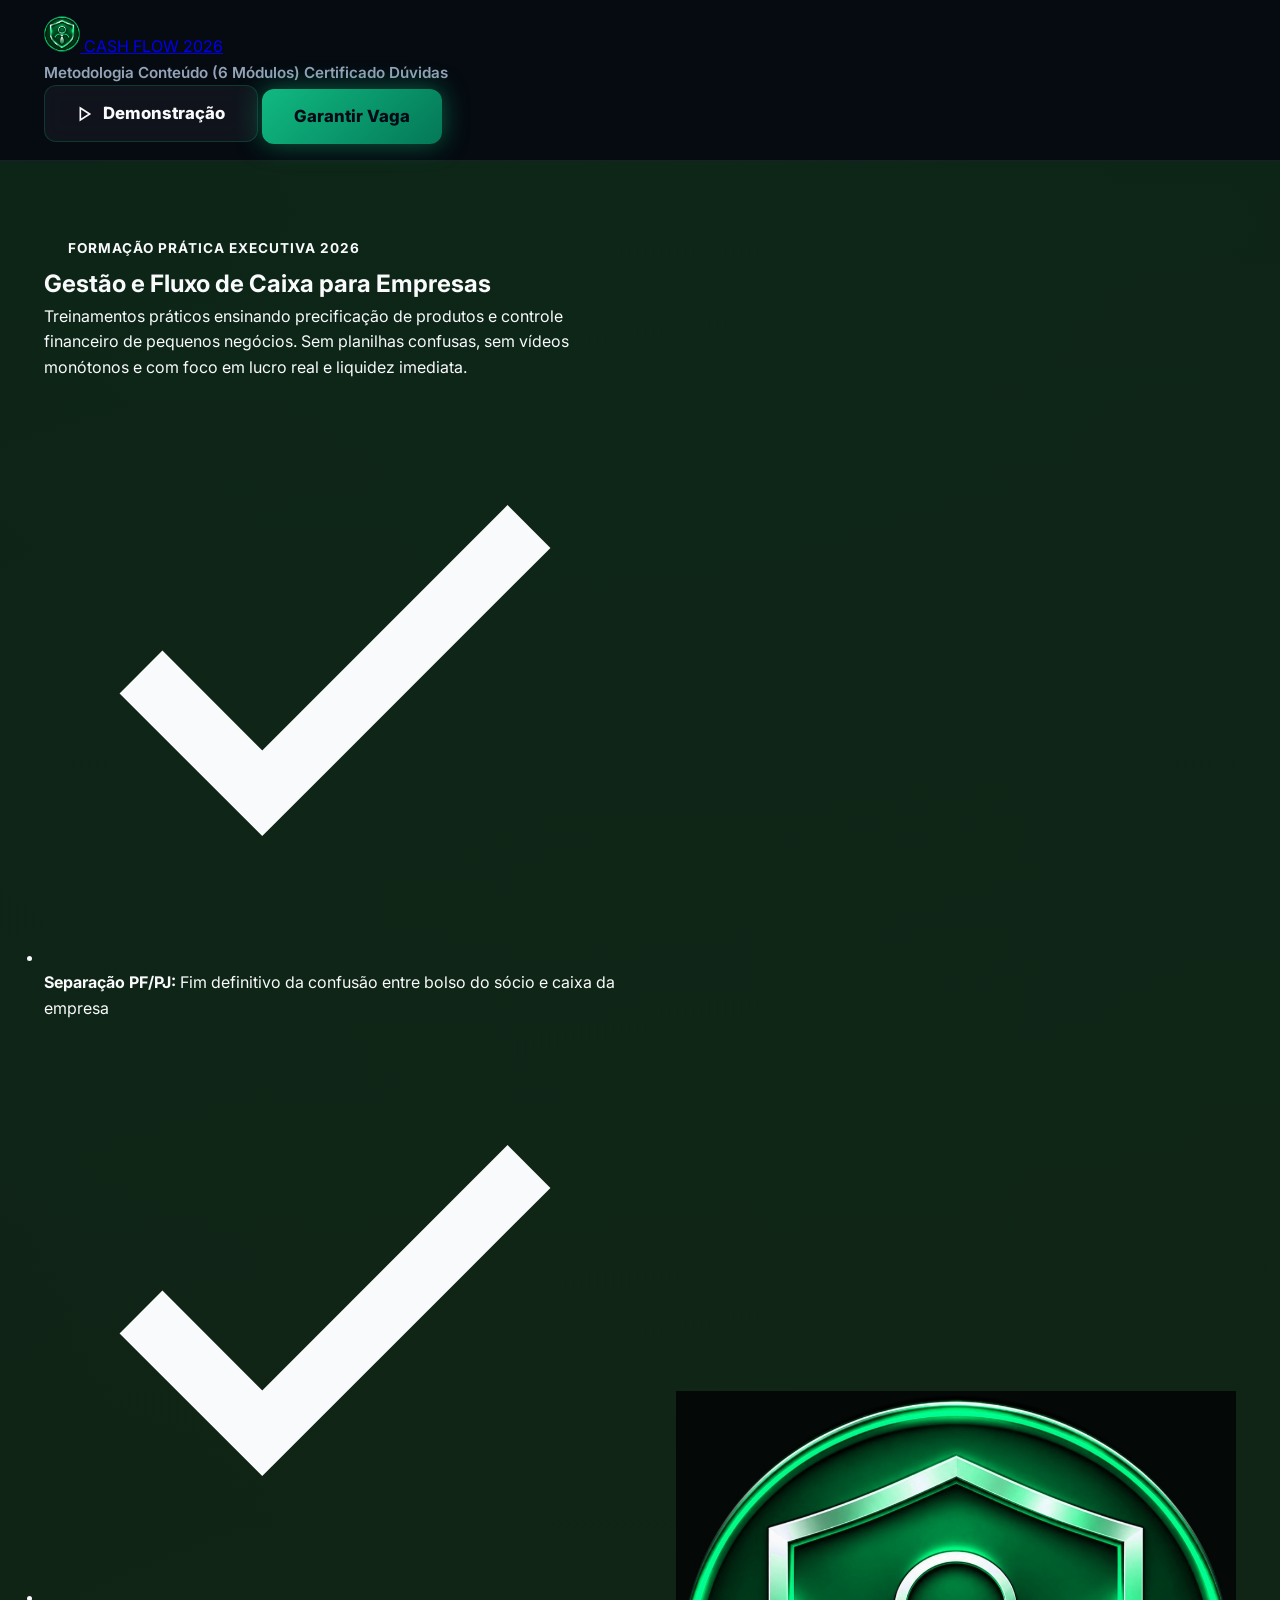
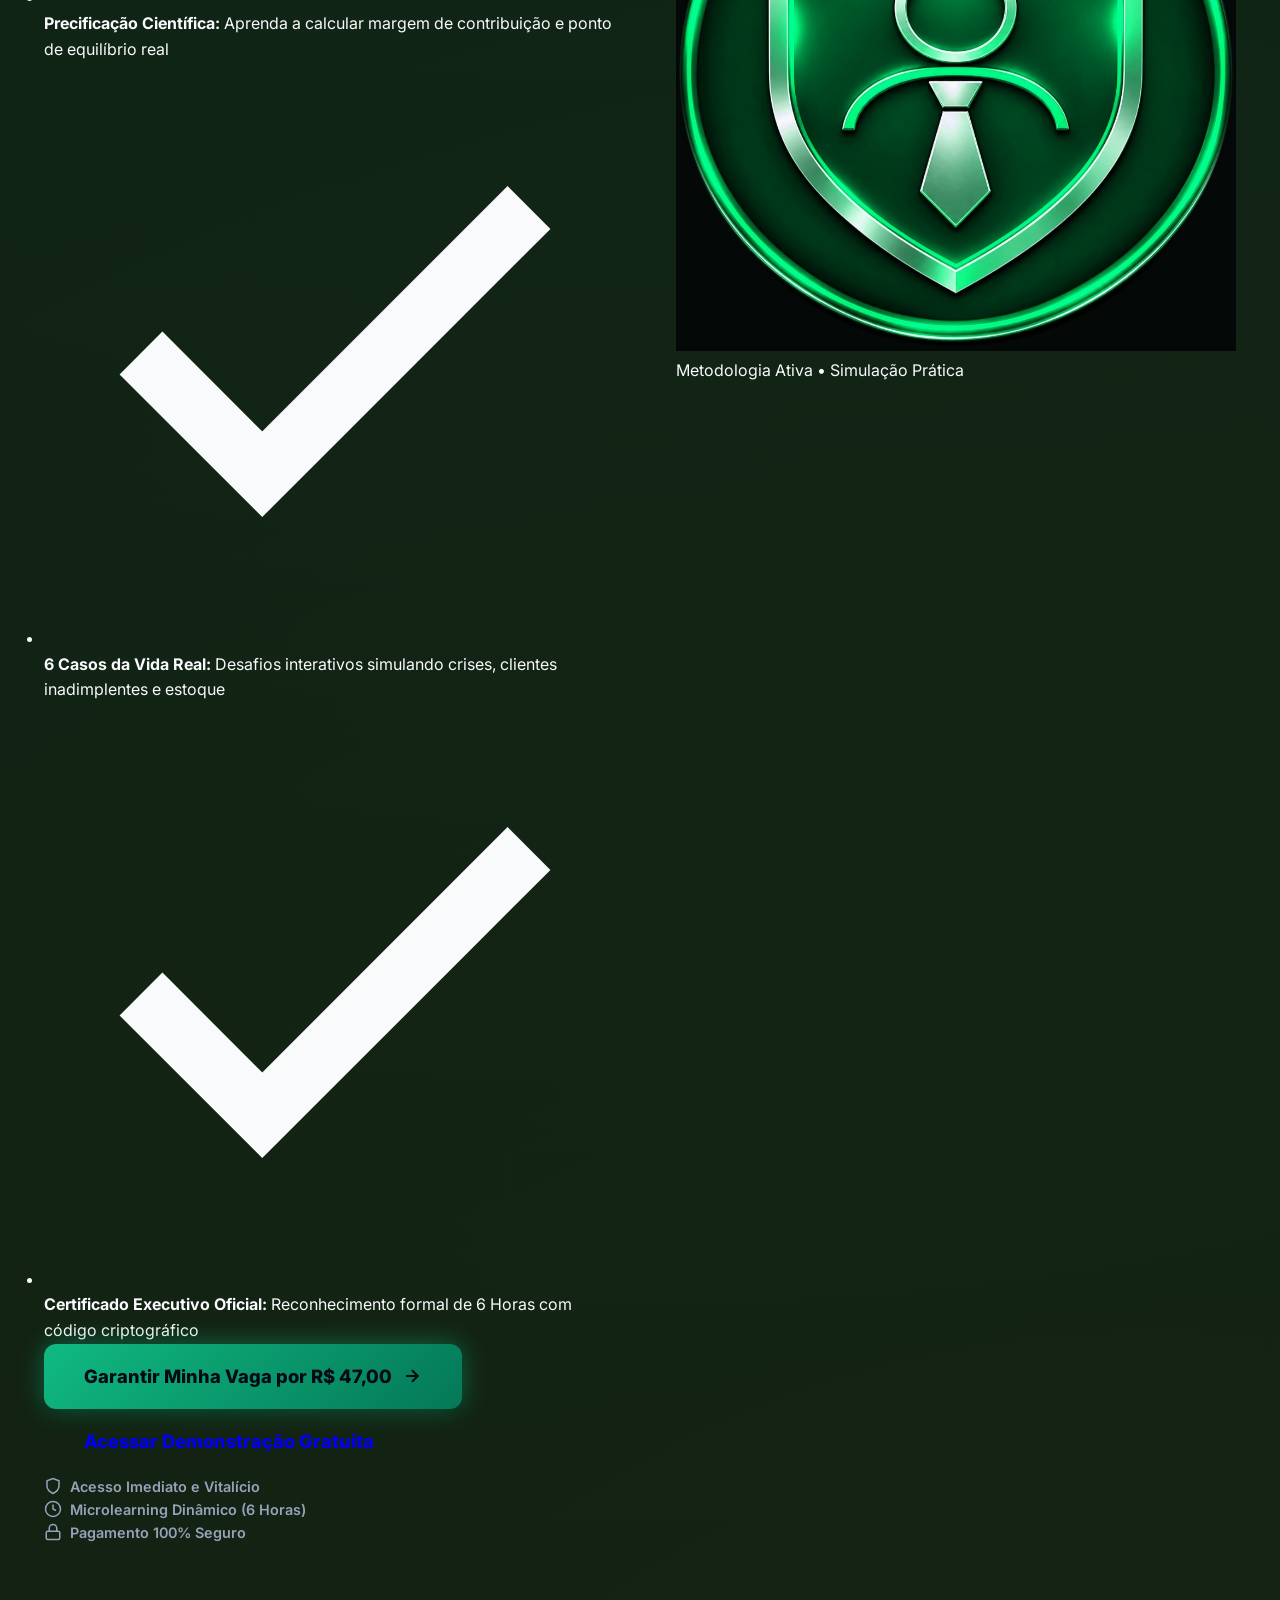
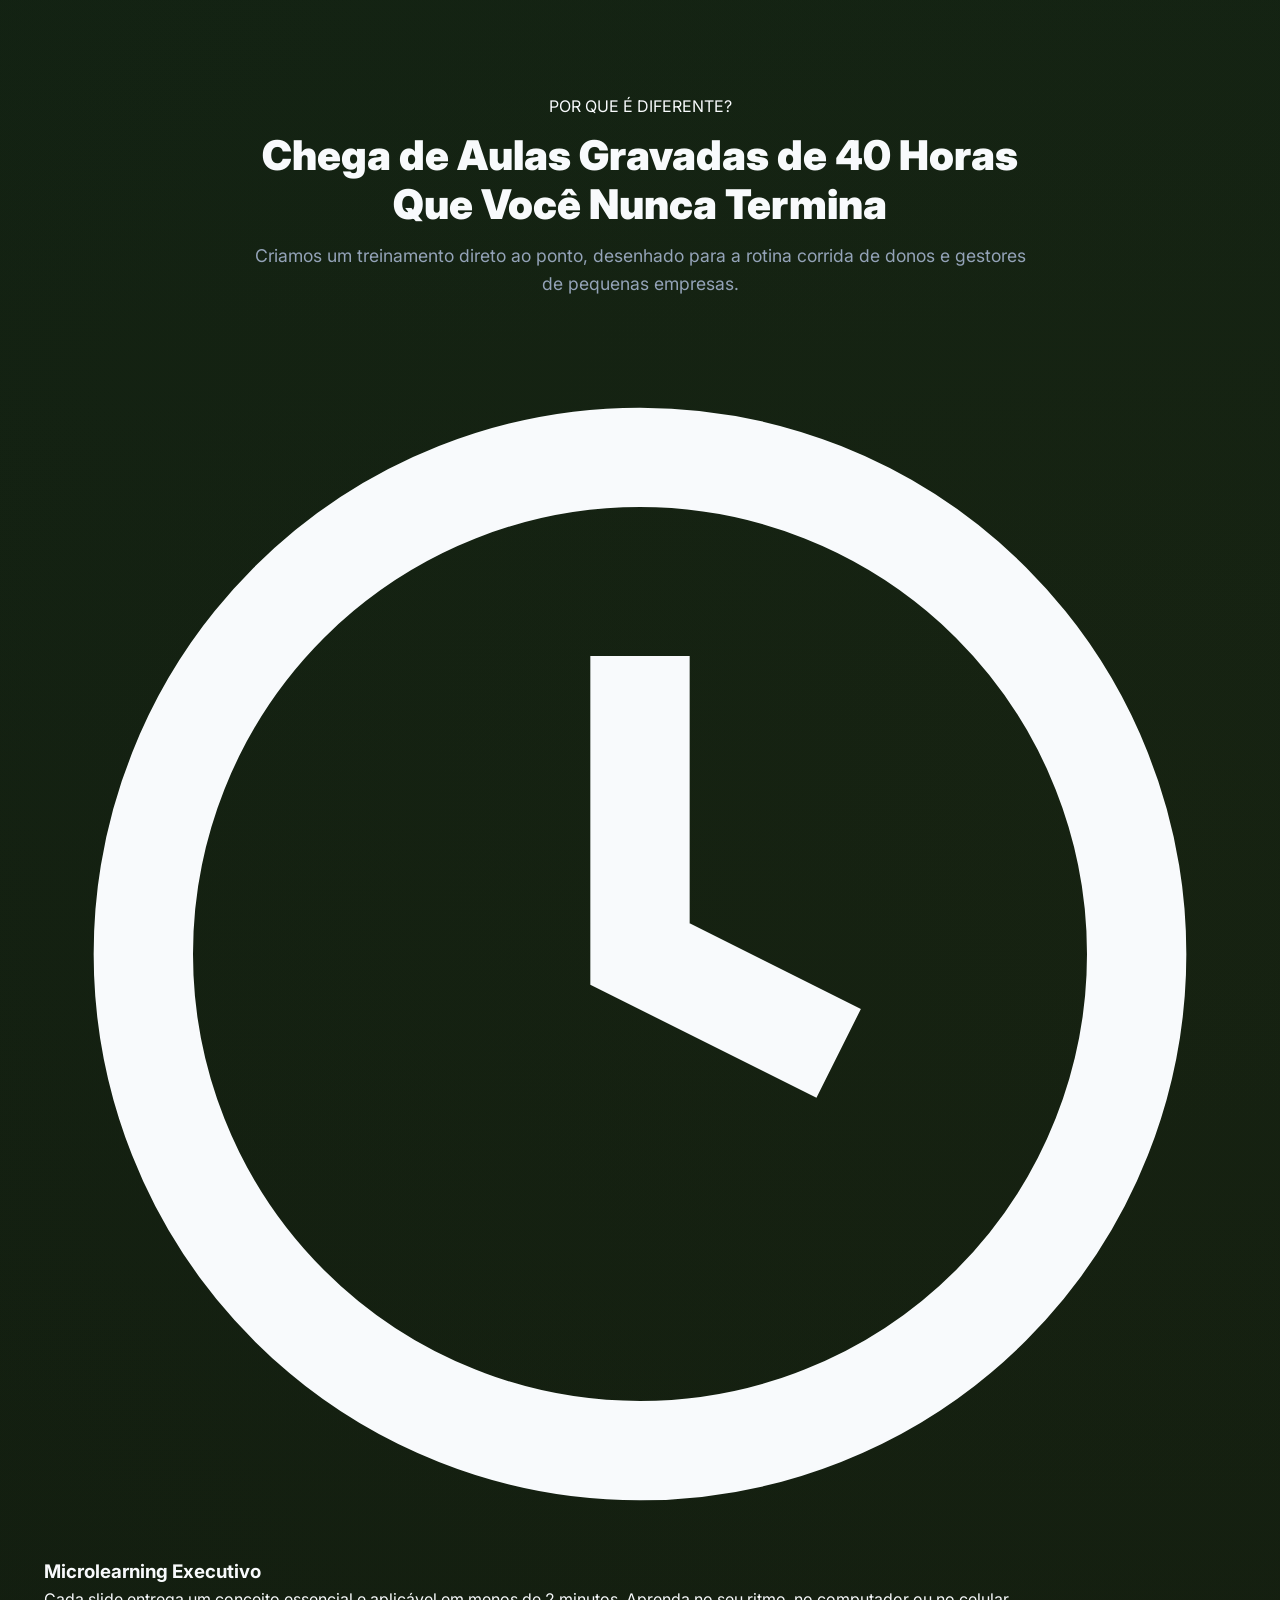
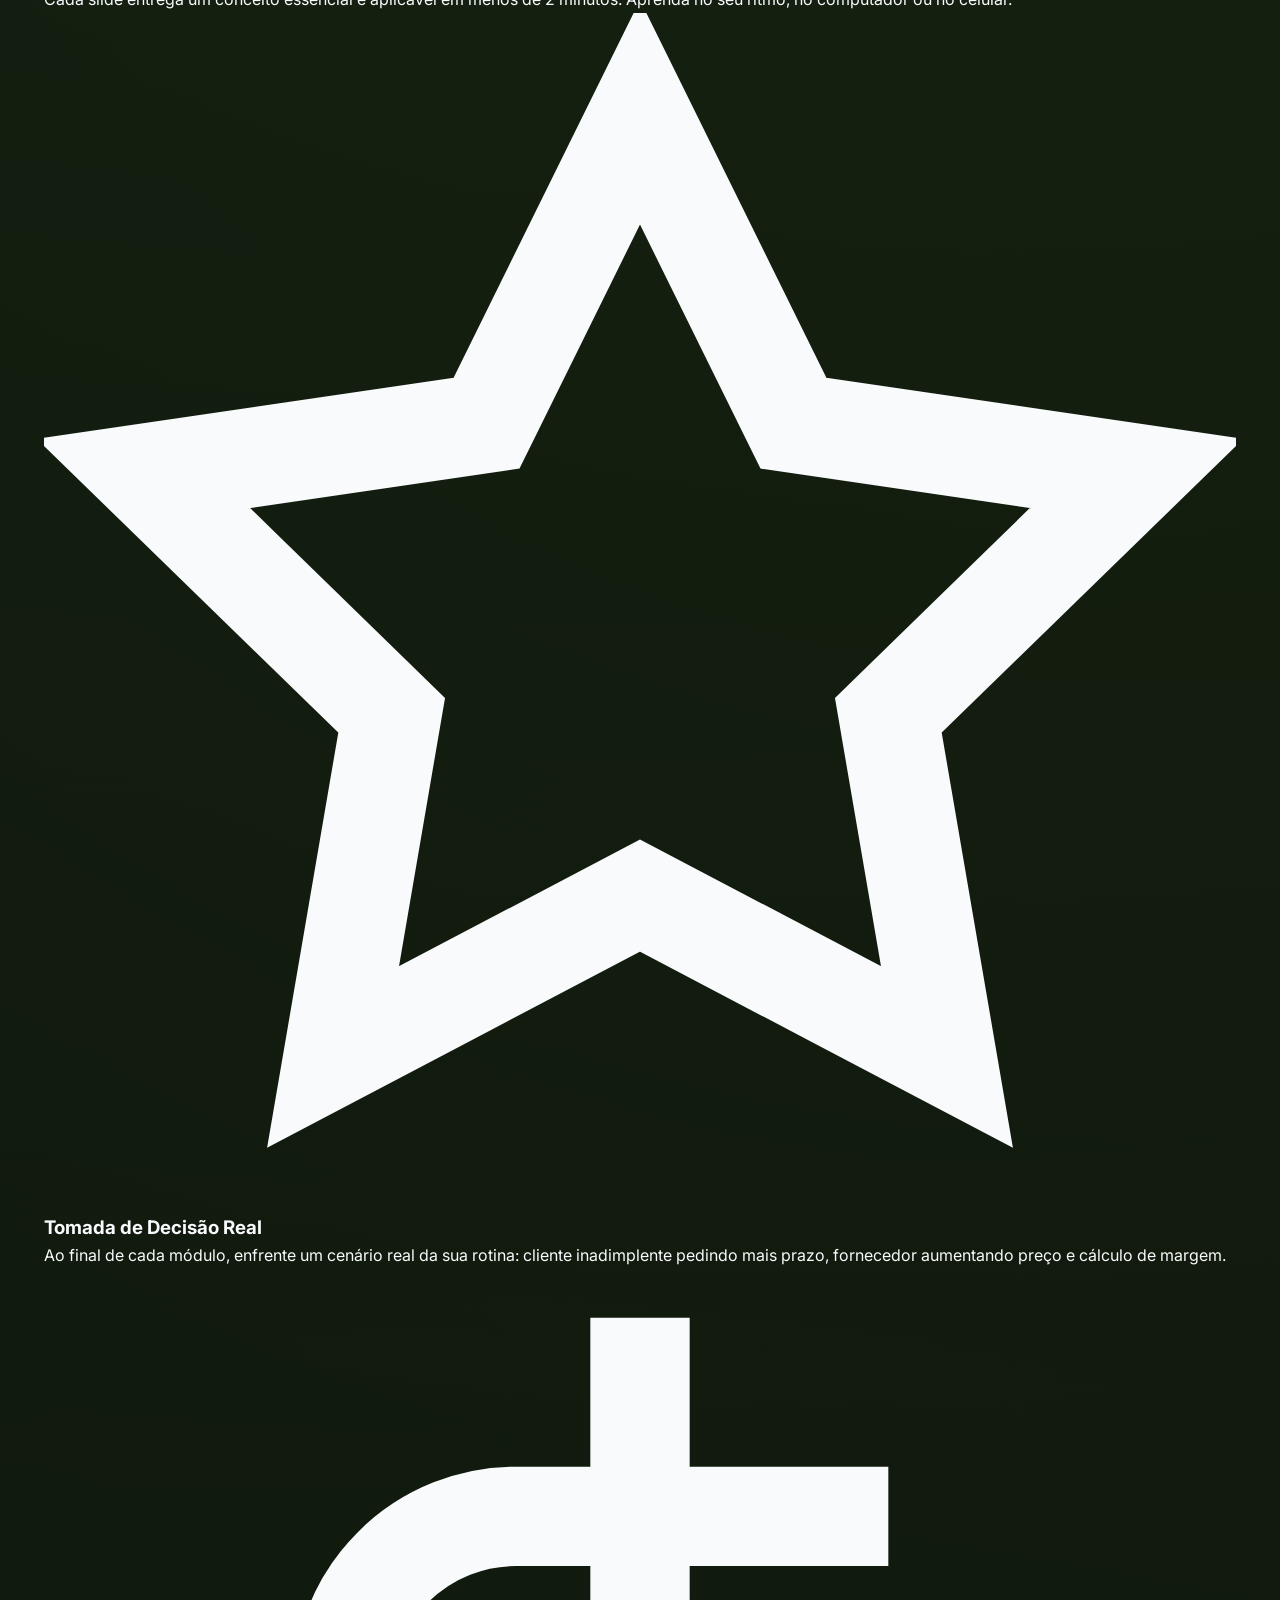
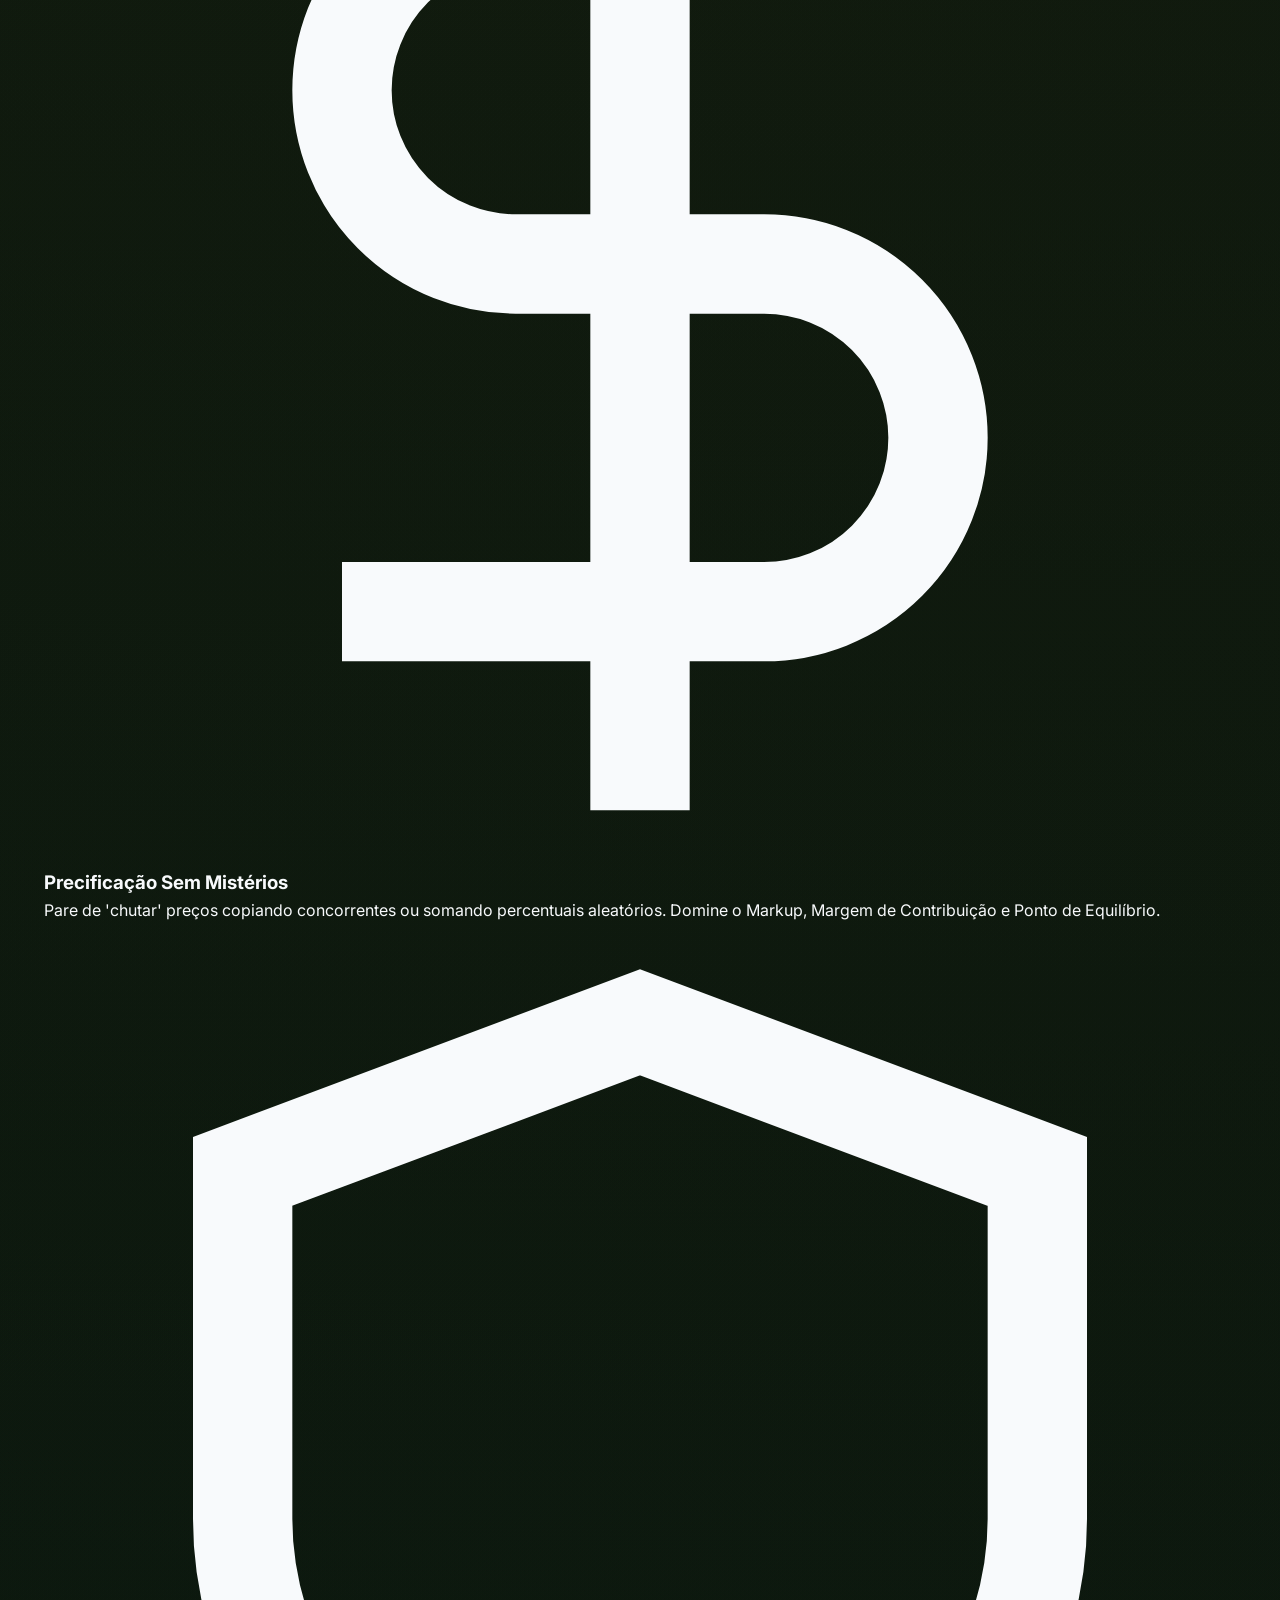
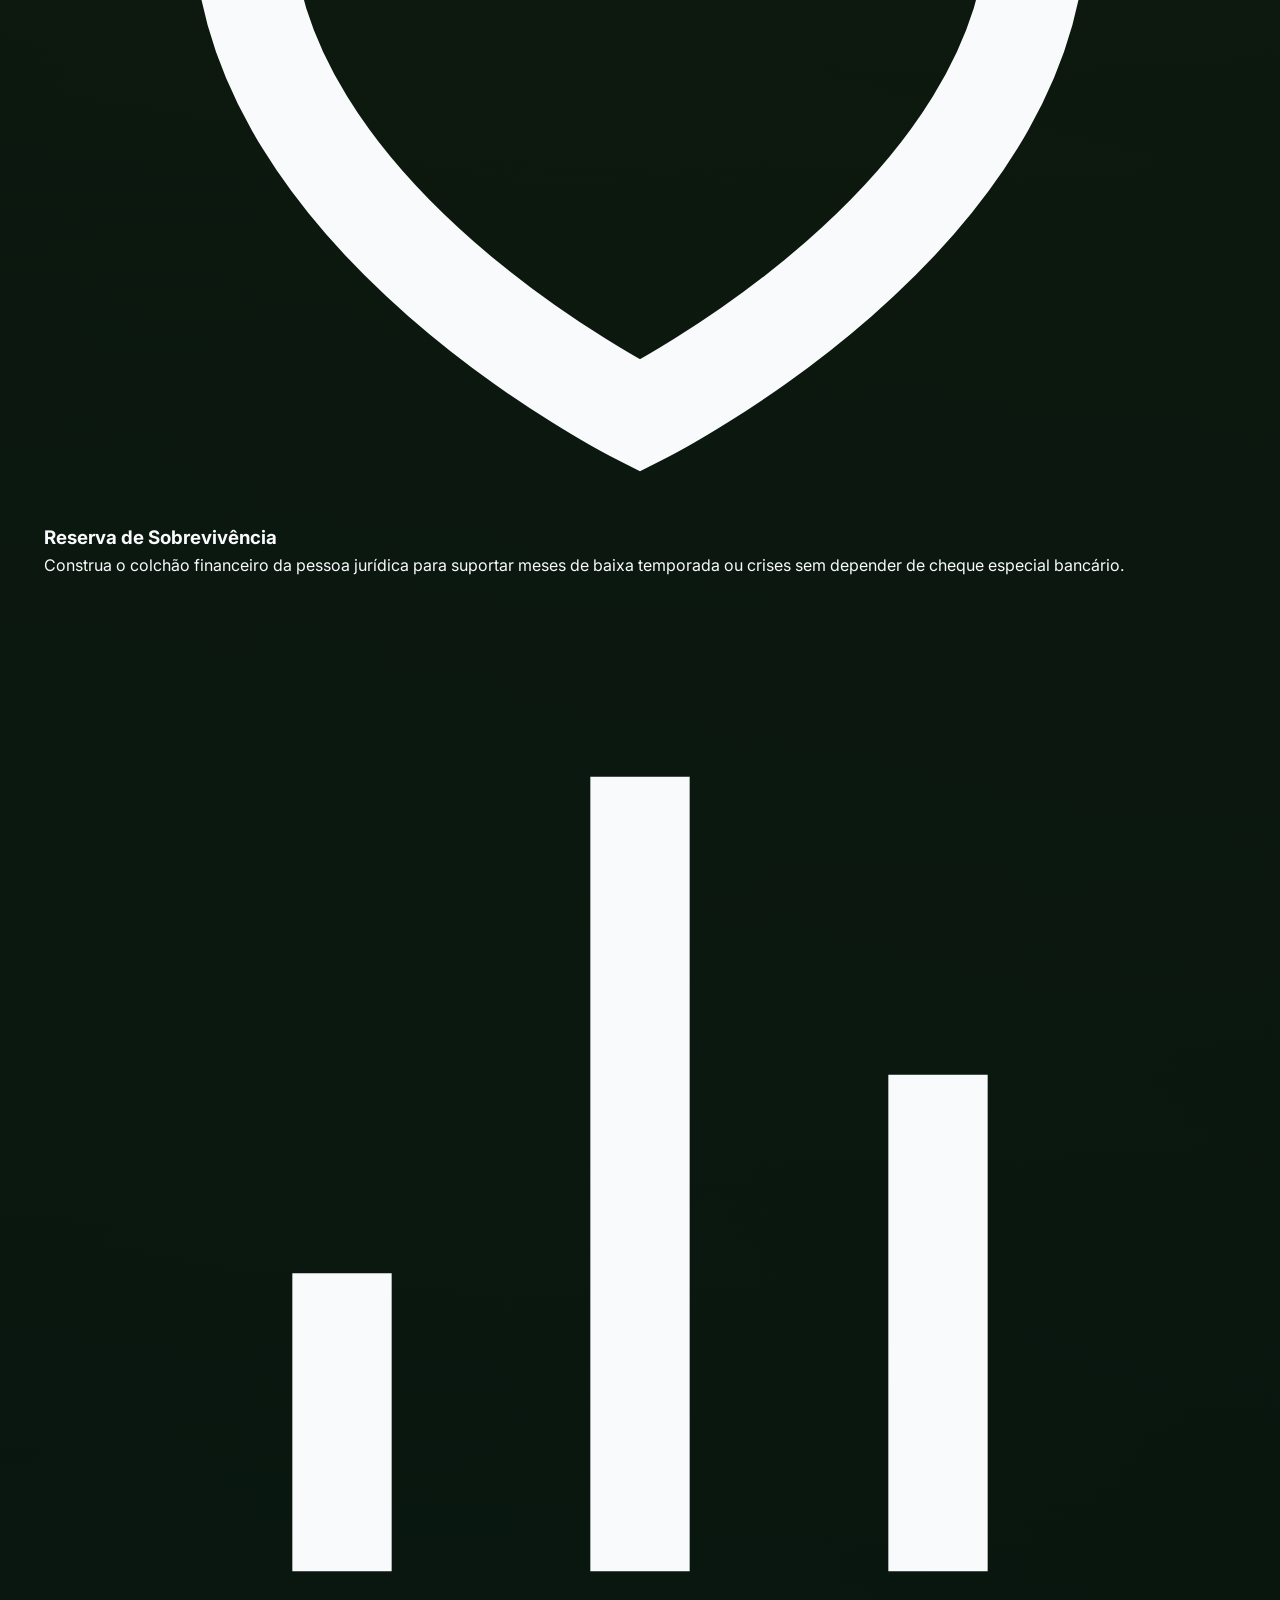
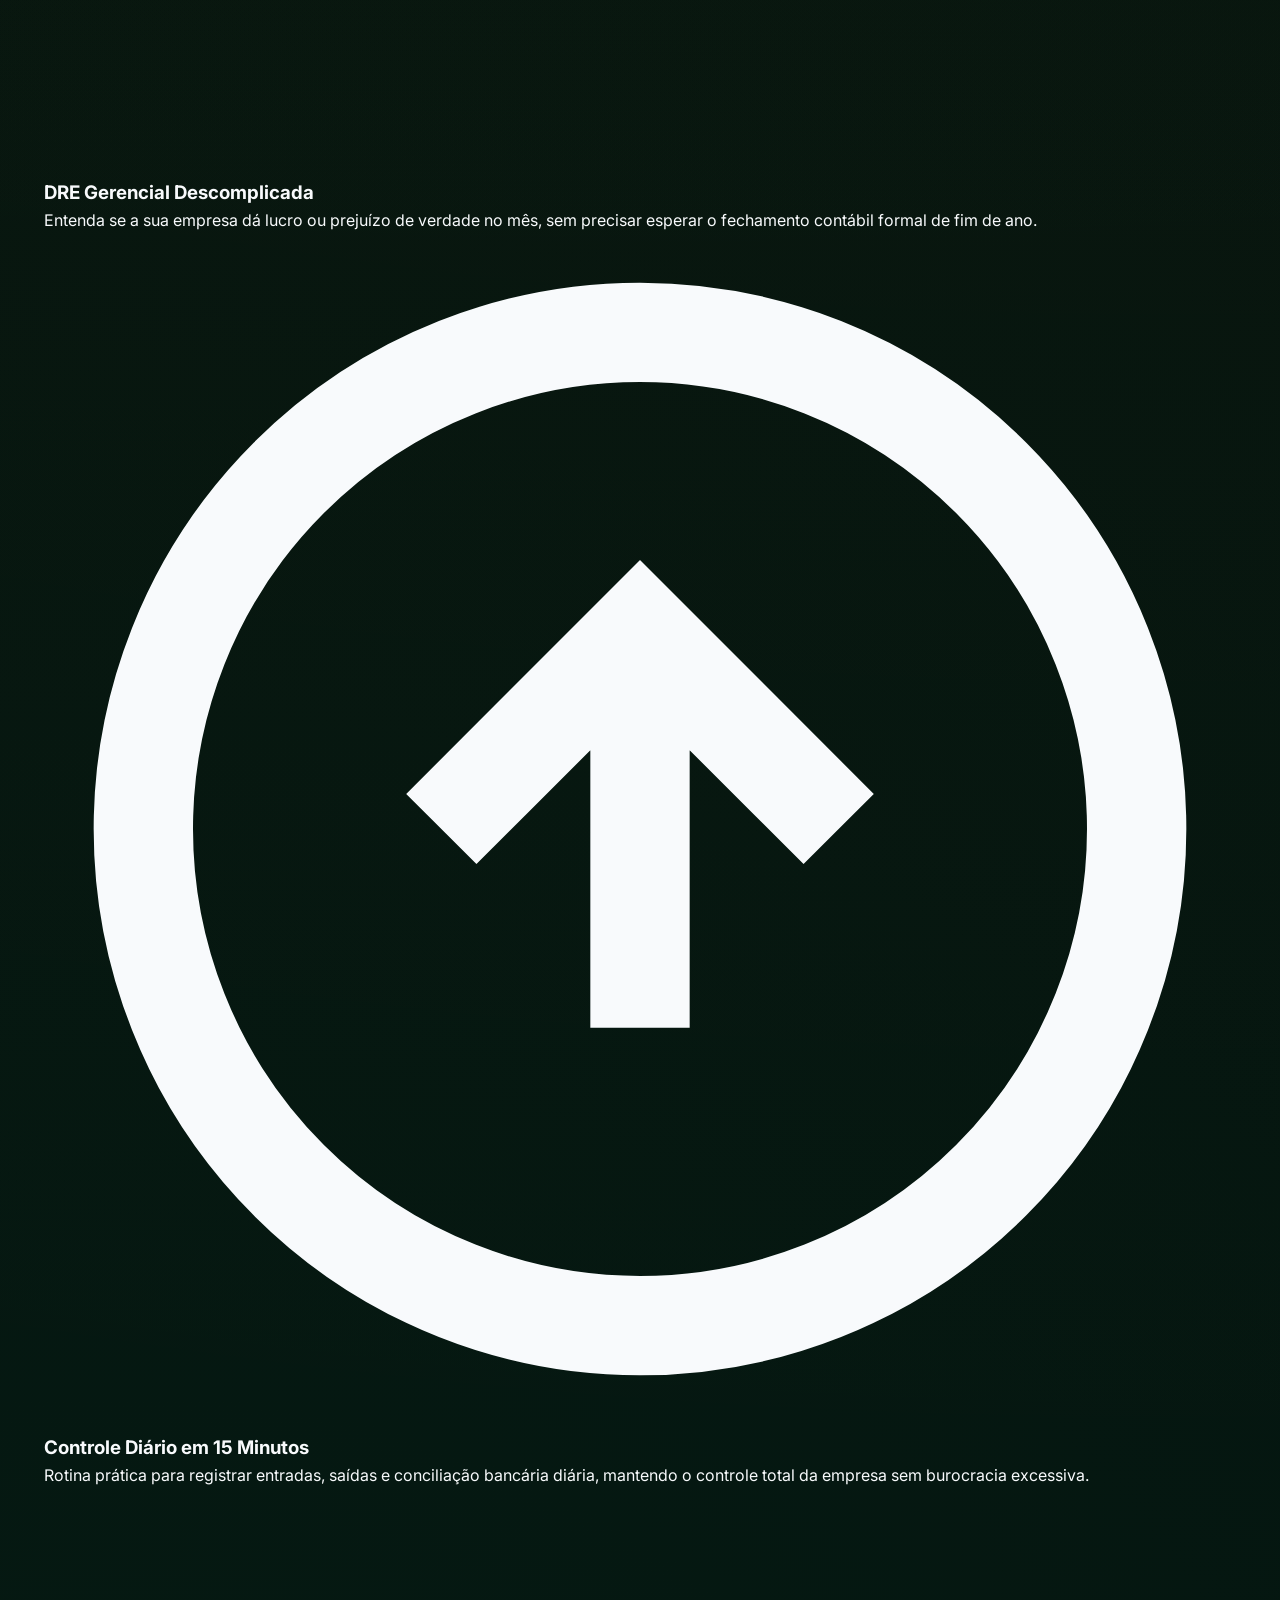
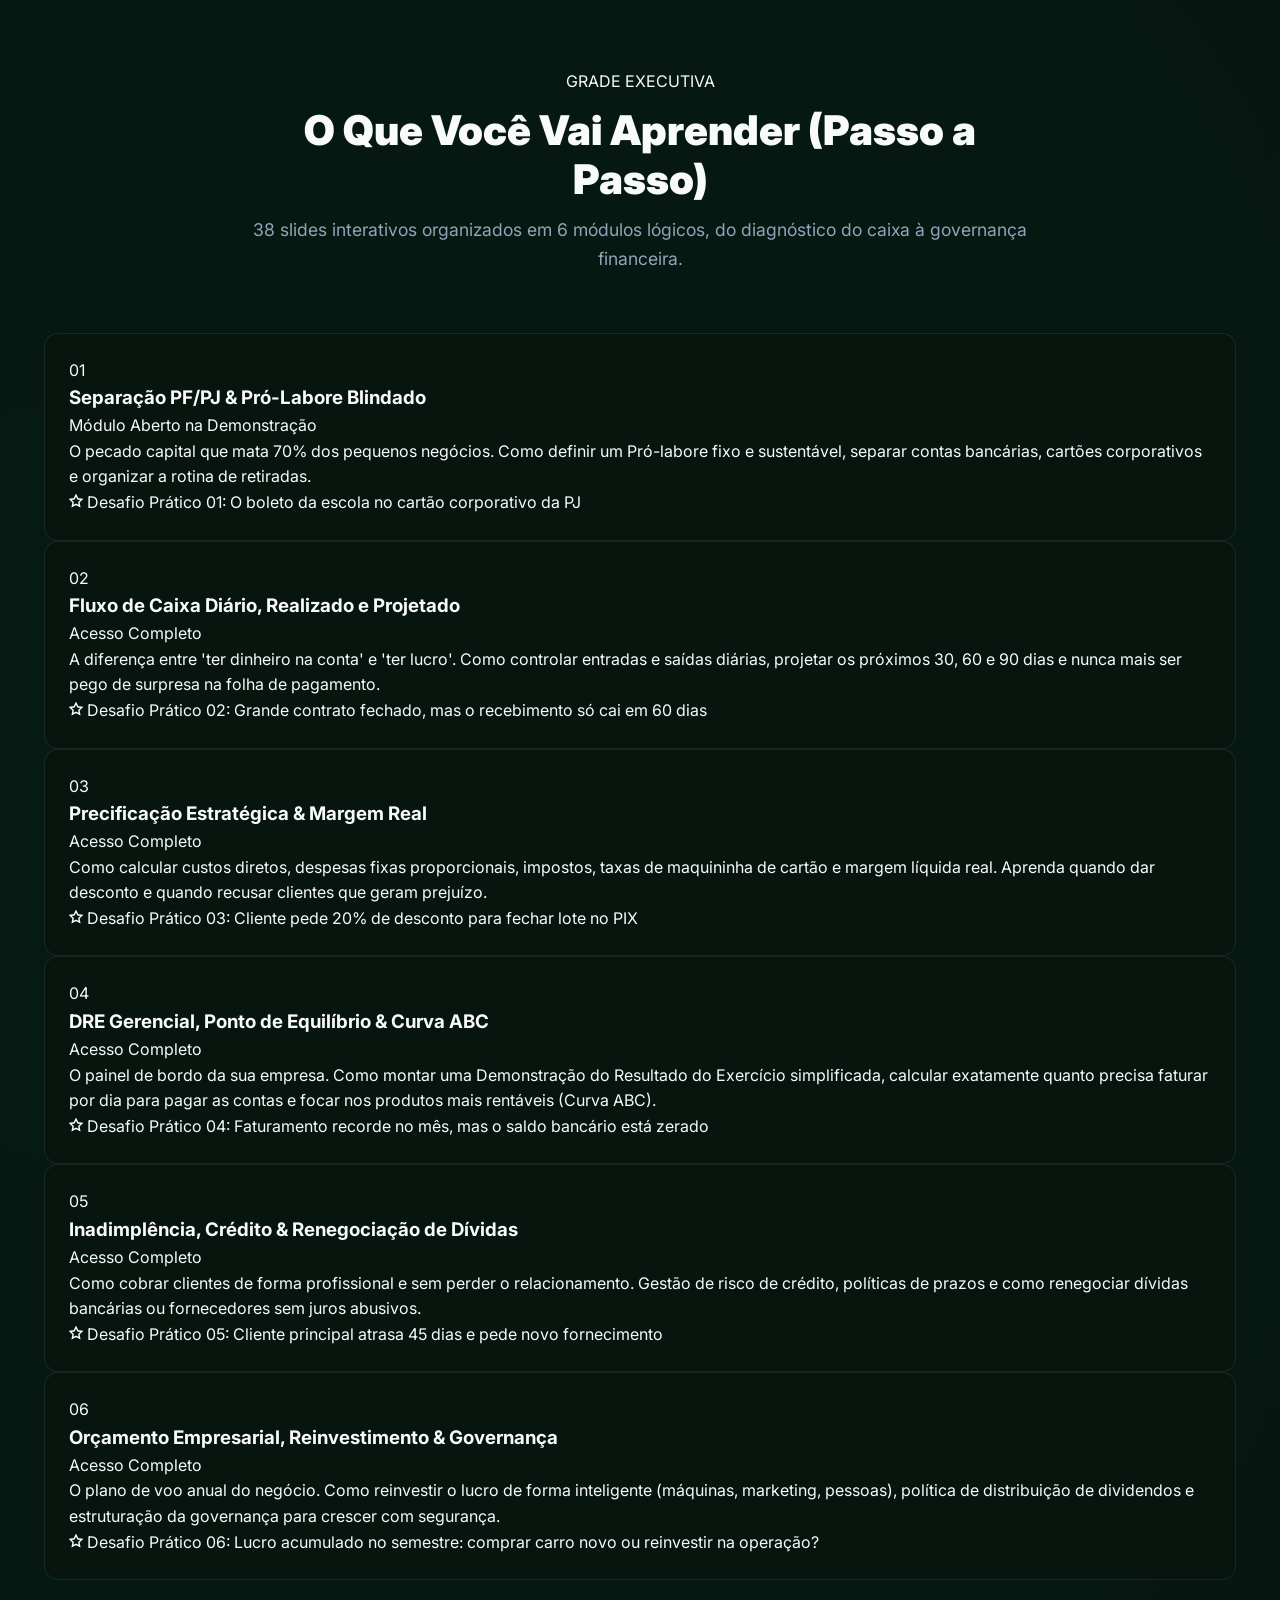
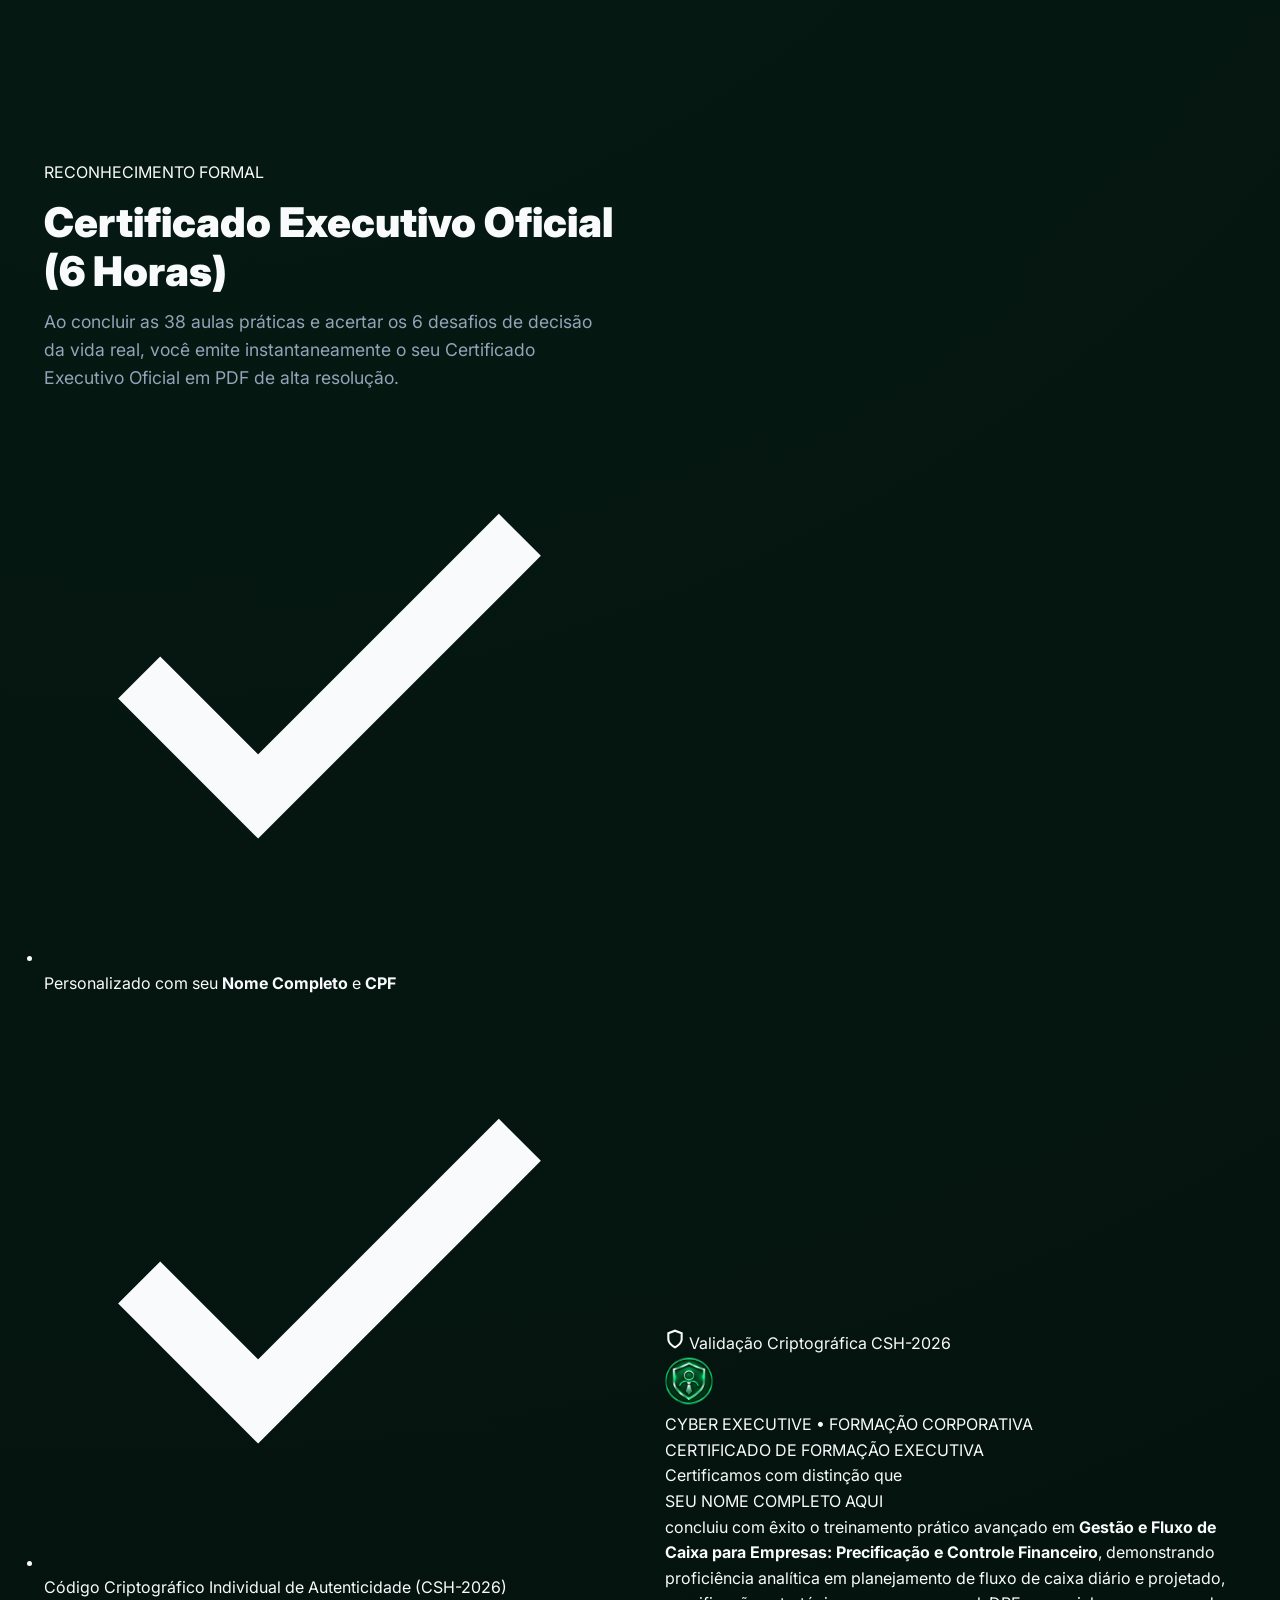
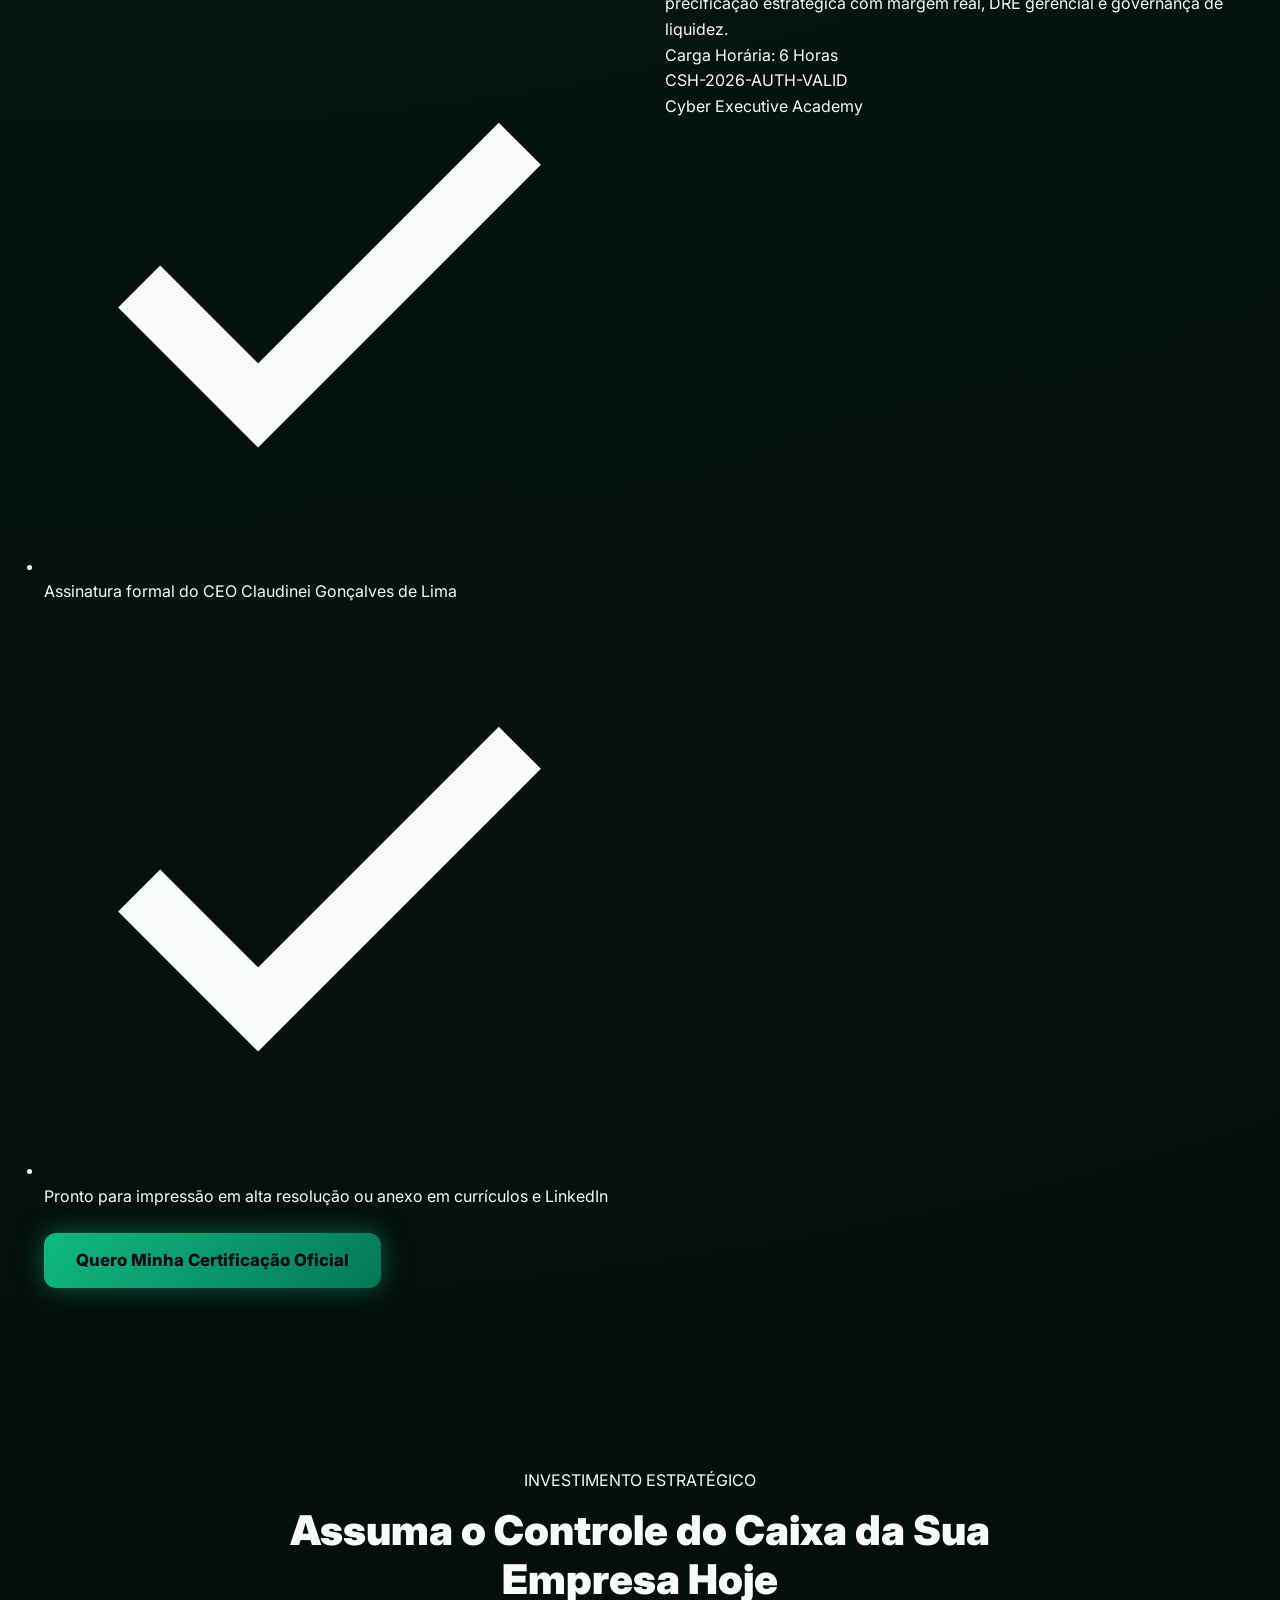
==== landing.html @ ddf8f454 "feat: lancamento do curso Gestao e Fluxo de Caixa para Empresas no tema Verde Dolar (v1.0)" ====
<!DOCTYPE html>
<html lang="pt-BR">
<head>
  <meta charset="UTF-8">
  <meta name="viewport" content="width=device-width, initial-scale=1.0">
  <title>Gestão e Fluxo de Caixa para Empresas | Formação Executiva Prática 2026</title>
  <meta name="description" content="Gestão e Fluxo de Caixa para Empresas: Treinamentos práticos ensinando precificação de produtos e controle financeiro de pequenos negócios. 6 módulos, 6 desafios da vida real e Certificado Executivo.">
  <meta name="keywords" content="fluxo de caixa, gestao financeira empresas, precificacao produtos, controle financeiro pme, margem de contribuicao, dre gerencial, capital de giro, pro labore">
  <meta name="author" content="Claudinei Gonçalves de Lima | Cyber Executive">
  <meta name="robots" content="index, follow">
  <meta name="theme-color" content="#040907">

  <!-- Favicon e Ícones Oficiais -->
  <link rel="icon" type="image/svg+xml" href="imagens/logo-cyber-executive.svg?v=1.0">
  <link rel="icon" type="image/png" sizes="32x32" href="imagens/favicon-32x32.png?v=1.0">
  <link rel="icon" type="image/png" sizes="16x16" href="imagens/favicon-16x16.png?v=1.0">
  <link rel="shortcut icon" href="favicon.ico?v=1.0">
  <link rel="apple-touch-icon" sizes="180x180" href="imagens/apple-touch-icon.png?v=1.0">

  <!-- Canonical URL -->
  <link rel="canonical" href="https://cyberexecutive.github.io/cash/landing.html">

  <!-- Open Graph / Facebook / WhatsApp / LinkedIn -->
  <meta property="og:site_name" content="Cash Flow Pro 2026">
  <meta property="og:type" content="website">
  <meta property="og:url" content="https://cyberexecutive.github.io/cash/landing.html">
  <meta property="og:title" content="Gestão e Fluxo de Caixa para Empresas | Formação Prática">
  <meta property="og:description" content="Treinamento prático ensinando precificação de produtos e controle financeiro de pequenos negócios. 6 módulos, 6 desafios reais e Certificado Oficial.">
  <meta property="og:image" content="https://cyberexecutive.github.io/cash/imagens/anuncio-hotmart-1x1.jpg">
  <meta property="og:image:alt" content="Gestão e Fluxo de Caixa para Empresas - Formação 2026">
  <meta property="og:locale" content="pt_BR">

  <!-- Twitter Card -->
  <meta name="twitter:card" content="summary_large_image">
  <meta name="twitter:title" content="Gestão e Fluxo de Caixa para Empresas | Formação 2026">
  <meta name="twitter:description" content="Domine seu fluxo de caixa diário, pare de misturar despesas pessoais com o caixa da empresa, precifique com margem real e construa reservas de sobrevivência.">
  <meta name="twitter:image" content="https://cyberexecutive.github.io/cash/imagens/anuncio-hotmart-1x1.jpg">

  <!-- Estilos e Fontes -->
  <link rel="stylesheet" href="css/landing.css?v=1.0">
  <link rel="preconnect" href="https://fonts.googleapis.com">
  <link rel="preconnect" href="https://fonts.gstatic.com" crossorigin>
  <link href="https://fonts.googleapis.com/css2?family=Inter:wght@400;500;600;700;800;900&family=JetBrains+Mono:wght@700;800&display=swap" rel="stylesheet">

  <!-- Dados Estruturados Schema.org (JSON-LD) para Google Search -->
  <script type="application/ld+json">
  {
    "@context": "https://schema.org",
    "@graph": [
      {
        "@type": "Course",
        "@id": "https://cyberexecutive.github.io/cash/landing.html#course",
        "name": "Gestão e Fluxo de Caixa para Empresas",
        "description": "Treinamentos práticos ensinando precificação de produtos e controle financeiro de pequenos negócios: Separação PF/PJ, Fluxo de Caixa Diário e Projetado, Precificação e Margem Real, DRE Gerencial, Gestão de Inadimplência e Governança Financeira.",
        "provider": {
          "@type": "Organization",
          "name": "Cyber Executive",
          "url": "https://cyberexecutive.github.io/cash/"
        },
        "educationalCredentialAwarded": "Certificado Executivo em Gestão Financeira Empresarial & Fluxo de Caixa (6 Horas)",
        "inLanguage": "pt-BR",
        "hasCourseInstance": {
          "@type": "CourseInstance",
          "courseMode": "online",
          "courseWorkload": "PT6H"
        },
        "offers": [
          {
            "@type": "Offer",
            "name": "Acesso Completo Individual",
            "price": "47.00",
            "priceCurrency": "BRL",
            "availability": "https://schema.org/InStock",
            "url": "https://pay.kiwify.com.br/",
            "category": "Kiwify Checkout"
          },
          {
            "@type": "Offer",
            "name": "Acesso Completo Individual",
            "price": "47.00",
            "priceCurrency": "BRL",
            "availability": "https://schema.org/InStock",
            "url": "https://pay.hotmart.com/",
            "category": "Hotmart Checkout"
          }
        ]
      },
      {
        "@type": "FAQPage",
        "@id": "https://cyberexecutive.github.io/cash/landing.html#faq",
        "mainEntity": [
          {
            "@type": "Question",
            "name": "Como recebo o acesso ao treinamento após a compra?",
            "acceptedAnswer": {
              "@type": "Answer",
              "text": "O acesso é liberado instantaneamente! Assim que o seu pagamento (PIX ou cartão) for aprovado pela Kiwify ou Hotmart, você recebe a chave de acesso e o link direto para navegar pelo computador, tablet ou celular."
            }
          },
          {
            "@type": "Question",
            "name": "Para quem é indicado este treinamento?",
            "acceptedAnswer": {
              "@type": "Answer",
              "text": "Para donos de micro e pequenas empresas, MEIs, profissionais liberais, gestores e autônomos que desejam organizar o caixa, eliminar o estresse de pagar contas no susto e precificar seus produtos com margem garantida de lucro."
            }
          },
          {
            "@type": "Question",
            "name": "O certificado tem validade formal?",
            "acceptedAnswer": {
              "@type": "Answer",
              "text": "Sim! O certificado é emitido com carga horária de 6 horas, data de conclusão, código criptográfico individual CSH-2026 e assinatura executiva formal do CEO Claudinei Gonçalves de Lima."
            }
          },
          {
            "@type": "Question",
            "name": "Preciso ter conhecimento prévio em contabilidade ou matemática financeira?",
            "acceptedAnswer": {
              "@type": "Answer",
              "text": "Não! O treinamento foi estruturado com linguagem direta, visual intuitivo e focado na rotina diária real de quem toca um negócio, sem jargões contábeis complexos ou fórmulas complicadas."
            }
          }
        ]
      }
    ]
  }
  </script>
</head>
<body>

  <!-- ==========================================
       BARRA DE NAVEGAÇÃO
       ========================================== -->
  <header class="lp-header">
    <div class="lp-container lp-header-inner">
      <a href="index.html" class="lp-logo">
        <img src="imagens/logo-cyber-executive.svg" alt="Cyber Executive Logo" width="36" height="36" class="lp-logo-img">
        <span class="lp-logo-text">CASH <span>FLOW</span> 2026</span>
      </a>

      <nav class="lp-nav">
        <a href="#diferenciais" class="lp-nav-link">Metodologia</a>
        <a href="#modulos" class="lp-nav-link">Conteúdo (6 Módulos)</a>
        <a href="#certificado" class="lp-nav-link">Certificado</a>
        <a href="#faq" class="lp-nav-link">Dúvidas</a>
      </nav>

      <div class="lp-header-actions">
        <a href="index.html" class="lp-btn lp-btn-secondary" title="Experimente o Módulo 01 gratuitamente">
          <svg width="16" height="16" viewBox="0 0 24 24" fill="none" stroke="currentColor" stroke-width="2.5"><polygon points="5 3 19 12 5 21 5 3"/></svg>
          Demonstração
        </a>
        <a href="#inscricao" class="lp-btn lp-btn-primary">
          Garantir Vaga
        </a>
      </div>
    </div>
  </header>

  <!-- ==========================================
       HERO SECTION
       ========================================== -->
  <section class="lp-hero">
    <div class="lp-container lp-hero-grid">
      <div class="lp-hero-content">
        <div class="lp-badge">
          <span class="lp-badge-dot"></span>
          FORMAÇÃO PRÁTICA EXECUTIVA 2026
        </div>

        <h1 class="lp-hero-title">
          Gestão e Fluxo de Caixa para Empresas
        </h1>

        <p class="lp-hero-subtitle">
          Treinamentos práticos ensinando precificação de produtos e controle financeiro de pequenos negócios. Sem planilhas confusas, sem vídeos monótonos e com foco em lucro real e liquidez imediata.
        </p>

        <ul class="lp-hero-bullets">
          <li>
            <svg viewBox="0 0 24 24" fill="none" stroke="currentColor" stroke-width="2.5"><polyline points="20 6 9 17 4 12"/></svg>
            <span><strong>Separação PF/PJ:</strong> Fim definitivo da confusão entre bolso do sócio e caixa da empresa</span>
          </li>
          <li>
            <svg viewBox="0 0 24 24" fill="none" stroke="currentColor" stroke-width="2.5"><polyline points="20 6 9 17 4 12"/></svg>
            <span><strong>Precificação Científica:</strong> Aprenda a calcular margem de contribuição e ponto de equilíbrio real</span>
          </li>
          <li>
            <svg viewBox="0 0 24 24" fill="none" stroke="currentColor" stroke-width="2.5"><polyline points="20 6 9 17 4 12"/></svg>
            <span><strong>6 Casos da Vida Real:</strong> Desafios interativos simulando crises, clientes inadimplentes e estoque</span>
          </li>
          <li>
            <svg viewBox="0 0 24 24" fill="none" stroke="currentColor" stroke-width="2.5"><polyline points="20 6 9 17 4 12"/></svg>
            <span><strong>Certificado Executivo Oficial:</strong> Reconhecimento formal de 6 Horas com código criptográfico</span>
          </li>
        </ul>

        <div class="lp-hero-ctas">
          <a href="#inscricao" class="lp-btn lp-btn-primary lp-btn-lg">
            Garantir Minha Vaga por R$ 47,00
            <svg width="20" height="20" viewBox="0 0 24 24" fill="none" stroke="currentColor" stroke-width="2.5"><line x1="5" y1="12" x2="19" y2="12"/><polyline points="12 5 19 12 12 19"/></svg>
          </a>
          <a href="index.html" class="lp-btn lp-btn-outline lp-btn-lg">
            Acessar Demonstração Gratuita
          </a>
        </div>

        <div class="lp-hero-trust">
          <div class="lp-trust-item">
            <svg width="18" height="18" viewBox="0 0 24 24" fill="none" stroke="currentColor" stroke-width="2"><path d="M12 22s8-4 8-10V5l-8-3-8 3v7c0 6 8 10 8 10z"/></svg>
            <span>Acesso Imediato e Vitalício</span>
          </div>
          <div class="lp-trust-item">
            <svg width="18" height="18" viewBox="0 0 24 24" fill="none" stroke="currentColor" stroke-width="2"><circle cx="12" cy="12" r="10"/><polyline points="12 6 12 12 16 14"/></svg>
            <span>Microlearning Dinâmico (6 Horas)</span>
          </div>
          <div class="lp-trust-item">
            <svg width="18" height="18" viewBox="0 0 24 24" fill="none" stroke="currentColor" stroke-width="2"><rect x="3" y="11" width="18" height="11" rx="2" ry="2"/><path d="M7 11V7a5 5 0 0 1 10 0v4"/></svg>
            <span>Pagamento 100% Seguro</span>
          </div>
        </div>
      </div>

      <div class="lp-hero-visual">
        <div class="lp-visual-card">
          <img src="imagens/anuncio-hotmart-1x1.jpg" alt="Gestão e Fluxo de Caixa para Empresas" class="lp-cover-img" width="560" height="560">
          <div class="lp-visual-tag">
            <span class="lp-tag-pulse"></span>
            Metodologia Ativa • Simulação Prática
          </div>
        </div>
      </div>
    </div>
  </section>

  <!-- ==========================================
       DIFERENCIAIS / METODOLOGIA
       ========================================== -->
  <section id="diferenciais" class="lp-section lp-section-alt">
    <div class="lp-container">
      <div class="lp-section-header">
        <span class="lp-section-tag">POR QUE É DIFERENTE?</span>
        <h2 class="lp-section-title">Chega de Aulas Gravadas de 40 Horas Que Você Nunca Termina</h2>
        <p class="lp-section-desc">Criamos um treinamento direto ao ponto, desenhado para a rotina corrida de donos e gestores de pequenas empresas.</p>
      </div>

      <div class="lp-cards-grid">
        <div class="lp-card">
          <div class="lp-card-icon emerald">
            <svg viewBox="0 0 24 24" fill="none" stroke="currentColor" stroke-width="2"><circle cx="12" cy="12" r="10"/><polyline points="12 6 12 12 16 14"/></svg>
          </div>
          <h3 class="lp-card-title">Microlearning Executivo</h3>
          <p class="lp-card-desc">Cada slide entrega um conceito essencial e aplicável em menos de 2 minutos. Aprenda no seu ritmo, no computador ou no celular.</p>
        </div>

        <div class="lp-card">
          <div class="lp-card-icon emerald">
            <svg viewBox="0 0 24 24" fill="none" stroke="currentColor" stroke-width="2"><polygon points="12 2 15.09 8.26 22 9.27 17 14.14 18.18 21.02 12 17.77 5.82 21.02 7 14.14 2 9.27 8.91 8.26 12 2"/></svg>
          </div>
          <h3 class="lp-card-title">Tomada de Decisão Real</h3>
          <p class="lp-card-desc">Ao final de cada módulo, enfrente um cenário real da sua rotina: cliente inadimplente pedindo mais prazo, fornecedor aumentando preço e cálculo de margem.</p>
        </div>

        <div class="lp-card">
          <div class="lp-card-icon emerald">
            <svg viewBox="0 0 24 24" fill="none" stroke="currentColor" stroke-width="2"><path d="M12 1v22M17 5H9.5a3.5 3.5 0 0 0 0 7h5a3.5 3.5 0 0 1 0 7H6"/></svg>
          </div>
          <h3 class="lp-card-title">Precificação Sem Mistérios</h3>
          <p class="lp-card-desc">Pare de 'chutar' preços copiando concorrentes ou somando percentuais aleatórios. Domine o Markup, Margem de Contribuição e Ponto de Equilíbrio.</p>
        </div>

        <div class="lp-card">
          <div class="lp-card-icon emerald">
            <svg viewBox="0 0 24 24" fill="none" stroke="currentColor" stroke-width="2"><path d="M12 22s8-4 8-10V5l-8-3-8 3v7c0 6 8 10 8 10z"/></svg>
          </div>
          <h3 class="lp-card-title">Reserva de Sobrevivência</h3>
          <p class="lp-card-desc">Construa o colchão financeiro da pessoa jurídica para suportar meses de baixa temporada ou crises sem depender de cheque especial bancário.</p>
        </div>

        <div class="lp-card">
          <div class="lp-card-icon emerald">
            <svg viewBox="0 0 24 24" fill="none" stroke="currentColor" stroke-width="2"><line x1="18" y1="20" x2="18" y2="10"/><line x1="12" y1="20" x2="12" y2="4"/><line x1="6" y1="20" x2="6" y2="14"/></svg>
          </div>
          <h3 class="lp-card-title">DRE Gerencial Descomplicada</h3>
          <p class="lp-card-desc">Entenda se a sua empresa dá lucro ou prejuízo de verdade no mês, sem precisar esperar o fechamento contábil formal de fim de ano.</p>
        </div>

        <div class="lp-card">
          <div class="lp-card-icon emerald">
            <svg viewBox="0 0 24 24" fill="none" stroke="currentColor" stroke-width="2"><circle cx="12" cy="12" r="10"/><path d="M16 12l-4-4-4 4M12 16V8"/></svg>
          </div>
          <h3 class="lp-card-title">Controle Diário em 15 Minutos</h3>
          <p class="lp-card-desc">Rotina prática para registrar entradas, saídas e conciliação bancária diária, mantendo o controle total da empresa sem burocracia excessiva.</p>
        </div>
      </div>
    </div>
  </section>

  <!-- ==========================================
       CONTEÚDO PROGRAMÁTICO (6 MÓDULOS)
       ========================================== -->
  <section id="modulos" class="lp-section">
    <div class="lp-container">
      <div class="lp-section-header">
        <span class="lp-section-tag">GRADE EXECUTIVA</span>
        <h2 class="lp-section-title">O Que Você Vai Aprender (Passo a Passo)</h2>
        <p class="lp-section-desc">38 slides interativos organizados em 6 módulos lógicos, do diagnóstico do caixa à governança financeira.</p>
      </div>

      <div class="lp-modules-list">
        <!-- Módulo 01 -->
        <div class="lp-module-item">
          <div class="lp-mod-num">01</div>
          <div class="lp-mod-body">
            <div class="lp-mod-header">
              <h3 class="lp-mod-title">Separação PF/PJ & Pró-Labore Blindado</h3>
              <span class="lp-mod-badge demo">Módulo Aberto na Demonstração</span>
            </div>
            <p class="lp-mod-desc">O pecado capital que mata 70% dos pequenos negócios. Como definir um Pró-labore fixo e sustentável, separar contas bancárias, cartões corporativos e organizar a rotina de retiradas.</p>
            <div class="lp-mod-quiz-pill">
              <svg width="14" height="14" viewBox="0 0 24 24" fill="none" stroke="currentColor" stroke-width="2.5"><polygon points="12 2 15.09 8.26 22 9.27 17 14.14 18.18 21.02 12 17.77 5.82 21.02 7 14.14 2 9.27 8.91 8.26 12 2"/></svg>
              Desafio Prático 01: O boleto da escola no cartão corporativo da PJ
            </div>
          </div>
        </div>

        <!-- Módulo 02 -->
        <div class="lp-module-item">
          <div class="lp-mod-num">02</div>
          <div class="lp-mod-body">
            <div class="lp-mod-header">
              <h3 class="lp-mod-title">Fluxo de Caixa Diário, Realizado e Projetado</h3>
              <span class="lp-mod-badge locked">Acesso Completo</span>
            </div>
            <p class="lp-mod-desc">A diferença entre 'ter dinheiro na conta' e 'ter lucro'. Como controlar entradas e saídas diárias, projetar os próximos 30, 60 e 90 dias e nunca mais ser pego de surpresa na folha de pagamento.</p>
            <div class="lp-mod-quiz-pill">
              <svg width="14" height="14" viewBox="0 0 24 24" fill="none" stroke="currentColor" stroke-width="2.5"><polygon points="12 2 15.09 8.26 22 9.27 17 14.14 18.18 21.02 12 17.77 5.82 21.02 7 14.14 2 9.27 8.91 8.26 12 2"/></svg>
              Desafio Prático 02: Grande contrato fechado, mas o recebimento só cai em 60 dias
            </div>
          </div>
        </div>

        <!-- Módulo 03 -->
        <div class="lp-module-item">
          <div class="lp-mod-num">03</div>
          <div class="lp-mod-body">
            <div class="lp-mod-header">
              <h3 class="lp-mod-title">Precificação Estratégica & Margem Real</h3>
              <span class="lp-mod-badge locked">Acesso Completo</span>
            </div>
            <p class="lp-mod-desc">Como calcular custos diretos, despesas fixas proporcionais, impostos, taxas de maquininha de cartão e margem líquida real. Aprenda quando dar desconto e quando recusar clientes que geram prejuízo.</p>
            <div class="lp-mod-quiz-pill">
              <svg width="14" height="14" viewBox="0 0 24 24" fill="none" stroke="currentColor" stroke-width="2.5"><polygon points="12 2 15.09 8.26 22 9.27 17 14.14 18.18 21.02 12 17.77 5.82 21.02 7 14.14 2 9.27 8.91 8.26 12 2"/></svg>
              Desafio Prático 03: Cliente pede 20% de desconto para fechar lote no PIX
            </div>
          </div>
        </div>

        <!-- Módulo 04 -->
        <div class="lp-module-item">
          <div class="lp-mod-num">04</div>
          <div class="lp-mod-body">
            <div class="lp-mod-header">
              <h3 class="lp-mod-title">DRE Gerencial, Ponto de Equilíbrio & Curva ABC</h3>
              <span class="lp-mod-badge locked">Acesso Completo</span>
            </div>
            <p class="lp-mod-desc">O painel de bordo da sua empresa. Como montar uma Demonstração do Resultado do Exercício simplificada, calcular exatamente quanto precisa faturar por dia para pagar as contas e focar nos produtos mais rentáveis (Curva ABC).</p>
            <div class="lp-mod-quiz-pill">
              <svg width="14" height="14" viewBox="0 0 24 24" fill="none" stroke="currentColor" stroke-width="2.5"><polygon points="12 2 15.09 8.26 22 9.27 17 14.14 18.18 21.02 12 17.77 5.82 21.02 7 14.14 2 9.27 8.91 8.26 12 2"/></svg>
              Desafio Prático 04: Faturamento recorde no mês, mas o saldo bancário está zerado
            </div>
          </div>
        </div>

        <!-- Módulo 05 -->
        <div class="lp-module-item">
          <div class="lp-mod-num">05</div>
          <div class="lp-mod-body">
            <div class="lp-mod-header">
              <h3 class="lp-mod-title">Inadimplência, Crédito & Renegociação de Dívidas</h3>
              <span class="lp-mod-badge locked">Acesso Completo</span>
            </div>
            <p class="lp-mod-desc">Como cobrar clientes de forma profissional e sem perder o relacionamento. Gestão de risco de crédito, políticas de prazos e como renegociar dívidas bancárias ou fornecedores sem juros abusivos.</p>
            <div class="lp-mod-quiz-pill">
              <svg width="14" height="14" viewBox="0 0 24 24" fill="none" stroke="currentColor" stroke-width="2.5"><polygon points="12 2 15.09 8.26 22 9.27 17 14.14 18.18 21.02 12 17.77 5.82 21.02 7 14.14 2 9.27 8.91 8.26 12 2"/></svg>
              Desafio Prático 05: Cliente principal atrasa 45 dias e pede novo fornecimento
            </div>
          </div>
        </div>

        <!-- Módulo 06 -->
        <div class="lp-module-item">
          <div class="lp-mod-num">06</div>
          <div class="lp-mod-body">
            <div class="lp-mod-header">
              <h3 class="lp-mod-title">Orçamento Empresarial, Reinvestimento & Governança</h3>
              <span class="lp-mod-badge locked">Acesso Completo</span>
            </div>
            <p class="lp-mod-desc">O plano de voo anual do negócio. Como reinvestir o lucro de forma inteligente (máquinas, marketing, pessoas), política de distribuição de dividendos e estruturação da governança para crescer com segurança.</p>
            <div class="lp-mod-quiz-pill">
              <svg width="14" height="14" viewBox="0 0 24 24" fill="none" stroke="currentColor" stroke-width="2.5"><polygon points="12 2 15.09 8.26 22 9.27 17 14.14 18.18 21.02 12 17.77 5.82 21.02 7 14.14 2 9.27 8.91 8.26 12 2"/></svg>
              Desafio Prático 06: Lucro acumulado no semestre: comprar carro novo ou reinvestir na operação?
            </div>
          </div>
        </div>
      </div>
    </div>
  </section>

  <!-- ==========================================
       CERTIFICAÇÃO OFICIAL
       ========================================== -->
  <section id="certificado" class="lp-section lp-section-alt">
    <div class="lp-container lp-cert-grid">
      <div class="lp-cert-content">
        <span class="lp-section-tag">RECONHECIMENTO FORMAL</span>
        <h2 class="lp-section-title">Certificado Executivo Oficial (6 Horas)</h2>
        <p class="lp-section-desc">Ao concluir as 38 aulas práticas e acertar os 6 desafios de decisão da vida real, você emite instantaneamente o seu Certificado Executivo Oficial em PDF de alta resolução.</p>

        <ul class="lp-cert-features">
          <li>
            <svg viewBox="0 0 24 24" fill="none" stroke="currentColor" stroke-width="2.5"><polyline points="20 6 9 17 4 12"/></svg>
            <span>Personalizado com seu <strong>Nome Completo</strong> e <strong>CPF</strong></span>
          </li>
          <li>
            <svg viewBox="0 0 24 24" fill="none" stroke="currentColor" stroke-width="2.5"><polyline points="20 6 9 17 4 12"/></svg>
            <span>Código Criptográfico Individual de Autenticidade (CSH-2026)</span>
          </li>
          <li>
            <svg viewBox="0 0 24 24" fill="none" stroke="currentColor" stroke-width="2.5"><polyline points="20 6 9 17 4 12"/></svg>
            <span>Assinatura formal do CEO Claudinei Gonçalves de Lima</span>
          </li>
          <li>
            <svg viewBox="0 0 24 24" fill="none" stroke="currentColor" stroke-width="2.5"><polyline points="20 6 9 17 4 12"/></svg>
            <span>Pronto para impressão em alta resolução ou anexo em currículos e LinkedIn</span>
          </li>
        </ul>

        <div style="margin-top: 24px;">
          <a href="#inscricao" class="lp-btn lp-btn-primary">
            Quero Minha Certificação Oficial
          </a>
        </div>
      </div>

      <div class="lp-cert-preview">
        <div class="lp-cert-frame">
          <div class="lp-cert-badge-floating">
            <svg width="20" height="20" viewBox="0 0 24 24" fill="none" stroke="currentColor" stroke-width="2.5"><path d="M12 22s8-4 8-10V5l-8-3-8 3v7c0 6 8 10 8 10z"/></svg>
            <span>Validação Criptográfica CSH-2026</span>
          </div>
          <div class="lp-cert-mockup">
            <div class="lp-cert-mock-top">
              <img src="imagens/logo-cyber-executive.svg" alt="Cyber Executive" width="48" height="48">
              <div class="lp-cert-mock-inst">CYBER EXECUTIVE • FORMAÇÃO CORPORATIVA</div>
              <div class="lp-cert-mock-title">CERTIFICADO DE FORMAÇÃO EXECUTIVA</div>
            </div>
            <div class="lp-cert-mock-body">
              <div class="lp-cert-mock-lead">Certificamos com distinção que</div>
              <div class="lp-cert-mock-name">SEU NOME COMPLETO AQUI</div>
              <div class="lp-cert-mock-desc">concluiu com êxito o treinamento prático avançado em <strong>Gestão e Fluxo de Caixa para Empresas: Precificação e Controle Financeiro</strong>, demonstrando proficiência analítica em planejamento de fluxo de caixa diário e projetado, precificação estratégica com margem real, DRE gerencial e governança de liquidez.</div>
            </div>
            <div class="lp-cert-mock-footer">
              <div>Carga Horária: 6 Horas</div>
              <div>CSH-2026-AUTH-VALID</div>
              <div>Cyber Executive Academy</div>
            </div>
          </div>
        </div>
      </div>
    </div>
  </section>

  <!-- ==========================================
       CARD DE OFERTA / INSCRIÇÃO
       ========================================== -->
  <section id="inscricao" class="lp-section">
    <div class="lp-container">
      <div class="lp-section-header">
        <span class="lp-section-tag">INVESTIMENTO ESTRATÉGICO</span>
        <h2 class="lp-section-title">Assuma o Controle do Caixa da Sua Empresa Hoje</h2>
        <p class="lp-section-desc">Uma única decisão errada de precificação ou um mês no cheque especial custa 20 vezes mais do que este treinamento.</p>
      </div>

      <div class="lp-pricing-wrapper">
        <div class="lp-pricing-card featured">
          <div class="lp-pricing-ribbon">MELHOR CUSTO-BENEFÍCIO</div>

          <h3 class="lp-pricing-title">Acesso Completo Individual</h3>
          <p class="lp-pricing-subtitle">Acesso vitalício para quem deseja blindar a saúde financeira da empresa e construir um negócio rentável.</p>

          <div class="lp-pricing-price-box">
            <div class="lp-pricing-old">De R$ 197,00</div>
            <div class="lp-pricing-current">
              <span class="curr">R$</span>
              <span class="val">47</span>
              <span class="cents">,00</span>
            </div>
            <div class="lp-pricing-installments">ou 5x de R$ 10,25 no cartão de crédito / PIX</div>
          </div>

          <ul class="lp-pricing-features">
            <li>
              <svg viewBox="0 0 24 24" fill="none" stroke="currentColor" stroke-width="2.5"><polyline points="20 6 9 17 4 12"/></svg>
              <span>Acesso vitalício aos <strong>6 Módulos (38 Slides)</strong></span>
            </li>
            <li>
              <svg viewBox="0 0 24 24" fill="none" stroke="currentColor" stroke-width="2.5"><polyline points="20 6 9 17 4 12"/></svg>
              <span><strong>6 Casos Práticos</strong> com tomada de decisão da vida real</span>
            </li>
            <li>
              <svg viewBox="0 0 24 24" fill="none" stroke="currentColor" stroke-width="2.5"><polyline points="20 6 9 17 4 12"/></svg>
              <span><strong>Certificado Executivo Oficial</strong> em PDF (com Nome e CPF)</span>
            </li>
            <li>
              <svg viewBox="0 0 24 24" fill="none" stroke="currentColor" stroke-width="2.5"><polyline points="20 6 9 17 4 12"/></svg>
              <span>Compatível com celular, tablet e computador</span>
            </li>
          </ul>

          <div class="lp-checkout-options">
            <a href="#" id="btn-checkout-kiwify" class="lp-btn lp-btn-kiwify lp-btn-block">
              <svg width="20" height="20" viewBox="0 0 24 24" fill="none" stroke="currentColor" stroke-width="2.5"><rect x="3" y="11" width="18" height="11" rx="2" ry="2"/><path d="M7 11V7a5 5 0 0 1 10 0v4"/></svg>
              PAGAR VIA KIWIFY
            </a>
            <a href="#" id="btn-checkout-hotmart" class="lp-btn lp-btn-hotmart lp-btn-block">
              <svg width="20" height="20" viewBox="0 0 24 24" fill="none" stroke="currentColor" stroke-width="2.5"><circle cx="12" cy="12" r="10"/><path d="M12 6v6l4 2"/></svg>
              PAGAR VIA HOTMART
            </a>
          </div>

          <div class="lp-guarantee-note">
            <svg width="18" height="18" viewBox="0 0 24 24" fill="none" stroke="currentColor" stroke-width="2"><path d="M12 22s8-4 8-10V5l-8-3-8 3v7c0 6 8 10 8 10z"/></svg>
            <span>Pagamento 100% Seguro (PIX, Cartão ou Boleto)</span>
          </div>
        </div>
      </div>
    </div>
  </section>

  <!-- ==========================================
       PERGUNTAS FREQUENTES (FAQ)
       ========================================== -->
  <section id="faq" class="lp-section lp-section-alt">
    <div class="lp-container">
      <div class="lp-section-header">
        <span class="lp-section-tag">TIRE SUAS DÚVIDAS</span>
        <h2 class="lp-section-title">Perguntas Frequentes</h2>
        <p class="lp-section-desc">Tudo o que você precisa saber antes de iniciar sua capacitação executiva.</p>
      </div>

      <div class="lp-faq-container">
        <div class="lp-faq-item">
          <button class="lp-faq-question">
            <span>Como recebo o acesso ao treinamento após a compra?</span>
            <svg class="lp-faq-icon" viewBox="0 0 24 24" fill="none" stroke="currentColor" stroke-width="2.5"><polyline points="6 9 12 15 18 9"/></svg>
          </button>
          <div class="lp-faq-answer">
            <p>O acesso é liberado instantaneamente! Assim que o seu pagamento (PIX ou cartão) for aprovado, você recebe um e-mail com a chave de acesso e o link direto para navegar pelo computador, tablet ou celular.</p>
          </div>
        </div>

        <div class="lp-faq-item">
          <button class="lp-faq-question">
            <span>Para quem este treinamento é indicado?</span>
            <svg class="lp-faq-icon" viewBox="0 0 24 24" fill="none" stroke="currentColor" stroke-width="2.5"><polyline points="6 9 12 15 18 9"/></svg>
          </button>
          <div class="lp-faq-answer">
            <p>Para donos de micro e pequenas empresas, prestadores de serviços, comerciantes, MEIs, empreendedores individuais e gestores que precisam organizar a rotina financeira do negócio e ter clareza total sobre lucros e fluxo de caixa.</p>
          </div>
        </div>

        <div class="lp-faq-item">
          <button class="lp-faq-question">
            <span>O certificado tem validade formal?</span>
            <svg class="lp-faq-icon" viewBox="0 0 24 24" fill="none" stroke="currentColor" stroke-width="2.5"><polyline points="6 9 12 15 18 9"/></svg>
          </button>
          <div class="lp-faq-answer">
            <p>Sim! O certificado é emitido com carga horária de 6 horas, data de conclusão, código criptográfico individual CSH-2026 e assinatura executiva formal do CEO Claudinei Gonçalves de Lima, comprovando sua capacitação prática em gestão financeira.</p>
          </div>
        </div>

        <div class="lp-faq-item">
          <button class="lp-faq-question">
            <span>Preciso de planilhas complexas ou programas caros de gestão?</span>
            <svg class="lp-faq-icon" viewBox="0 0 24 24" fill="none" stroke="currentColor" stroke-width="2.5"><polyline points="6 9 12 15 18 9"/></svg>
          </button>
          <div class="lp-faq-answer">
            <p>Não! Ensinamos uma rotina limpa de 15 minutos diários que pode ser aplicada em um simples caderno de caixa, planilha básica do Google Sheets ou qualquer ERP simples que você já utilize.</p>
          </div>
        </div>

        <div class="lp-faq-item">
          <button class="lp-faq-question">
            <span>Em quanto tempo consigo concluir o curso?</span>
            <svg class="lp-faq-icon" viewBox="0 0 24 24" fill="none" stroke="currentColor" stroke-width="2.5"><polyline points="6 9 12 15 18 9"/></svg>
          </button>
          <div class="lp-faq-answer">
            <p>O formato é de microlearning dinâmico e interativo. A maioria dos participantes conclui todas as lições práticas e os 6 quizzes em cerca de 4 a 6 horas de estudo focado, avançando no seu próprio ritmo.</p>
          </div>
        </div>
      </div>
    </div>
  </section>

  <!-- ==========================================
       RODAPÉ
       ========================================== -->
  <footer class="lp-footer">
    <div class="lp-container">
      <div class="lp-footer-links">
        <a href="#modulos">Conteúdo</a>
        <a href="#certificado">Certificação</a>
        <a href="#inscricao">Inscrição</a>
        <a href="index.html">Demonstração Interativa</a>
      </div>
      <p>© 2026 CASH FLOW PRO • Gestão e Fluxo de Caixa para Empresas.</p>
      <p style="margin-top: 6px; font-size: 0.8rem;">Treinamentos práticos ensinando precificação de produtos e controle financeiro de pequenos negócios.</p>
    </div>
  </footer>

  <script src="js/landing.js?v=1.0"></script>
</body>
</html>
---- css/landing.css ----
/* ==========================================================================
   LANDING PAGE: GESTÃO E FLUXO DE CAIXA PARA EMPRESAS
   Design Executivo de Alta Conversão em Verde Dólar (#10b981)
   ========================================================================== */

:root {
  --lp-bg-dark: #040907;
  --lp-bg-surface: #07150e;
  --lp-bg-surface-elevated: #0d2318;
  --lp-border: rgba(16, 185, 129, 0.22);
  --lp-border-hover: rgba(16, 185, 129, 0.55);
  
  --lp-cyan: #10b981;
  --lp-cyan-glow: rgba(16, 185, 129, 0.4);
  --lp-cyan-light: #34d399;
  
  --lp-gold: #f59e0b;
  --lp-gold-glow: rgba(245, 158, 11, 0.4);
  --lp-gold-light: #fbbf24;
  
  --lp-emerald: #10b981;
  --lp-emerald-glow: rgba(16, 185, 129, 0.35);

  --lp-text-primary: #f8fafc;
  --lp-text-secondary: #94a3b8;
  --lp-text-muted: #64748b;
  
  --lp-font-sans: 'Inter', -apple-system, BlinkMacSystemFont, 'Segoe UI', Roboto, Helvetica, Arial, sans-serif;
  --lp-font-mono: 'JetBrains Mono', 'Fira Code', monospace;
  
  --lp-container-max: 1240px;
  --lp-radius-sm: 8px;
  --lp-radius-md: 14px;
  --lp-radius-lg: 22px;
  --lp-radius-full: 9999px;
  --lp-transition: all 0.25s cubic-bezier(0.16, 1, 0.3, 1);
}

*, *::before, *::after {
  box-sizing: border-box;
  margin: 0;
  padding: 0;
}

html {
  scroll-behavior: smooth;
  font-family: var(--lp-font-sans);
  background-color: var(--lp-bg-dark);
  color: var(--lp-text-primary);
  line-height: 1.6;
}

body {
  overflow-x: hidden;
  background: 
    radial-gradient(circle at 50% 0%, rgba(16, 185, 129, 0.14) 0%, transparent 50%),
    radial-gradient(circle at 90% 20%, rgba(245, 158, 11, 0.08) 0%, transparent 45%),
    radial-gradient(circle at 10% 60%, rgba(16, 185, 129, 0.10) 0%, transparent 50%),
    var(--lp-bg-dark);
  min-height: 100vh;
}

/* Utilitários */
.lp-container {
  max-width: var(--lp-container-max);
  margin: 0 auto;
  padding: 0 24px;
}

.lp-text-gradient-cyan {
  background: linear-gradient(135deg, #ffffff 0%, var(--lp-cyan-light) 60%, var(--lp-cyan) 100%);
  -webkit-background-clip: text;
  -webkit-text-fill-color: transparent;
}

.lp-text-gradient-gold {
  background: linear-gradient(135deg, #ffffff 0%, var(--lp-gold-light) 60%, var(--lp-gold) 100%);
  -webkit-background-clip: text;
  -webkit-text-fill-color: transparent;
}

/* Badges e Pílulas */
.lp-badge {
  display: inline-flex;
  align-items: center;
  gap: 8px;
  padding: 6px 16px;
  border-radius: 99px;
  font-size: 0.85rem;
  font-weight: 700;
  text-transform: uppercase;
  letter-spacing: 1px;
}

.lp-badge-cyan {
  background: rgba(16, 185, 129, 0.12);
  border: 1px solid var(--lp-cyan);
  color: var(--lp-cyan-light);
  box-shadow: 0 0 15px var(--lp-cyan-glow);
}

.lp-badge-gold {
  background: rgba(245, 158, 11, 0.12);
  border: 1px solid var(--lp-gold);
  color: var(--lp-gold-light);
  box-shadow: 0 0 15px var(--lp-gold-glow);
}

/* Botões de Ação (CTAs) */
.lp-btn {
  display: inline-flex;
  align-items: center;
  justify-content: center;
  gap: 10px;
  padding: 14px 32px;
  border-radius: 12px;
  font-size: 1.05rem;
  font-weight: 800;
  text-decoration: none;
  cursor: pointer;
  transition: var(--lp-transition);
  border: none;
  text-align: center;
}

.lp-btn-primary {
  background: linear-gradient(135deg, #10b981 0%, #047857 100%);
  color: #030a16;
  box-shadow: 0 0 25px rgba(16, 185, 129, 0.5), 0 4px 12px rgba(0, 0, 0, 0.4);
}

.lp-btn-primary:hover {
  transform: translateY(-2px);
  box-shadow: 0 0 35px rgba(16, 185, 129, 0.7), 0 8px 20px rgba(0, 0, 0, 0.5);
  background: linear-gradient(135deg, #22d3ee 0%, #047857 100%);
}

.lp-btn-gold {
  background: linear-gradient(135deg, #f59e0b 0%, #d97706 100%);
  color: #040812;
  box-shadow: 0 0 25px rgba(245, 158, 11, 0.5), 0 4px 12px rgba(0, 0, 0, 0.4);
}

.lp-btn-gold:hover {
  transform: translateY(-2px);
  box-shadow: 0 0 35px rgba(245, 158, 11, 0.75), 0 8px 20px rgba(0, 0, 0, 0.5);
  background: linear-gradient(135deg, #fbbf24 0%, #d97706 100%);
}

.lp-btn-secondary {
  background: rgba(255, 255, 255, 0.05);
  border: 1px solid var(--lp-border);
  color: var(--lp-text-primary);
  backdrop-filter: blur(8px);
}

.lp-btn-secondary:hover {
  background: rgba(255, 255, 255, 0.1);
  border-color: var(--lp-cyan);
  color: #ffffff;
  transform: translateY(-2px);
}

.lp-btn-lg {
  padding: 18px 40px;
  font-size: 1.15rem;
}

/* Header & Barra de Navegação Flutuante */
.lp-header {
  position: sticky;
  top: 0;
  z-index: 1000;
  background: rgba(5, 8, 17, 0.85);
  backdrop-filter: blur(14px);
  border-bottom: 1px solid rgba(255, 255, 255, 0.08);
  padding: 16px 0;
}

.lp-nav-content {
  display: flex;
  align-items: center;
  justify-content: space-between;
  gap: 20px;
}

.lp-brand-logo-img {
  width: 36px;
  height: 36px;
  object-fit: contain;
  filter: drop-shadow(0 2px 10px rgba(16, 185, 129, 0.6));
  transition: transform 0.3s ease;
}

.lp-brand:hover .lp-brand-logo-img {
  transform: scale(1.08) rotate(3deg);
}

.lp-brand {
  display: flex;
  align-items: center;
  gap: 12px;
  text-decoration: none;
  color: #fff;
  font-weight: 800;
  font-size: 1.15rem;
  letter-spacing: 0.5px;
}

.lp-brand-icon {
  width: 36px;
  height: 36px;
  color: var(--lp-cyan);
}

.lp-nav-links {
  display: flex;
  align-items: center;
  gap: 24px;
  list-style: none;
}

.lp-nav-link {
  text-decoration: none;
  color: var(--lp-text-secondary);
  font-weight: 600;
  font-size: 0.95rem;
  transition: var(--lp-transition);
}

.lp-nav-link:hover {
  color: var(--lp-cyan-light);
}

/* Hero Section */
.lp-hero {
  padding: 70px 0 60px 0;
  position: relative;
}

.lp-hero-grid {
  display: grid;
  grid-template-columns: 1.15fr 0.85fr;
  align-items: center;
  gap: 50px;
}

.lp-hero-headline {
  font-size: clamp(2.4rem, 4.2vw, 3.8rem);
  font-weight: 900;
  line-height: 1.15;
  letter-spacing: -0.5px;
  margin: 18px 0;
}

.lp-hero-sub {
  font-size: clamp(1.05rem, 1.4vw, 1.22rem);
  color: var(--lp-text-secondary);
  line-height: 1.6;
  margin-bottom: 30px;
  max-width: 620px;
}

.lp-hero-actions {
  display: flex;
  flex-wrap: wrap;
  gap: 16px;
  margin-bottom: 35px;
}

.lp-trust-row {
  display: flex;
  flex-wrap: wrap;
  align-items: center;
  gap: 20px;
  border-top: 1px solid rgba(255, 255, 255, 0.08);
  padding-top: 24px;
}

.lp-trust-item {
  display: flex;
  align-items: center;
  gap: 8px;
  font-size: 0.9rem;
  color: var(--lp-text-secondary);
  font-weight: 600;
}

.lp-trust-icon {
  color: var(--lp-cyan);
  width: 20px;
  height: 20px;
}

/* Hero Mockup / Card Interativo */
.lp-hero-mockup-wrapper {
  position: relative;
}

.lp-mockup-glow {
  position: absolute;
  top: 50%;
  left: 50%;
  transform: translate(-50%, -50%);
  width: 100%;
  height: 100%;
  background: radial-gradient(circle, rgba(16, 185, 129, 0.25) 0%, transparent 70%);
  filter: blur(40px);
  z-index: 0;
}

.lp-mockup-card {
  position: relative;
  z-index: 1;
  background: var(--lp-bg-surface);
  border: 1px solid var(--lp-border);
  border-radius: var(--lp-radius-lg);
  padding: 24px;
  box-shadow: 0 25px 60px rgba(0, 0, 0, 0.8), inset 0 0 30px rgba(16, 185, 129, 0.05);
}

.lp-mockup-top {
  display: flex;
  align-items: center;
  justify-content: space-between;
  margin-bottom: 18px;
  padding-bottom: 14px;
  border-bottom: 1px solid rgba(255, 255, 255, 0.08);
}

.lp-dots {
  display: flex;
  gap: 6px;
}

.lp-dot {
  width: 10px;
  height: 10px;
  border-radius: 50%;
}
.lp-dot-red { background: #ef4444; }
.lp-dot-yellow { background: #f59e0b; }
.lp-dot-green { background: #10b981; }

.lp-mockup-title {
  font-size: 0.82rem;
  color: var(--lp-text-muted);
  font-weight: 600;
  text-transform: uppercase;
  letter-spacing: 1px;
}

.lp-mockup-preview-img {
  width: 100%;
  height: auto;
  border-radius: var(--lp-radius-sm);
  display: block;
  border: 1px solid rgba(255, 255, 255, 0.1);
  box-shadow: 0 10px 25px rgba(0, 0, 0, 0.5);
}

.lp-mockup-floating-badge {
  position: absolute;
  bottom: -15px;
  right: 15px;
  background: linear-gradient(135deg, #0f172a, #1e293b);
  border: 1px solid var(--lp-gold);
  border-radius: 12px;
  padding: 10px 16px;
  display: flex;
  align-items: center;
  gap: 10px;
  box-shadow: 0 10px 30px rgba(0, 0, 0, 0.6);
  z-index: 2;
}

.lp-mockup-floating-badge span {
  font-size: 0.85rem;
  font-weight: 800;
  color: var(--lp-gold-light);
}

/* Seções Gerais */
.lp-section {
  padding: 90px 0;
  position: relative;
}

.lp-section-header {
  text-align: center;
  max-width: 780px;
  margin: 0 auto 60px auto;
}

.lp-section-title {
  font-size: clamp(2rem, 3.2vw, 2.9rem);
  font-weight: 900;
  line-height: 1.2;
  margin: 12px 0;
}

.lp-section-desc {
  font-size: 1.1rem;
  color: var(--lp-text-secondary);
}

/* Estatísticas e Problema */
.lp-stats-grid {
  display: grid;
  grid-template-columns: repeat(auto-fit, minmax(280px, 1fr));
  gap: 24px;
}

.lp-stat-card {
  background: var(--lp-bg-surface);
  border: 1px solid var(--lp-border);
  border-radius: var(--lp-radius-md);
  padding: 32px 26px;
  position: relative;
  transition: var(--lp-transition);
}

.lp-stat-card:hover {
  transform: translateY(-4px);
  border-color: var(--lp-cyan);
  box-shadow: 0 15px 35px rgba(16, 185, 129, 0.15);
}

.lp-stat-number {
  font-size: clamp(2.8rem, 4vw, 3.6rem);
  font-weight: 900;
  line-height: 1;
  margin-bottom: 12px;
  font-family: var(--lp-font-mono);
}

.lp-stat-label {
  font-size: 1.15rem;
  font-weight: 700;
  margin-bottom: 8px;
  color: #fff;
}

.lp-stat-desc {
  font-size: 0.95rem;
  color: var(--lp-text-secondary);
  line-height: 1.5;
}

/* Pilares / Diferenciais */
.lp-features-grid {
  display: grid;
  grid-template-columns: repeat(auto-fit, minmax(260px, 1fr));
  gap: 24px;
}

.lp-feature-card {
  background: var(--lp-bg-surface);
  border: 1px solid var(--lp-border);
  border-radius: var(--lp-radius-md);
  padding: 30px;
  transition: var(--lp-transition);
}

.lp-feature-card:hover {
  transform: translateY(-4px);
  border-color: var(--lp-cyan);
  box-shadow: 0 15px 35px rgba(16, 185, 129, 0.15);
}

.lp-feature-icon {
  width: 52px;
  height: 52px;
  border-radius: 12px;
  background: rgba(16, 185, 129, 0.12);
  display: flex;
  align-items: center;
  justify-content: center;
  color: var(--lp-cyan);
  margin-bottom: 20px;
}

.lp-feature-title {
  font-size: 1.25rem;
  font-weight: 800;
  margin-bottom: 10px;
  color: #fff;
}

.lp-feature-desc {
  font-size: 0.95rem;
  color: var(--lp-text-secondary);
  line-height: 1.55;
}

/* Grade Curricular dos 11 Módulos */
.lp-modules-container {
  display: grid;
  grid-template-columns: repeat(auto-fit, minmax(340px, 1fr));
  gap: 20px;
}

.lp-module-item {
  background: var(--lp-bg-surface);
  border: 1px solid rgba(255, 255, 255, 0.08);
  border-radius: var(--lp-radius-md);
  padding: 24px;
  transition: var(--lp-transition);
  position: relative;
  overflow: hidden;
}

.lp-module-item:hover {
  border-color: var(--lp-cyan);
  background: var(--lp-bg-surface-elevated);
  transform: translateY(-2px);
}

.lp-module-badge {
  font-size: 0.75rem;
  font-weight: 800;
  text-transform: uppercase;
  letter-spacing: 1px;
  color: var(--lp-cyan);
  margin-bottom: 6px;
}

.lp-module-title {
  font-size: 1.15rem;
  font-weight: 800;
  margin-bottom: 8px;
  color: #fff;
}

.lp-module-desc {
  font-size: 0.9rem;
  color: var(--lp-text-secondary);
  line-height: 1.5;
  margin-bottom: 12px;
}

.lp-module-topics {
  display: flex;
  flex-wrap: wrap;
  gap: 6px;
}

.lp-module-pill {
  background: rgba(255, 255, 255, 0.05);
  font-size: 0.78rem;
  padding: 3px 9px;
  border-radius: 99px;
  color: #cbd5e1;
  font-weight: 600;
}

/* Destaque do Certificado Oficial */
.lp-cert-section {
  background: radial-gradient(circle at 50% 50%, rgba(245, 158, 11, 0.08) 0%, transparent 70%);
}

.lp-cert-grid {
  display: grid;
  grid-template-columns: 1fr 1fr;
  align-items: center;
  gap: 50px;
}

.lp-cert-preview-wrapper {
  position: relative;
}

.lp-cert-preview-img {
  width: 100%;
  border-radius: var(--lp-radius-md);
  border: 2px solid var(--lp-gold);
  box-shadow: 0 20px 60px rgba(0, 0, 0, 0.9), 0 0 30px rgba(245, 158, 11, 0.25);
  display: block;
  transition: var(--lp-transition);
}

.lp-cert-preview-img:hover {
  transform: scale(1.02);
}

.lp-cert-feature-list {
  list-style: none;
  margin: 24px 0 32px 0;
  display: flex;
  flex-direction: column;
  gap: 14px;
}

.lp-cert-feature-item {
  display: flex;
  align-items: flex-start;
  gap: 12px;
  font-size: 1.05rem;
  color: var(--lp-text-secondary);
}

.lp-cert-feature-item strong {
  color: #fff;
}

.lp-check-icon {
  width: 22px;
  height: 22px;
  color: var(--lp-emerald);
  flex-shrink: 0;
  margin-top: 2px;
}

/* Oferta & Tabela de Preços */
.lp-pricing-wrapper {
  display: flex;
  justify-content: center;
  max-width: 640px;
  margin: 0 auto;
  width: 100%;
}

.lp-pricing-card {
  background: var(--lp-bg-surface);
  border-radius: var(--lp-radius-lg);
  padding: 40px 36px;
  position: relative;
}

.lp-pricing-card-featured {
  border: 2px solid var(--lp-cyan);
  box-shadow: 0 0 40px rgba(16, 185, 129, 0.25), 0 25px 60px rgba(0, 0, 0, 0.8);
  background: linear-gradient(180deg, #0f1c34 0%, var(--lp-bg-surface) 100%);
}

.lp-pricing-card-b2b {
  border: 1px solid var(--lp-border);
  background: var(--lp-bg-surface);
}

.lp-pricing-tag {
  position: absolute;
  top: -14px;
  left: 36px;
  background: linear-gradient(90deg, #10b981, #047857);
  color: #030816;
  font-size: 0.8rem;
  font-weight: 800;
  letter-spacing: 1px;
  text-transform: uppercase;
  padding: 4px 14px;
  border-radius: 99px;
}

.lp-pricing-title {
  font-size: 1.7rem;
  font-weight: 900;
  margin-bottom: 6px;
}

.lp-pricing-desc {
  font-size: 0.95rem;
  color: var(--lp-text-secondary);
  margin-bottom: 24px;
}

.lp-price-box {
  margin-bottom: 28px;
}

.lp-price-old {
  text-decoration: line-through;
  color: var(--lp-text-muted);
  font-size: 1.1rem;
}

.lp-price-current {
  display: flex;
  align-items: baseline;
  gap: 6px;
}

.lp-price-currency {
  font-size: 1.6rem;
  font-weight: 800;
  color: var(--lp-cyan);
}

.lp-price-amount {
  font-size: 3.6rem;
  font-weight: 900;
  line-height: 1;
  color: #ffffff;
  font-family: var(--lp-font-mono);
}

.lp-price-installments {
  font-size: 0.92rem;
  color: var(--lp-text-secondary);
  margin-top: 4px;
}

.lp-pricing-list {
  list-style: none;
  display: flex;
  flex-direction: column;
  gap: 12px;
  margin-bottom: 32px;
}

.lp-pricing-item {
  display: flex;
  align-items: center;
  gap: 10px;
  font-size: 0.98rem;
  color: var(--lp-text-secondary);
}

.lp-pricing-item strong {
  color: #fff;
}

/* Opções de Checkout Lado a Lado (Clean, Objetivo e Direto) */
.lp-checkout-grid {
  display: grid;
  grid-template-columns: 1fr 1fr;
  gap: 14px;
  margin-top: 8px;
}

.lp-btn-clean {
  padding: 16px 20px;
  font-size: 0.95rem;
  letter-spacing: 0.5px;
  font-weight: 900;
  white-space: nowrap;
  border-radius: 9999px !important;
  text-transform: uppercase;
}

.lp-btn-kiwify {
  background: linear-gradient(135deg, #10b981 0%, #059669 100%);
  color: #ffffff;
  box-shadow: 0 0 20px rgba(16, 185, 129, 0.4), 0 4px 12px rgba(0, 0, 0, 0.3);
  border: 1px solid rgba(52, 211, 153, 0.4);
}

.lp-btn-kiwify:hover {
  transform: translateY(-2px);
  box-shadow: 0 0 30px rgba(16, 185, 129, 0.65), 0 6px 18px rgba(0, 0, 0, 0.4);
  background: linear-gradient(135deg, #34d399 0%, #059669 100%);
  color: #ffffff;
}

.lp-btn-hotmart {
  background: linear-gradient(135deg, #ea580c 0%, #c2410c 100%);
  color: #ffffff;
  box-shadow: 0 0 20px rgba(234, 88, 12, 0.35), 0 4px 12px rgba(0, 0, 0, 0.3);
  border: 1px solid rgba(251, 146, 60, 0.4);
}

.lp-btn-hotmart:hover {
  transform: translateY(-2px);
  box-shadow: 0 0 30px rgba(234, 88, 12, 0.6), 0 6px 18px rgba(0, 0, 0, 0.4);
  background: linear-gradient(135deg, #f97316 0%, #c2410c 100%);
  color: #ffffff;
}

@media (max-width: 580px) {
  .lp-checkout-grid {
    grid-template-columns: 1fr;
    gap: 10px;
  }
}

/* Garantia */
.lp-guarantee-box {
  max-width: 820px;
  margin: 60px auto 0 auto;
  background: rgba(255, 255, 255, 0.03);
  border: 1px solid var(--lp-border);
  border-radius: var(--lp-radius-md);
  padding: 30px;
  display: flex;
  align-items: center;
  gap: 24px;
}

.lp-guarantee-badge {
  width: 72px;
  height: 72px;
  flex-shrink: 0;
  color: var(--lp-gold);
}

.lp-guarantee-text h4 {
  font-size: 1.25rem;
  font-weight: 800;
  margin-bottom: 6px;
  color: #fff;
}

.lp-guarantee-text p {
  font-size: 0.95rem;
  color: var(--lp-text-secondary);
  line-height: 1.5;
}

/* Acordeão de FAQ */
.lp-faq-container {
  max-width: 820px;
  margin: 0 auto;
  display: flex;
  flex-direction: column;
  gap: 14px;
}

.lp-faq-item {
  background: var(--lp-bg-surface);
  border: 1px solid rgba(255, 255, 255, 0.08);
  border-radius: var(--lp-radius-md);
  overflow: hidden;
  transition: var(--lp-transition);
}

.lp-faq-item.active {
  border-color: var(--lp-cyan);
}

.lp-faq-question {
  width: 100%;
  padding: 20px 24px;
  background: transparent;
  border: none;
  color: #fff;
  font-size: 1.1rem;
  font-weight: 700;
  text-align: left;
  display: flex;
  align-items: center;
  justify-content: space-between;
  cursor: pointer;
  outline: none;
}

.lp-faq-icon {
  width: 20px;
  height: 20px;
  color: var(--lp-cyan);
  transition: transform 0.25s ease;
}

.lp-faq-item.active .lp-faq-icon {
  transform: rotate(180deg);
}

.lp-faq-answer {
  max-height: 0;
  overflow: hidden;
  transition: max-height 0.3s ease-out;
  padding: 0 24px;
}

.lp-faq-item.active .lp-faq-answer {
  padding: 0 24px 20px 24px;
}

.lp-faq-answer p {
  color: var(--lp-text-secondary);
  font-size: 0.98rem;
  line-height: 1.6;
}

/* Rodapé */
.lp-footer {
  border-top: 1px solid rgba(255, 255, 255, 0.08);
  padding: 40px 0;
  text-align: center;
  color: var(--lp-text-muted);
  font-size: 0.88rem;
}

.lp-footer-links {
  display: flex;
  justify-content: center;
  gap: 20px;
  margin-bottom: 14px;
}

.lp-footer-links a {
  color: var(--lp-text-secondary);
  text-decoration: none;
  font-weight: 600;
}

.lp-footer-links a:hover {
  color: var(--lp-cyan);
}

/* Responsividade Mobile */
@media (max-width: 900px) {
  .lp-hero-grid, .lp-cert-grid, .lp-pricing-wrapper {
    grid-template-columns: 1fr;
    gap: 40px;
  }
  .lp-nav-links {
    display: none;
  }
    .lp-guarantee-box {
    flex-direction: column;
    text-align: center;
  }
}
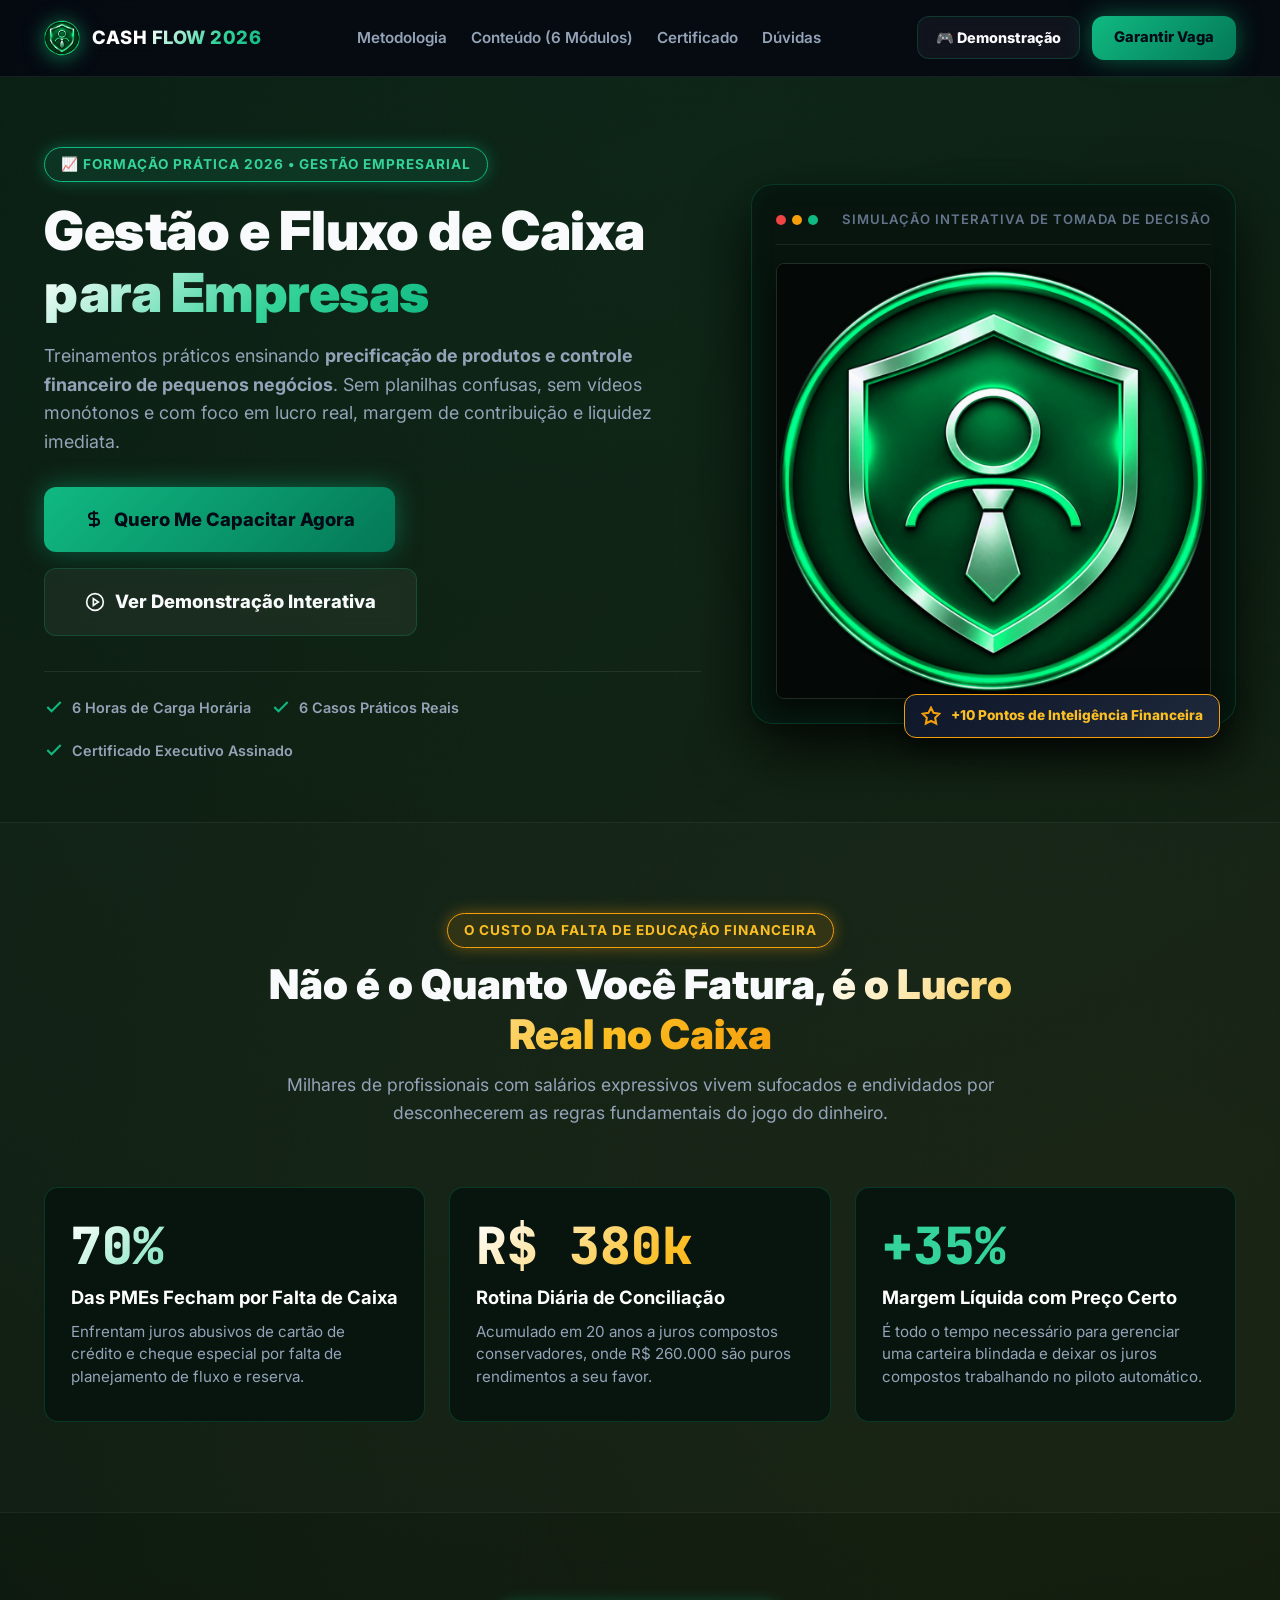
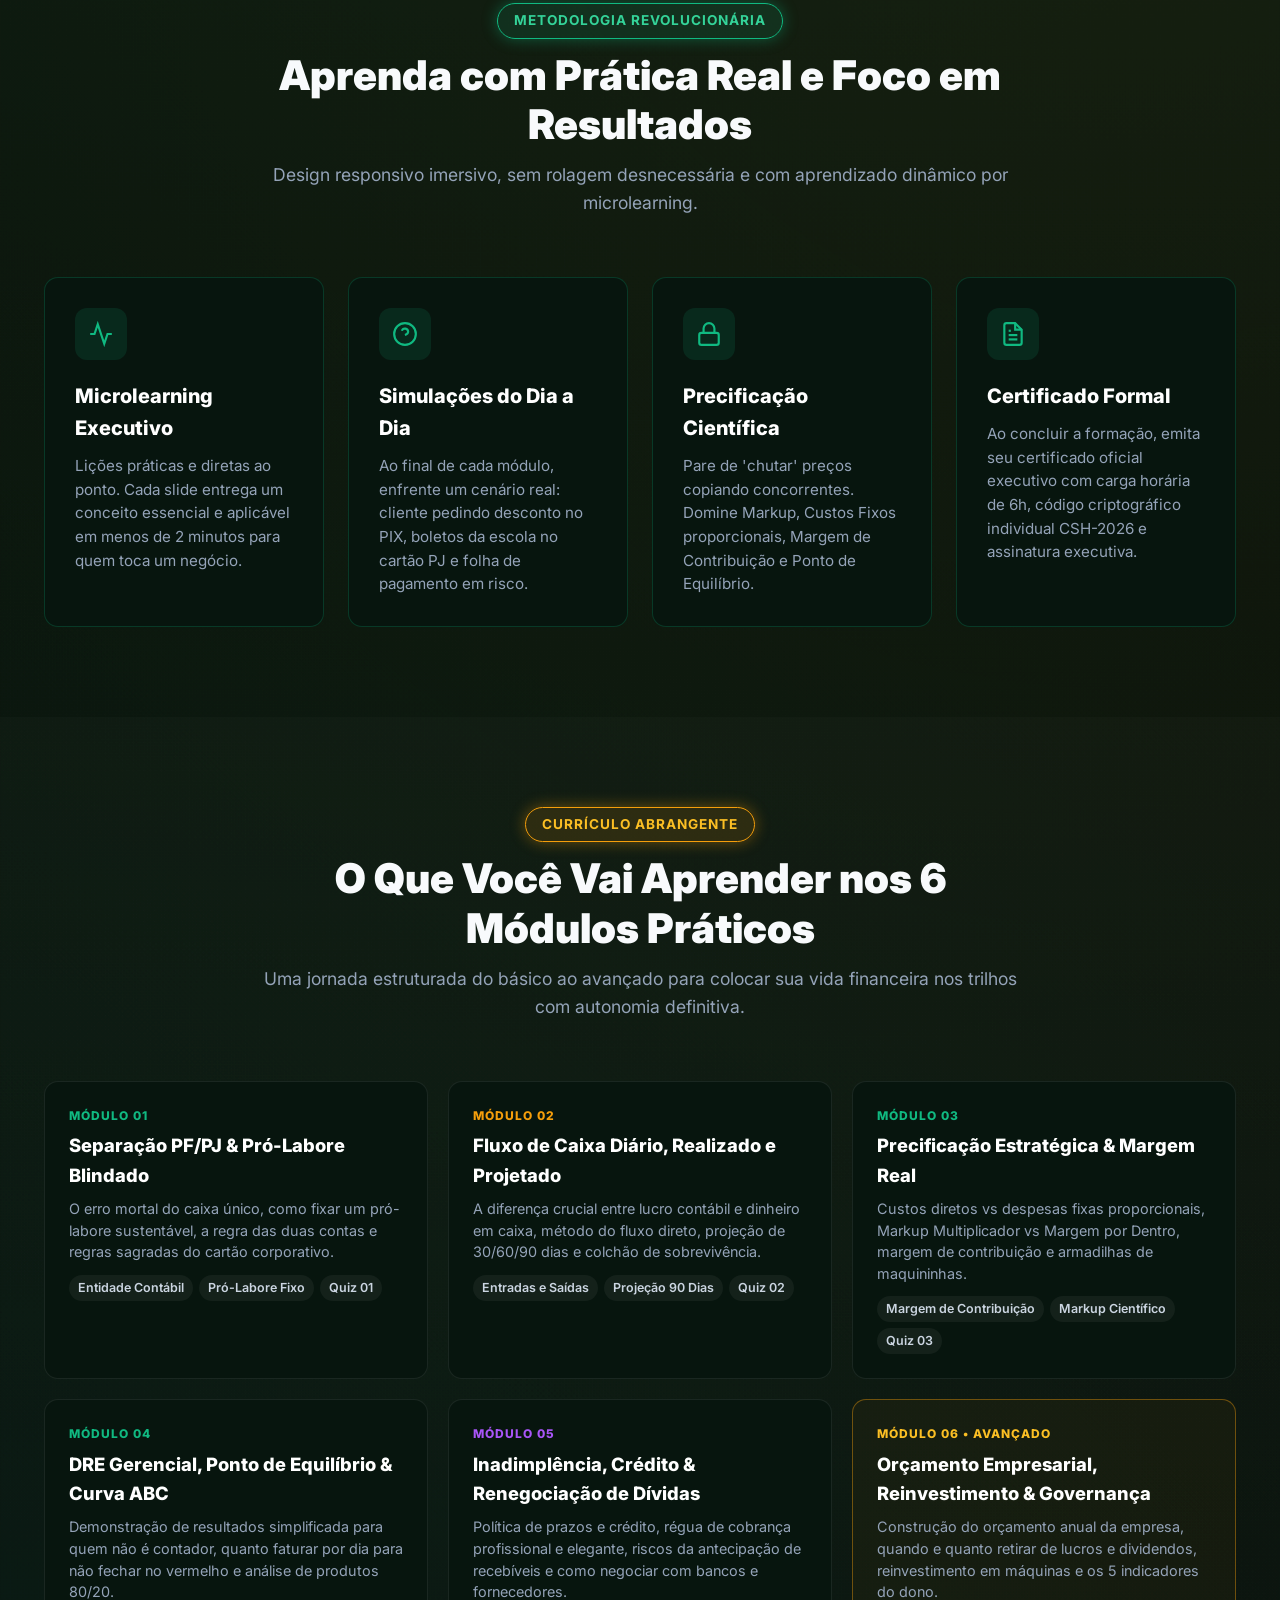
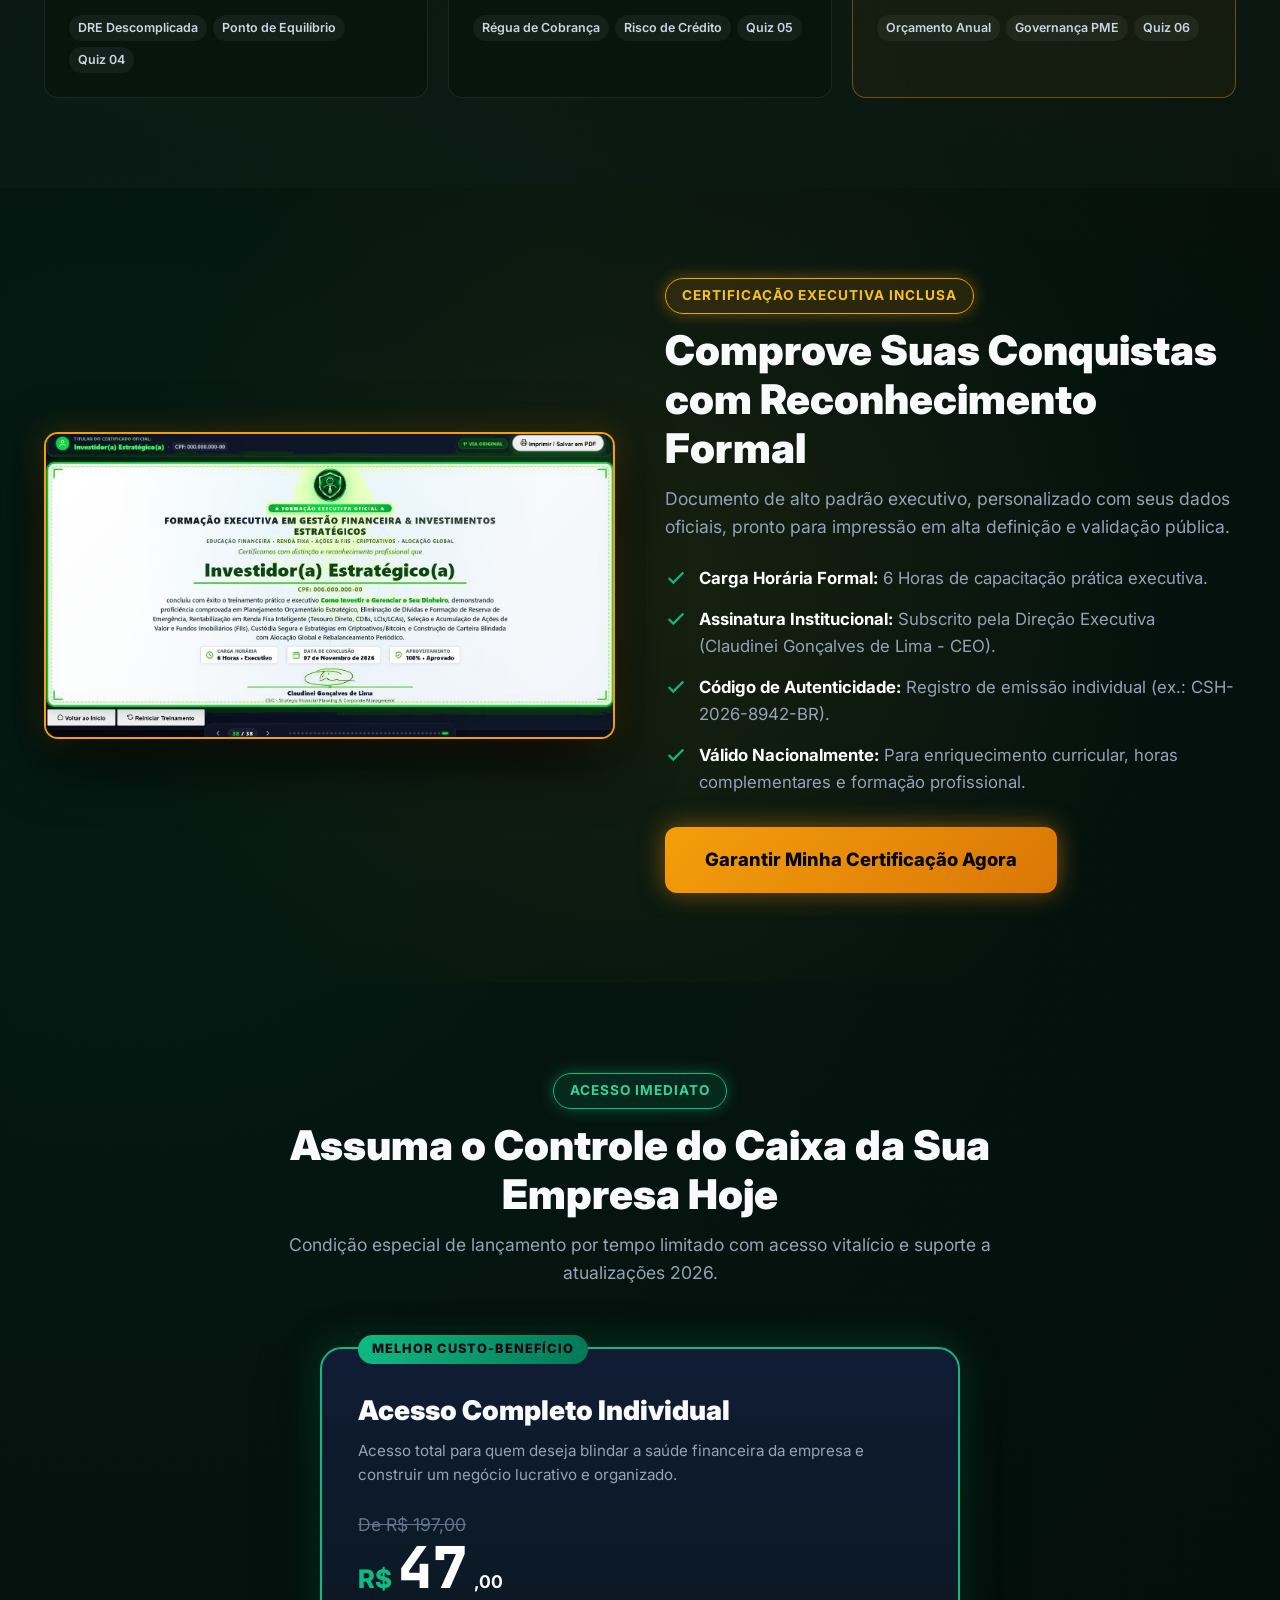
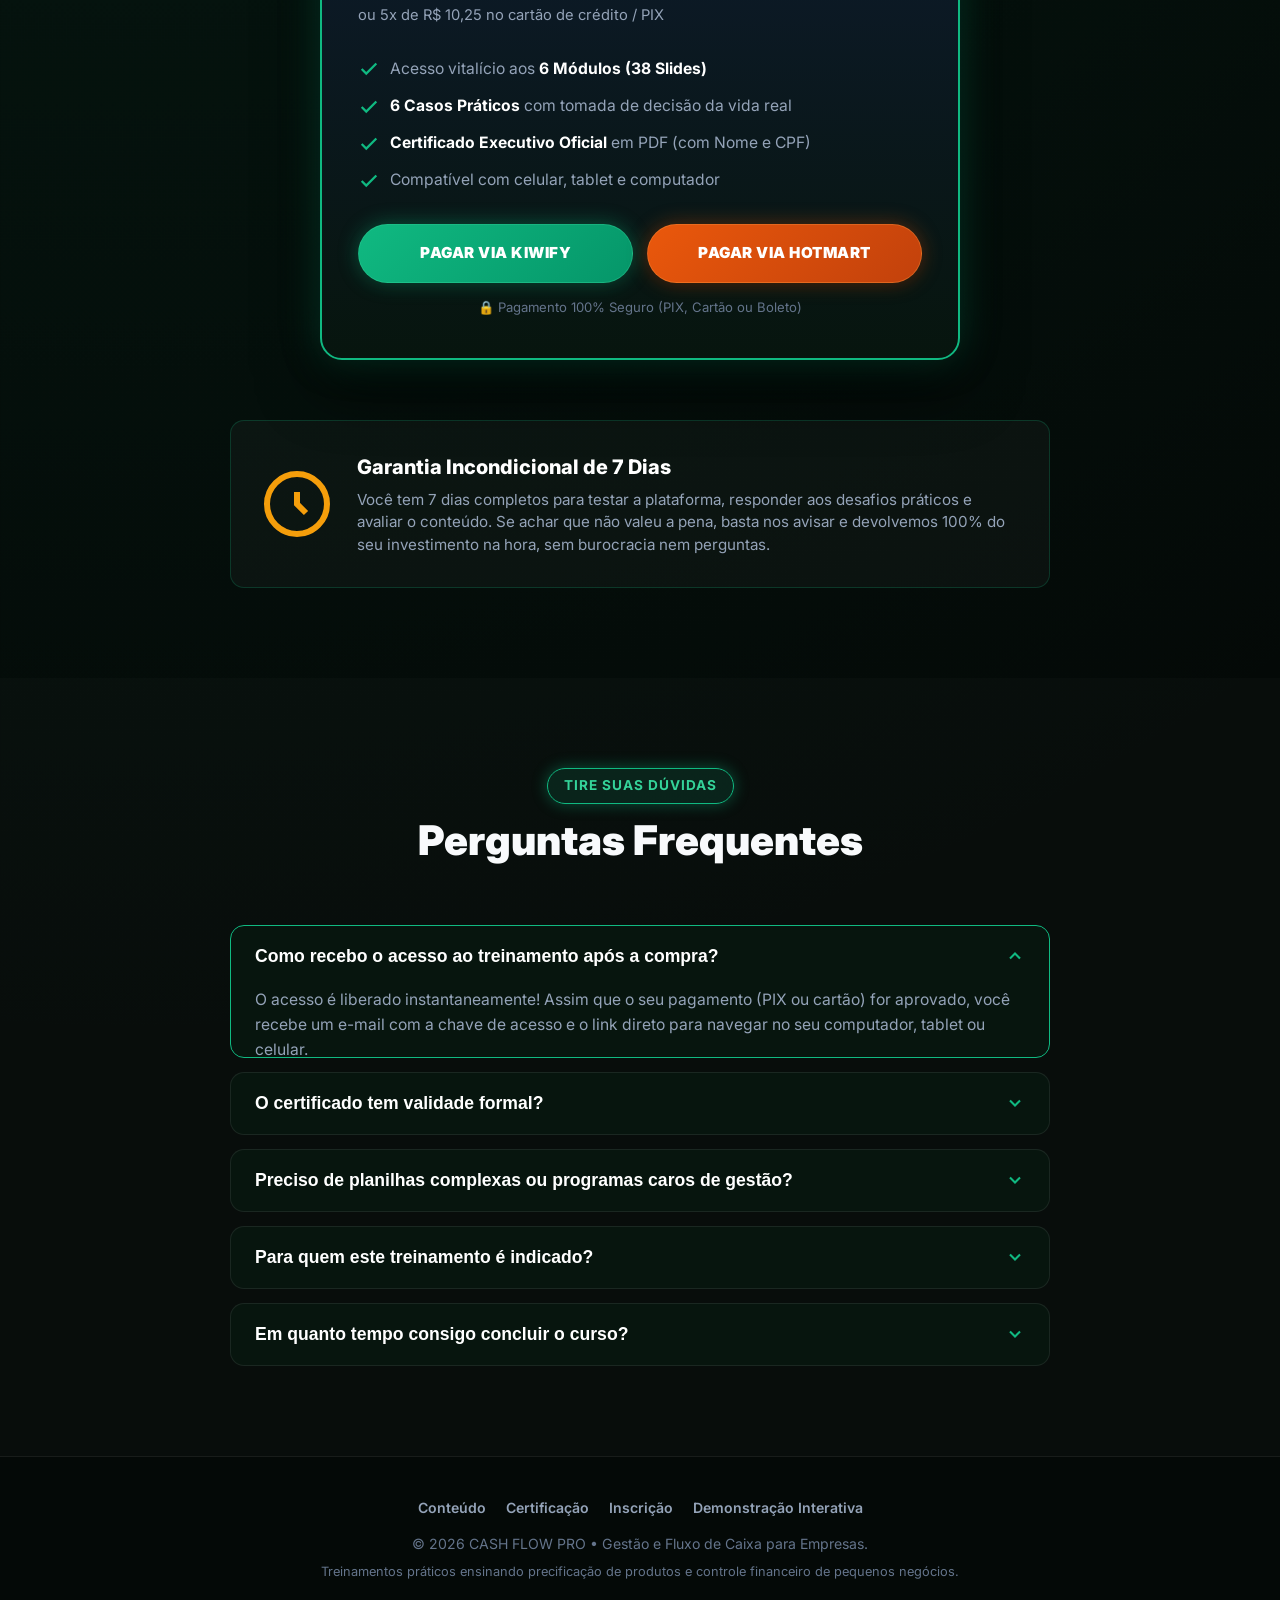
==== commit ceb3d73e: "fix(layout): alinha estrutura de classes com design system oficial eliminando sobreposicoes e descon" ====
--- a/landing.html
+++ b/landing.html
@@ -4,18 +4,18 @@
   <meta charset="UTF-8">
   <meta name="viewport" content="width=device-width, initial-scale=1.0">
   <title>Gestão e Fluxo de Caixa para Empresas | Formação Executiva Prática 2026</title>
-  <meta name="description" content="Gestão e Fluxo de Caixa para Empresas: Treinamentos práticos ensinando precificação de produtos e controle financeiro de pequenos negócios. 6 módulos, 6 desafios da vida real e Certificado Executivo.">
+  <meta name="description" content="Gestão e Fluxo de Caixa para Empresas: Treinamentos práticos ensinando precificação de produtos e controle financeiro de pequenos negócios. 6 módulos, 6 desafios reais e Certificado Oficial.">
   <meta name="keywords" content="fluxo de caixa, gestao financeira empresas, precificacao produtos, controle financeiro pme, margem de contribuicao, dre gerencial, capital de giro, pro labore">
   <meta name="author" content="Claudinei Gonçalves de Lima | Cyber Executive">
   <meta name="robots" content="index, follow">
   <meta name="theme-color" content="#040907">
 
   <!-- Favicon e Ícones Oficiais -->
-  <link rel="icon" type="image/svg+xml" href="imagens/logo-cyber-executive.svg?v=1.0">
-  <link rel="icon" type="image/png" sizes="32x32" href="imagens/favicon-32x32.png?v=1.0">
-  <link rel="icon" type="image/png" sizes="16x16" href="imagens/favicon-16x16.png?v=1.0">
-  <link rel="shortcut icon" href="favicon.ico?v=1.0">
-  <link rel="apple-touch-icon" sizes="180x180" href="imagens/apple-touch-icon.png?v=1.0">
+  <link rel="icon" type="image/svg+xml" href="imagens/logo-cyber-executive.svg?v=4.7">
+  <link rel="icon" type="image/png" sizes="32x32" href="imagens/favicon-32x32.png?v=4.7">
+  <link rel="icon" type="image/png" sizes="16x16" href="imagens/favicon-16x16.png?v=4.7">
+  <link rel="shortcut icon" href="favicon.ico?v=4.7">
+  <link rel="apple-touch-icon" sizes="180x180" href="imagens/apple-touch-icon.png?v=4.7">
 
   <!-- Canonical URL -->
   <link rel="canonical" href="https://cyberexecutive.github.io/cash/landing.html">
@@ -25,19 +25,19 @@
   <meta property="og:type" content="website">
   <meta property="og:url" content="https://cyberexecutive.github.io/cash/landing.html">
   <meta property="og:title" content="Gestão e Fluxo de Caixa para Empresas | Formação Prática">
-  <meta property="og:description" content="Treinamento prático ensinando precificação de produtos e controle financeiro de pequenos negócios. 6 módulos, 6 desafios reais e Certificado Oficial.">
+  <meta property="og:description" content="Treinamentos práticos ensinando precificação de produtos e controle financeiro de pequenos negócios. 6 módulos, 6 desafios reais e Certificado Oficial.">
   <meta property="og:image" content="https://cyberexecutive.github.io/cash/imagens/anuncio-hotmart-1x1.jpg">
   <meta property="og:image:alt" content="Gestão e Fluxo de Caixa para Empresas - Formação 2026">
   <meta property="og:locale" content="pt_BR">
 
   <!-- Twitter Card -->
   <meta name="twitter:card" content="summary_large_image">
-  <meta name="twitter:title" content="Gestão e Fluxo de Caixa para Empresas | Formação 2026">
-  <meta name="twitter:description" content="Domine seu fluxo de caixa diário, pare de misturar despesas pessoais com o caixa da empresa, precifique com margem real e construa reservas de sobrevivência.">
+  <meta name="twitter:title" content="Gestão e Fluxo de Caixa para Empresas | Cash Flow Pro 2026">
+  <meta name="twitter:description" content="Domine seu fluxo diário, precifique com margem real, separe de vez o dinheiro pessoal do caixa da empresa e construa um negócio rentável.">
   <meta name="twitter:image" content="https://cyberexecutive.github.io/cash/imagens/anuncio-hotmart-1x1.jpg">
 
   <!-- Estilos e Fontes -->
-  <link rel="stylesheet" href="css/landing.css?v=1.0">
+  <link rel="stylesheet" href="css/landing.css?v=3.0">
   <link rel="preconnect" href="https://fonts.googleapis.com">
   <link rel="preconnect" href="https://fonts.gstatic.com" crossorigin>
   <link href="https://fonts.googleapis.com/css2?family=Inter:wght@400;500;600;700;800;900&family=JetBrains+Mono:wght@700;800&display=swap" rel="stylesheet">
@@ -67,20 +67,20 @@
         "offers": [
           {
             "@type": "Offer",
-            "name": "Acesso Completo Individual",
+            "name": "Acesso Vitalício Individual",
             "price": "47.00",
             "priceCurrency": "BRL",
             "availability": "https://schema.org/InStock",
-            "url": "https://pay.kiwify.com.br/",
+            "url": "https://pay.kiwify.com.br/SVqQtZZ",
             "category": "Kiwify Checkout"
           },
           {
             "@type": "Offer",
-            "name": "Acesso Completo Individual",
+            "name": "Acesso Vitalício Individual",
             "price": "47.00",
             "priceCurrency": "BRL",
             "availability": "https://schema.org/InStock",
-            "url": "https://pay.hotmart.com/",
+            "url": "https://pay.hotmart.com/T108385988V",
             "category": "Hotmart Checkout"
           }
         ]
@@ -94,15 +94,7 @@
             "name": "Como recebo o acesso ao treinamento após a compra?",
             "acceptedAnswer": {
               "@type": "Answer",
-              "text": "O acesso é liberado instantaneamente! Assim que o seu pagamento (PIX ou cartão) for aprovado pela Kiwify ou Hotmart, você recebe a chave de acesso e o link direto para navegar pelo computador, tablet ou celular."
-            }
-          },
-          {
-            "@type": "Question",
-            "name": "Para quem é indicado este treinamento?",
-            "acceptedAnswer": {
-              "@type": "Answer",
-              "text": "Para donos de micro e pequenas empresas, MEIs, profissionais liberais, gestores e autônomos que desejam organizar o caixa, eliminar o estresse de pagar contas no susto e precificar seus produtos com margem garantida de lucro."
+              "text": "O acesso é liberado instantaneamente! Assim que o seu pagamento (PIX ou cartão) for aprovado, você recebe um e-mail com a chave de acesso e o link direto para navegar no seu computador, tablet ou celular."
             }
           },
           {
@@ -110,15 +102,31 @@
             "name": "O certificado tem validade formal?",
             "acceptedAnswer": {
               "@type": "Answer",
-              "text": "Sim! O certificado é emitido com carga horária de 6 horas, data de conclusão, código criptográfico individual CSH-2026 e assinatura executiva formal do CEO Claudinei Gonçalves de Lima."
+              "text": "Sim! O certificado é emitido com carga horária de 6 horas, data de conclusão, código criptográfico individual INV-2026 e assinatura executiva formal do CEO Claudinei Gonçalves de Lima, válido para comprovação de horas complementares e enriquecimento curricular."
             }
           },
           {
             "@type": "Question",
-            "name": "Preciso ter conhecimento prévio em contabilidade ou matemática financeira?",
+            "name": "Preciso de planilhas complexas ou programas caros de gestão?",
             "acceptedAnswer": {
               "@type": "Answer",
-              "text": "Não! O treinamento foi estruturado com linguagem direta, visual intuitivo e focado na rotina diária real de quem toca um negócio, sem jargões contábeis complexos ou fórmulas complicadas."
+              "text": "Não! Ensinamos uma rotina limpa de 15 minutos diários que pode ser aplicada em um simples caderno de caixa, planilha básica do Google Sheets ou qualquer ERP simples que você já utilize."
+            }
+          },
+          {
+            "@type": "Question",
+            "name": "Para quem este treinamento é indicado?",
+            "acceptedAnswer": {
+              "@type": "Answer",
+              "text": "Não! O curso é 100% baseado em fundamentos testados pelos maiores investidores do mundo (Warren Buffett, Peter Lynch, Luiz Barsi, Orçamento Anual). Nós ensinamos a construir patrimônio sólido e duradouro com responsabilidade, fugindo de pirâmides e especulações perigosas."
+            }
+          },
+          {
+            "@type": "Question",
+            "name": "Em quanto tempo consigo concluir o curso?",
+            "acceptedAnswer": {
+              "@type": "Answer",
+              "text": "O formato é de microlearning dinâmico e interativo. A maioria dos participantes conclui todas as lições práticas e os 6 quizzes em cerca de 4 a 6 horas de estudo focado, avançando no seu próprio ritmo."
             }
           }
         ]
@@ -130,28 +138,27 @@
 <body>
 
   <!-- ==========================================
-       BARRA DE NAVEGAÇÃO
+       HEADER & NAVEGAÇÃO
        ========================================== -->
   <header class="lp-header">
-    <div class="lp-container lp-header-inner">
-      <a href="index.html" class="lp-logo">
-        <img src="imagens/logo-cyber-executive.svg" alt="Cyber Executive Logo" width="36" height="36" class="lp-logo-img">
-        <span class="lp-logo-text">CASH <span>FLOW</span> 2026</span>
+    <div class="lp-container lp-nav-content">
+      <a href="#" class="lp-brand">
+        <img src="imagens/logo-cyber-executive.png?v=4.7" alt="Cyber Executive Logo" class="lp-brand-logo-img" />
+        <span>CASH <span class="lp-text-gradient-cyan">FLOW 2026</span></span>
       </a>
 
-      <nav class="lp-nav">
-        <a href="#diferenciais" class="lp-nav-link">Metodologia</a>
-        <a href="#modulos" class="lp-nav-link">Conteúdo (6 Módulos)</a>
-        <a href="#certificado" class="lp-nav-link">Certificado</a>
-        <a href="#faq" class="lp-nav-link">Dúvidas</a>
+      <nav class="lp-nav-links">
+        <li><a href="#diferenciais" class="lp-nav-link">Metodologia</a></li>
+        <li><a href="#modulos" class="lp-nav-link">Conteúdo (6 Módulos)</a></li>
+        <li><a href="#certificado" class="lp-nav-link">Certificado</a></li>
+        <li><a href="#faq" class="lp-nav-link">Dúvidas</a></li>
       </nav>
 
-      <div class="lp-header-actions">
-        <a href="index.html" class="lp-btn lp-btn-secondary" title="Experimente o Módulo 01 gratuitamente">
-          <svg width="16" height="16" viewBox="0 0 24 24" fill="none" stroke="currentColor" stroke-width="2.5"><polygon points="5 3 19 12 5 21 5 3"/></svg>
-          Demonstração
+      <div style="display: flex; align-items: center; gap: 12px;">
+        <a href="index.html" class="lp-btn lp-btn-secondary" style="padding: 9px 18px; font-size: 0.9rem;" title="Testar o treinamento na prática">
+          🎮 Demonstração
         </a>
-        <a href="#inscricao" class="lp-btn lp-btn-primary">
+        <a href="#inscricao" class="lp-btn lp-btn-primary" style="padding: 10px 22px; font-size: 0.92rem;">
           Garantir Vaga
         </a>
       </div>
@@ -162,72 +169,66 @@
        HERO SECTION
        ========================================== -->
   <section class="lp-hero">
-    <div class="lp-container lp-hero-grid">
-      <div class="lp-hero-content">
-        <div class="lp-badge">
-          <span class="lp-badge-dot"></span>
-          FORMAÇÃO PRÁTICA EXECUTIVA 2026
-        </div>
-
-        <h1 class="lp-hero-title">
-          Gestão e Fluxo de Caixa para Empresas
-        </h1>
-
-        <p class="lp-hero-subtitle">
-          Treinamentos práticos ensinando precificação de produtos e controle financeiro de pequenos negócios. Sem planilhas confusas, sem vídeos monótonos e com foco em lucro real e liquidez imediata.
-        </p>
-
-        <ul class="lp-hero-bullets">
-          <li>
-            <svg viewBox="0 0 24 24" fill="none" stroke="currentColor" stroke-width="2.5"><polyline points="20 6 9 17 4 12"/></svg>
-            <span><strong>Separação PF/PJ:</strong> Fim definitivo da confusão entre bolso do sócio e caixa da empresa</span>
-          </li>
-          <li>
-            <svg viewBox="0 0 24 24" fill="none" stroke="currentColor" stroke-width="2.5"><polyline points="20 6 9 17 4 12"/></svg>
-            <span><strong>Precificação Científica:</strong> Aprenda a calcular margem de contribuição e ponto de equilíbrio real</span>
-          </li>
-          <li>
-            <svg viewBox="0 0 24 24" fill="none" stroke="currentColor" stroke-width="2.5"><polyline points="20 6 9 17 4 12"/></svg>
-            <span><strong>6 Casos da Vida Real:</strong> Desafios interativos simulando crises, clientes inadimplentes e estoque</span>
-          </li>
-          <li>
-            <svg viewBox="0 0 24 24" fill="none" stroke="currentColor" stroke-width="2.5"><polyline points="20 6 9 17 4 12"/></svg>
-            <span><strong>Certificado Executivo Oficial:</strong> Reconhecimento formal de 6 Horas com código criptográfico</span>
-          </li>
-        </ul>
-
-        <div class="lp-hero-ctas">
-          <a href="#inscricao" class="lp-btn lp-btn-primary lp-btn-lg">
-            Garantir Minha Vaga por R$ 47,00
-            <svg width="20" height="20" viewBox="0 0 24 24" fill="none" stroke="currentColor" stroke-width="2.5"><line x1="5" y1="12" x2="19" y2="12"/><polyline points="12 5 19 12 12 19"/></svg>
-          </a>
-          <a href="index.html" class="lp-btn lp-btn-outline lp-btn-lg">
-            Acessar Demonstração Gratuita
-          </a>
-        </div>
-
-        <div class="lp-hero-trust">
-          <div class="lp-trust-item">
-            <svg width="18" height="18" viewBox="0 0 24 24" fill="none" stroke="currentColor" stroke-width="2"><path d="M12 22s8-4 8-10V5l-8-3-8 3v7c0 6 8 10 8 10z"/></svg>
-            <span>Acesso Imediato e Vitalício</span>
-          </div>
-          <div class="lp-trust-item">
-            <svg width="18" height="18" viewBox="0 0 24 24" fill="none" stroke="currentColor" stroke-width="2"><circle cx="12" cy="12" r="10"/><polyline points="12 6 12 12 16 14"/></svg>
-            <span>Microlearning Dinâmico (6 Horas)</span>
-          </div>
-          <div class="lp-trust-item">
-            <svg width="18" height="18" viewBox="0 0 24 24" fill="none" stroke="currentColor" stroke-width="2"><rect x="3" y="11" width="18" height="11" rx="2" ry="2"/><path d="M7 11V7a5 5 0 0 1 10 0v4"/></svg>
-            <span>Pagamento 100% Seguro</span>
-          </div>
-        </div>
-      </div>
-
-      <div class="lp-hero-visual">
-        <div class="lp-visual-card">
-          <img src="imagens/anuncio-hotmart-1x1.jpg" alt="Gestão e Fluxo de Caixa para Empresas" class="lp-cover-img" width="560" height="560">
-          <div class="lp-visual-tag">
-            <span class="lp-tag-pulse"></span>
-            Metodologia Ativa • Simulação Prática
+    <div class="lp-container">
+      <div class="lp-hero-grid">
+        <div class="lp-hero-text">
+          <div class="lp-badge lp-badge-cyan">
+            📈 FORMAÇÃO PRÁTICA 2026 • GESTÃO EMPRESARIAL
+          </div>
+
+          <h1 class="lp-hero-headline">
+            Gestão e Fluxo de Caixa <span class="lp-text-gradient-cyan">para Empresas</span>
+          </h1>
+
+          <p class="lp-hero-sub">
+            Treinamentos práticos ensinando <strong>precificação de produtos e controle financeiro de pequenos negócios</strong>. Sem planilhas confusas, sem vídeos monótonos e com foco em lucro real, margem de contribuição e liquidez imediata.
+          </p>
+
+          <div class="lp-hero-actions">
+            <a href="#inscricao" class="lp-btn lp-btn-primary lp-btn-lg">
+              <svg width="20" height="20" viewBox="0 0 24 24" fill="none" stroke="currentColor" stroke-width="2.5"><path d="M12 2v20M17 5H9.5a3.5 3.5 0 0 0 0 7h5a3.5 3.5 0 0 1 0 7H6"/></svg>
+              Quero Me Capacitar Agora
+            </a>
+
+            <a href="index.html" class="lp-btn lp-btn-secondary lp-btn-lg">
+              <svg width="20" height="20" viewBox="0 0 24 24" fill="none" stroke="currentColor" stroke-width="2"><circle cx="12" cy="12" r="10"/><polygon points="10 8 16 12 10 16 10 8"/></svg>
+              Ver Demonstração Interativa
+            </a>
+          </div>
+
+          <div class="lp-trust-row">
+            <div class="lp-trust-item">
+              <svg class="lp-trust-icon" viewBox="0 0 24 24" fill="none" stroke="currentColor" stroke-width="2.5"><polyline points="20 6 9 17 4 12"/></svg>
+              <span>6 Horas de Carga Horária</span>
+            </div>
+            <div class="lp-trust-item">
+              <svg class="lp-trust-icon" viewBox="0 0 24 24" fill="none" stroke="currentColor" stroke-width="2.5"><polyline points="20 6 9 17 4 12"/></svg>
+              <span>6 Casos Práticos Reais</span>
+            </div>
+            <div class="lp-trust-item">
+              <svg class="lp-trust-icon" viewBox="0 0 24 24" fill="none" stroke="currentColor" stroke-width="2.5"><polyline points="20 6 9 17 4 12"/></svg>
+              <span>Certificado Executivo Assinado</span>
+            </div>
+          </div>
+        </div>
+
+        <!-- Mockup Visual do Treinamento -->
+        <div class="lp-hero-mockup-wrapper">
+          <div class="lp-mockup-glow"></div>
+          <div class="lp-mockup-card">
+            <div class="lp-mockup-top">
+              <div class="lp-dots">
+                <span class="lp-dot lp-dot-red"></span>
+                <span class="lp-dot lp-dot-yellow"></span>
+                <span class="lp-dot lp-dot-green"></span>
+              </div>
+              <span class="lp-mockup-title">Simulação Interativa de Tomada de Decisão</span>
+            </div>
+            <img src="imagens/anuncio-hotmart-1x1.jpg" alt="Simulação de Cenário Real de Gestão e Fluxo de Caixa" class="lp-mockup-preview-img">
+            <div class="lp-mockup-floating-badge">
+              <svg width="20" height="20" viewBox="0 0 24 24" fill="none" stroke="#f59e0b" stroke-width="2.5"><polygon points="12 2 15.09 8.26 22 9.27 17 14.14 18.18 21.02 12 17.77 5.82 21.02 7 14.14 2 9.27 8.91 8.26 12 2"/></svg>
+              <span>+10 Pontos de Inteligência Financeira</span>
+            </div>
           </div>
         </div>
       </div>
@@ -235,305 +236,290 @@
   </section>
 
   <!-- ==========================================
+       ESTATÍSTICAS & O PROBLEMA
+       ========================================== -->
+  <section class="lp-section" style="background: rgba(255, 255, 255, 0.015); border-top: 1px solid rgba(255,255,255,0.05); border-bottom: 1px solid rgba(255,255,255,0.05);">
+    <div class="lp-container">
+      <div class="lp-section-header">
+        <div class="lp-badge lp-badge-gold">O Custo da Falta de Educação Financeira</div>
+        <h2 class="lp-section-title">Não é o Quanto Você Fatura, <span class="lp-text-gradient-gold">é o Lucro Real no Caixa</span></h2>
+        <p class="lp-section-desc">Milhares de profissionais com salários expressivos vivem sufocados e endividados por desconhecerem as regras fundamentais do jogo do dinheiro.</p>
+      </div>
+
+      <div class="lp-stats-grid">
+        <div class="lp-stat-card">
+          <div class="lp-stat-number lp-text-gradient-cyan">70%</div>
+          <h3 class="lp-stat-label">Das PMEs Fecham por Falta de Caixa</h3>
+          <p class="lp-stat-desc">Enfrentam juros abusivos de cartão de crédito e cheque especial por falta de planejamento de fluxo e reserva.</p>
+        </div>
+
+        <div class="lp-stat-card">
+          <div class="lp-stat-number lp-text-gradient-gold">R$ 380k</div>
+          <h3 class="lp-stat-label">Rotina Diária de Conciliação</h3>
+          <p class="lp-stat-desc">Acumulado em 20 anos a juros compostos conservadores, onde R$ 260.000 são puros rendimentos a seu favor.</p>
+        </div>
+
+        <div class="lp-stat-card">
+          <div class="lp-stat-number" style="color: #34d399;">+35%</div>
+          <h3 class="lp-stat-label">Margem Líquida com Preço Certo</h3>
+          <p class="lp-stat-desc">É todo o tempo necessário para gerenciar uma carteira blindada e deixar os juros compostos trabalhando no piloto automático.</p>
+        </div>
+      </div>
+    </div>
+  </section>
+
+  <!-- ==========================================
        DIFERENCIAIS / METODOLOGIA
        ========================================== -->
-  <section id="diferenciais" class="lp-section lp-section-alt">
+  <section class="lp-section" id="diferenciais">
     <div class="lp-container">
       <div class="lp-section-header">
-        <span class="lp-section-tag">POR QUE É DIFERENTE?</span>
-        <h2 class="lp-section-title">Chega de Aulas Gravadas de 40 Horas Que Você Nunca Termina</h2>
-        <p class="lp-section-desc">Criamos um treinamento direto ao ponto, desenhado para a rotina corrida de donos e gestores de pequenas empresas.</p>
-      </div>
-
-      <div class="lp-cards-grid">
-        <div class="lp-card">
-          <div class="lp-card-icon emerald">
-            <svg viewBox="0 0 24 24" fill="none" stroke="currentColor" stroke-width="2"><circle cx="12" cy="12" r="10"/><polyline points="12 6 12 12 16 14"/></svg>
-          </div>
-          <h3 class="lp-card-title">Microlearning Executivo</h3>
-          <p class="lp-card-desc">Cada slide entrega um conceito essencial e aplicável em menos de 2 minutos. Aprenda no seu ritmo, no computador ou no celular.</p>
-        </div>
-
-        <div class="lp-card">
-          <div class="lp-card-icon emerald">
-            <svg viewBox="0 0 24 24" fill="none" stroke="currentColor" stroke-width="2"><polygon points="12 2 15.09 8.26 22 9.27 17 14.14 18.18 21.02 12 17.77 5.82 21.02 7 14.14 2 9.27 8.91 8.26 12 2"/></svg>
-          </div>
-          <h3 class="lp-card-title">Tomada de Decisão Real</h3>
-          <p class="lp-card-desc">Ao final de cada módulo, enfrente um cenário real da sua rotina: cliente inadimplente pedindo mais prazo, fornecedor aumentando preço e cálculo de margem.</p>
-        </div>
-
-        <div class="lp-card">
-          <div class="lp-card-icon emerald">
-            <svg viewBox="0 0 24 24" fill="none" stroke="currentColor" stroke-width="2"><path d="M12 1v22M17 5H9.5a3.5 3.5 0 0 0 0 7h5a3.5 3.5 0 0 1 0 7H6"/></svg>
-          </div>
-          <h3 class="lp-card-title">Precificação Sem Mistérios</h3>
-          <p class="lp-card-desc">Pare de 'chutar' preços copiando concorrentes ou somando percentuais aleatórios. Domine o Markup, Margem de Contribuição e Ponto de Equilíbrio.</p>
-        </div>
-
-        <div class="lp-card">
-          <div class="lp-card-icon emerald">
-            <svg viewBox="0 0 24 24" fill="none" stroke="currentColor" stroke-width="2"><path d="M12 22s8-4 8-10V5l-8-3-8 3v7c0 6 8 10 8 10z"/></svg>
-          </div>
-          <h3 class="lp-card-title">Reserva de Sobrevivência</h3>
-          <p class="lp-card-desc">Construa o colchão financeiro da pessoa jurídica para suportar meses de baixa temporada ou crises sem depender de cheque especial bancário.</p>
-        </div>
-
-        <div class="lp-card">
-          <div class="lp-card-icon emerald">
-            <svg viewBox="0 0 24 24" fill="none" stroke="currentColor" stroke-width="2"><line x1="18" y1="20" x2="18" y2="10"/><line x1="12" y1="20" x2="12" y2="4"/><line x1="6" y1="20" x2="6" y2="14"/></svg>
-          </div>
-          <h3 class="lp-card-title">DRE Gerencial Descomplicada</h3>
-          <p class="lp-card-desc">Entenda se a sua empresa dá lucro ou prejuízo de verdade no mês, sem precisar esperar o fechamento contábil formal de fim de ano.</p>
-        </div>
-
-        <div class="lp-card">
-          <div class="lp-card-icon emerald">
-            <svg viewBox="0 0 24 24" fill="none" stroke="currentColor" stroke-width="2"><circle cx="12" cy="12" r="10"/><path d="M16 12l-4-4-4 4M12 16V8"/></svg>
-          </div>
-          <h3 class="lp-card-title">Controle Diário em 15 Minutos</h3>
-          <p class="lp-card-desc">Rotina prática para registrar entradas, saídas e conciliação bancária diária, mantendo o controle total da empresa sem burocracia excessiva.</p>
+        <div class="lp-badge lp-badge-cyan">Metodologia Revolucionária</div>
+        <h2 class="lp-section-title">Aprenda com Prática Real e Foco em Resultados</h2>
+        <p class="lp-section-desc">Design responsivo imersivo, sem rolagem desnecessária e com aprendizado dinâmico por microlearning.</p>
+      </div>
+
+      <div class="lp-features-grid">
+        <div class="lp-feature-card">
+          <div class="lp-feature-icon">
+            <svg width="26" height="26" viewBox="0 0 24 24" fill="none" stroke="currentColor" stroke-width="2"><path d="M22 12h-4l-3 9L9 3l-3 9H2"/></svg>
+          </div>
+          <h3 class="lp-feature-title">Microlearning Executivo</h3>
+          <p class="lp-feature-desc">Lições práticas e diretas ao ponto. Cada slide entrega um conceito essencial e aplicável em menos de 2 minutos para quem toca um negócio.</p>
+        </div>
+
+        <div class="lp-feature-card">
+          <div class="lp-feature-icon">
+            <svg width="26" height="26" viewBox="0 0 24 24" fill="none" stroke="currentColor" stroke-width="2"><circle cx="12" cy="12" r="10"/><path d="M9.09 9a3 3 0 0 1 5.83 1c0 2-3 3-3 3"/><line x1="12" y1="17" x2="12.01" y2="17"/></svg>
+          </div>
+          <h3 class="lp-feature-title">Simulações do Dia a Dia</h3>
+          <p class="lp-feature-desc">Ao final de cada módulo, enfrente um cenário real: cliente pedindo desconto no PIX, boletos da escola no cartão PJ e folha de pagamento em risco.</p>
+        </div>
+
+        <div class="lp-feature-card">
+          <div class="lp-feature-icon">
+            <svg width="26" height="26" viewBox="0 0 24 24" fill="none" stroke="currentColor" stroke-width="2"><rect x="3" y="11" width="18" height="11" rx="2" ry="2"/><path d="M7 11V7a5 5 0 0 1 10 0v4"/></svg>
+          </div>
+          <h3 class="lp-feature-title">Precificação Científica</h3>
+          <p class="lp-feature-desc">Pare de 'chutar' preços copiando concorrentes. Domine Markup, Custos Fixos proporcionais, Margem de Contribuição e Ponto de Equilíbrio.</p>
+        </div>
+
+        <div class="lp-feature-card">
+          <div class="lp-feature-icon">
+            <svg width="26" height="26" viewBox="0 0 24 24" fill="none" stroke="currentColor" stroke-width="2"><path d="M14 2H6a2 2 0 0 0-2 2v16a2 2 0 0 0 2 2h12a2 2 0 0 0 2-2V8z"/><polyline points="14 2 14 8 20 8"/><line x1="16" y1="13" x2="8" y2="13"/><line x1="16" y1="17" x2="8" y2="17"/><polyline points="10 9 9 9 8 9"/></svg>
+          </div>
+          <h3 class="lp-feature-title">Certificado Formal</h3>
+          <p class="lp-feature-desc">Ao concluir a formação, emita seu certificado oficial executivo com carga horária de 6h, código criptográfico individual CSH-2026 e assinatura executiva.</p>
         </div>
       </div>
     </div>
   </section>
 
   <!-- ==========================================
-       CONTEÚDO PROGRAMÁTICO (6 MÓDULOS)
-       ========================================== -->
-  <section id="modulos" class="lp-section">
+       GRADE CURRICULAR COMPLETA (6 MÓDULOS)
+       ========================================== -->
+  <section class="lp-section" id="modulos" style="background: rgba(255, 255, 255, 0.015);">
     <div class="lp-container">
       <div class="lp-section-header">
-        <span class="lp-section-tag">GRADE EXECUTIVA</span>
-        <h2 class="lp-section-title">O Que Você Vai Aprender (Passo a Passo)</h2>
-        <p class="lp-section-desc">38 slides interativos organizados em 6 módulos lógicos, do diagnóstico do caixa à governança financeira.</p>
-      </div>
-
-      <div class="lp-modules-list">
+        <div class="lp-badge lp-badge-gold">Currículo Abrangente</div>
+        <h2 class="lp-section-title">O Que Você Vai Aprender nos 6 Módulos Práticos</h2>
+        <p class="lp-section-desc">Uma jornada estruturada do básico ao avançado para colocar sua vida financeira nos trilhos com autonomia definitiva.</p>
+      </div>
+
+      <div class="lp-modules-container">
         <!-- Módulo 01 -->
         <div class="lp-module-item">
-          <div class="lp-mod-num">01</div>
-          <div class="lp-mod-body">
-            <div class="lp-mod-header">
-              <h3 class="lp-mod-title">Separação PF/PJ & Pró-Labore Blindado</h3>
-              <span class="lp-mod-badge demo">Módulo Aberto na Demonstração</span>
-            </div>
-            <p class="lp-mod-desc">O pecado capital que mata 70% dos pequenos negócios. Como definir um Pró-labore fixo e sustentável, separar contas bancárias, cartões corporativos e organizar a rotina de retiradas.</p>
-            <div class="lp-mod-quiz-pill">
-              <svg width="14" height="14" viewBox="0 0 24 24" fill="none" stroke="currentColor" stroke-width="2.5"><polygon points="12 2 15.09 8.26 22 9.27 17 14.14 18.18 21.02 12 17.77 5.82 21.02 7 14.14 2 9.27 8.91 8.26 12 2"/></svg>
-              Desafio Prático 01: O boleto da escola no cartão corporativo da PJ
-            </div>
+          <div class="lp-module-badge">Módulo 01</div>
+          <h3 class="lp-module-title">Separação PF/PJ &amp; Pró-Labore Blindado</h3>
+          <p class="lp-module-desc">O erro mortal do caixa único, como fixar um pró-labore sustentável, a regra das duas contas e regras sagradas do cartão corporativo.</p>
+          <div class="lp-module-topics">
+            <span class="lp-module-pill">Entidade Contábil</span>
+            <span class="lp-module-pill">Pró-Labore Fixo</span>
+            <span class="lp-module-pill">Quiz 01</span>
           </div>
         </div>
 
         <!-- Módulo 02 -->
         <div class="lp-module-item">
-          <div class="lp-mod-num">02</div>
-          <div class="lp-mod-body">
-            <div class="lp-mod-header">
-              <h3 class="lp-mod-title">Fluxo de Caixa Diário, Realizado e Projetado</h3>
-              <span class="lp-mod-badge locked">Acesso Completo</span>
-            </div>
-            <p class="lp-mod-desc">A diferença entre 'ter dinheiro na conta' e 'ter lucro'. Como controlar entradas e saídas diárias, projetar os próximos 30, 60 e 90 dias e nunca mais ser pego de surpresa na folha de pagamento.</p>
-            <div class="lp-mod-quiz-pill">
-              <svg width="14" height="14" viewBox="0 0 24 24" fill="none" stroke="currentColor" stroke-width="2.5"><polygon points="12 2 15.09 8.26 22 9.27 17 14.14 18.18 21.02 12 17.77 5.82 21.02 7 14.14 2 9.27 8.91 8.26 12 2"/></svg>
-              Desafio Prático 02: Grande contrato fechado, mas o recebimento só cai em 60 dias
-            </div>
+          <div class="lp-module-badge" style="color: #f59e0b;">Módulo 02</div>
+          <h3 class="lp-module-title">Fluxo de Caixa Diário, Realizado e Projetado</h3>
+          <p class="lp-module-desc">A diferença crucial entre lucro contábil e dinheiro em caixa, método do fluxo direto, projeção de 30/60/90 dias e colchão de sobrevivência.</p>
+          <div class="lp-module-topics">
+            <span class="lp-module-pill">Entradas e Saídas</span>
+            <span class="lp-module-pill">Projeção 90 Dias</span>
+            <span class="lp-module-pill">Quiz 02</span>
           </div>
         </div>
 
         <!-- Módulo 03 -->
         <div class="lp-module-item">
-          <div class="lp-mod-num">03</div>
-          <div class="lp-mod-body">
-            <div class="lp-mod-header">
-              <h3 class="lp-mod-title">Precificação Estratégica & Margem Real</h3>
-              <span class="lp-mod-badge locked">Acesso Completo</span>
-            </div>
-            <p class="lp-mod-desc">Como calcular custos diretos, despesas fixas proporcionais, impostos, taxas de maquininha de cartão e margem líquida real. Aprenda quando dar desconto e quando recusar clientes que geram prejuízo.</p>
-            <div class="lp-mod-quiz-pill">
-              <svg width="14" height="14" viewBox="0 0 24 24" fill="none" stroke="currentColor" stroke-width="2.5"><polygon points="12 2 15.09 8.26 22 9.27 17 14.14 18.18 21.02 12 17.77 5.82 21.02 7 14.14 2 9.27 8.91 8.26 12 2"/></svg>
-              Desafio Prático 03: Cliente pede 20% de desconto para fechar lote no PIX
-            </div>
+          <div class="lp-module-badge">Módulo 03</div>
+          <h3 class="lp-module-title">Precificação Estratégica &amp; Margem Real</h3>
+          <p class="lp-module-desc">Custos diretos vs despesas fixas proporcionais, Markup Multiplicador vs Margem por Dentro, margem de contribuição e armadilhas de maquininhas.</p>
+          <div class="lp-module-topics">
+            <span class="lp-module-pill">Margem de Contribuição</span>
+            <span class="lp-module-pill">Markup Científico</span>
+            <span class="lp-module-pill">Quiz 03</span>
           </div>
         </div>
 
         <!-- Módulo 04 -->
         <div class="lp-module-item">
-          <div class="lp-mod-num">04</div>
-          <div class="lp-mod-body">
-            <div class="lp-mod-header">
-              <h3 class="lp-mod-title">DRE Gerencial, Ponto de Equilíbrio & Curva ABC</h3>
-              <span class="lp-mod-badge locked">Acesso Completo</span>
-            </div>
-            <p class="lp-mod-desc">O painel de bordo da sua empresa. Como montar uma Demonstração do Resultado do Exercício simplificada, calcular exatamente quanto precisa faturar por dia para pagar as contas e focar nos produtos mais rentáveis (Curva ABC).</p>
-            <div class="lp-mod-quiz-pill">
-              <svg width="14" height="14" viewBox="0 0 24 24" fill="none" stroke="currentColor" stroke-width="2.5"><polygon points="12 2 15.09 8.26 22 9.27 17 14.14 18.18 21.02 12 17.77 5.82 21.02 7 14.14 2 9.27 8.91 8.26 12 2"/></svg>
-              Desafio Prático 04: Faturamento recorde no mês, mas o saldo bancário está zerado
-            </div>
+          <div class="lp-module-badge">Módulo 04</div>
+          <h3 class="lp-module-title">DRE Gerencial, Ponto de Equilíbrio &amp; Curva ABC</h3>
+          <p class="lp-module-desc">Demonstração de resultados simplificada para quem não é contador, quanto faturar por dia para não fechar no vermelho e análise de produtos 80/20.</p>
+          <div class="lp-module-topics">
+            <span class="lp-module-pill">DRE Descomplicada</span>
+            <span class="lp-module-pill">Ponto de Equilíbrio</span>
+            <span class="lp-module-pill">Quiz 04</span>
           </div>
         </div>
 
         <!-- Módulo 05 -->
         <div class="lp-module-item">
-          <div class="lp-mod-num">05</div>
-          <div class="lp-mod-body">
-            <div class="lp-mod-header">
-              <h3 class="lp-mod-title">Inadimplência, Crédito & Renegociação de Dívidas</h3>
-              <span class="lp-mod-badge locked">Acesso Completo</span>
+          <div class="lp-module-badge" style="color: #a855f7;">Módulo 05</div>
+          <h3 class="lp-module-title">Inadimplência, Crédito &amp; Renegociação de Dívidas</h3>
+          <p class="lp-module-desc">Política de prazos e crédito, régua de cobrança profissional e elegante, riscos da antecipação de recebíveis e como negociar com bancos e fornecedores.</p>
+          <div class="lp-module-topics">
+            <span class="lp-module-pill">Régua de Cobrança</span>
+            <span class="lp-module-pill">Risco de Crédito</span>
+            <span class="lp-module-pill">Quiz 05</span>
+          </div>
+        </div>
+
+        <!-- Módulo 06 -->
+        <div class="lp-module-item" style="border-color: rgba(245, 158, 11, 0.4); background: rgba(245, 158, 11, 0.04);">
+          <div class="lp-module-badge" style="color: #fbbf24;">Módulo 06 • Avançado</div>
+          <h3 class="lp-module-title">Orçamento Empresarial, Reinvestimento &amp; Governança</h3>
+          <p class="lp-module-desc">Construção do orçamento anual da empresa, quando e quanto retirar de lucros e dividendos, reinvestimento em máquinas e os 5 indicadores do dono.</p>
+          <div class="lp-module-topics">
+            <span class="lp-module-pill">Orçamento Anual</span>
+            <span class="lp-module-pill">Governança PME</span>
+            <span class="lp-module-pill">Quiz 06</span>
+          </div>
+        </div>
+      </div>
+    </div>
+  </section>
+
+  <!-- ==========================================
+       DESTAQUE DO CERTIFICADO OFICIAL
+       ========================================== -->
+  <section class="lp-section lp-cert-section" id="certificado">
+    <div class="lp-container">
+      <div class="lp-cert-grid">
+        <div class="lp-cert-preview-wrapper">
+          <img src="imagens/certificado-preview.jpg" alt="Certificado Oficial em Gestão e Fluxo de Caixa para Empresas" class="lp-cert-preview-img">
+        </div>
+
+        <div class="lp-cert-info">
+          <div class="lp-badge lp-badge-gold">Certificação Executiva Inclusa</div>
+          <h2 class="lp-section-title">Comprove Suas Conquistas com Reconhecimento Formal</h2>
+          <p class="lp-section-desc">
+            Documento de alto padrão executivo, personalizado com seus dados oficiais, pronto para impressão em alta definição e validação pública.
+          </p>
+
+          <ul class="lp-cert-feature-list">
+            <li class="lp-cert-feature-item">
+              <svg class="lp-check-icon" viewBox="0 0 24 24" fill="none" stroke="currentColor" stroke-width="2.5"><polyline points="20 6 9 17 4 12"/></svg>
+              <span><strong>Carga Horária Formal:</strong> 6 Horas de capacitação prática executiva.</span>
+            </li>
+            <li class="lp-cert-feature-item">
+              <svg class="lp-check-icon" viewBox="0 0 24 24" fill="none" stroke="currentColor" stroke-width="2.5"><polyline points="20 6 9 17 4 12"/></svg>
+              <span><strong>Assinatura Institucional:</strong> Subscrito pela Direção Executiva (Claudinei Gonçalves de Lima - CEO).</span>
+            </li>
+            <li class="lp-cert-feature-item">
+              <svg class="lp-check-icon" viewBox="0 0 24 24" fill="none" stroke="currentColor" stroke-width="2.5"><polyline points="20 6 9 17 4 12"/></svg>
+              <span><strong>Código de Autenticidade:</strong> Registro de emissão individual (ex.: CSH-2026-8942-BR).</span>
+            </li>
+            <li class="lp-cert-feature-item">
+              <svg class="lp-check-icon" viewBox="0 0 24 24" fill="none" stroke="currentColor" stroke-width="2.5"><polyline points="20 6 9 17 4 12"/></svg>
+              <span><strong>Válido Nacionalmente:</strong> Para enriquecimento curricular, horas complementares e formação profissional.</span>
+            </li>
+          </ul>
+
+          <a href="#inscricao" class="lp-btn lp-btn-gold lp-btn-lg">
+            Garantir Minha Certificação Agora
+          </a>
+        </div>
+      </div>
+    </div>
+  </section>
+
+  <!-- ==========================================
+       TABELA DE PREÇO & OFERTA ESPECIAL
+       ========================================== -->
+  <section class="lp-section" id="inscricao">
+    <div class="lp-container">
+      <div class="lp-section-header">
+        <div class="lp-badge lp-badge-cyan">Acesso Imediato</div>
+        <h2 class="lp-section-title">Assuma o Controle do Caixa da Sua Empresa Hoje</h2>
+        <p class="lp-section-desc">Condição especial de lançamento por tempo limitado com acesso vitalício e suporte a atualizações 2026.</p>
+      </div>
+
+      <div class="lp-pricing-wrapper">
+        <!-- Plano Individual -->
+        <div class="lp-pricing-card lp-pricing-card-featured">
+          <div class="lp-pricing-tag">Melhor Custo-Benefício</div>
+          <h3 class="lp-pricing-title">Acesso Completo Individual</h3>
+          <p class="lp-pricing-desc">Acesso total para quem deseja blindar a saúde financeira da empresa e construir um negócio lucrativo e organizado.</p>
+
+          <div class="lp-price-box">
+            <div class="lp-price-old">De R$ 197,00</div>
+            <div class="lp-price-current">
+              <span class="lp-price-currency">R$</span>
+              <span class="lp-price-amount">47</span>
+              <span class="lp-text-muted" style="font-size: 1.1rem; font-weight: 700;">,00</span>
             </div>
-            <p class="lp-mod-desc">Como cobrar clientes de forma profissional e sem perder o relacionamento. Gestão de risco de crédito, políticas de prazos e como renegociar dívidas bancárias ou fornecedores sem juros abusivos.</p>
-            <div class="lp-mod-quiz-pill">
-              <svg width="14" height="14" viewBox="0 0 24 24" fill="none" stroke="currentColor" stroke-width="2.5"><polygon points="12 2 15.09 8.26 22 9.27 17 14.14 18.18 21.02 12 17.77 5.82 21.02 7 14.14 2 9.27 8.91 8.26 12 2"/></svg>
-              Desafio Prático 05: Cliente principal atrasa 45 dias e pede novo fornecimento
-            </div>
-          </div>
-        </div>
-
-        <!-- Módulo 06 -->
-        <div class="lp-module-item">
-          <div class="lp-mod-num">06</div>
-          <div class="lp-mod-body">
-            <div class="lp-mod-header">
-              <h3 class="lp-mod-title">Orçamento Empresarial, Reinvestimento & Governança</h3>
-              <span class="lp-mod-badge locked">Acesso Completo</span>
-            </div>
-            <p class="lp-mod-desc">O plano de voo anual do negócio. Como reinvestir o lucro de forma inteligente (máquinas, marketing, pessoas), política de distribuição de dividendos e estruturação da governança para crescer com segurança.</p>
-            <div class="lp-mod-quiz-pill">
-              <svg width="14" height="14" viewBox="0 0 24 24" fill="none" stroke="currentColor" stroke-width="2.5"><polygon points="12 2 15.09 8.26 22 9.27 17 14.14 18.18 21.02 12 17.77 5.82 21.02 7 14.14 2 9.27 8.91 8.26 12 2"/></svg>
-              Desafio Prático 06: Lucro acumulado no semestre: comprar carro novo ou reinvestir na operação?
-            </div>
-          </div>
-        </div>
-      </div>
-    </div>
-  </section>
-
-  <!-- ==========================================
-       CERTIFICAÇÃO OFICIAL
-       ========================================== -->
-  <section id="certificado" class="lp-section lp-section-alt">
-    <div class="lp-container lp-cert-grid">
-      <div class="lp-cert-content">
-        <span class="lp-section-tag">RECONHECIMENTO FORMAL</span>
-        <h2 class="lp-section-title">Certificado Executivo Oficial (6 Horas)</h2>
-        <p class="lp-section-desc">Ao concluir as 38 aulas práticas e acertar os 6 desafios de decisão da vida real, você emite instantaneamente o seu Certificado Executivo Oficial em PDF de alta resolução.</p>
-
-        <ul class="lp-cert-features">
-          <li>
-            <svg viewBox="0 0 24 24" fill="none" stroke="currentColor" stroke-width="2.5"><polyline points="20 6 9 17 4 12"/></svg>
-            <span>Personalizado com seu <strong>Nome Completo</strong> e <strong>CPF</strong></span>
-          </li>
-          <li>
-            <svg viewBox="0 0 24 24" fill="none" stroke="currentColor" stroke-width="2.5"><polyline points="20 6 9 17 4 12"/></svg>
-            <span>Código Criptográfico Individual de Autenticidade (CSH-2026)</span>
-          </li>
-          <li>
-            <svg viewBox="0 0 24 24" fill="none" stroke="currentColor" stroke-width="2.5"><polyline points="20 6 9 17 4 12"/></svg>
-            <span>Assinatura formal do CEO Claudinei Gonçalves de Lima</span>
-          </li>
-          <li>
-            <svg viewBox="0 0 24 24" fill="none" stroke="currentColor" stroke-width="2.5"><polyline points="20 6 9 17 4 12"/></svg>
-            <span>Pronto para impressão em alta resolução ou anexo em currículos e LinkedIn</span>
-          </li>
-        </ul>
-
-        <div style="margin-top: 24px;">
-          <a href="#inscricao" class="lp-btn lp-btn-primary">
-            Quero Minha Certificação Oficial
-          </a>
-        </div>
-      </div>
-
-      <div class="lp-cert-preview">
-        <div class="lp-cert-frame">
-          <div class="lp-cert-badge-floating">
-            <svg width="20" height="20" viewBox="0 0 24 24" fill="none" stroke="currentColor" stroke-width="2.5"><path d="M12 22s8-4 8-10V5l-8-3-8 3v7c0 6 8 10 8 10z"/></svg>
-            <span>Validação Criptográfica CSH-2026</span>
-          </div>
-          <div class="lp-cert-mockup">
-            <div class="lp-cert-mock-top">
-              <img src="imagens/logo-cyber-executive.svg" alt="Cyber Executive" width="48" height="48">
-              <div class="lp-cert-mock-inst">CYBER EXECUTIVE • FORMAÇÃO CORPORATIVA</div>
-              <div class="lp-cert-mock-title">CERTIFICADO DE FORMAÇÃO EXECUTIVA</div>
-            </div>
-            <div class="lp-cert-mock-body">
-              <div class="lp-cert-mock-lead">Certificamos com distinção que</div>
-              <div class="lp-cert-mock-name">SEU NOME COMPLETO AQUI</div>
-              <div class="lp-cert-mock-desc">concluiu com êxito o treinamento prático avançado em <strong>Gestão e Fluxo de Caixa para Empresas: Precificação e Controle Financeiro</strong>, demonstrando proficiência analítica em planejamento de fluxo de caixa diário e projetado, precificação estratégica com margem real, DRE gerencial e governança de liquidez.</div>
-            </div>
-            <div class="lp-cert-mock-footer">
-              <div>Carga Horária: 6 Horas</div>
-              <div>CSH-2026-AUTH-VALID</div>
-              <div>Cyber Executive Academy</div>
-            </div>
-          </div>
-        </div>
-      </div>
-    </div>
-  </section>
-
-  <!-- ==========================================
-       CARD DE OFERTA / INSCRIÇÃO
-       ========================================== -->
-  <section id="inscricao" class="lp-section">
-    <div class="lp-container">
-      <div class="lp-section-header">
-        <span class="lp-section-tag">INVESTIMENTO ESTRATÉGICO</span>
-        <h2 class="lp-section-title">Assuma o Controle do Caixa da Sua Empresa Hoje</h2>
-        <p class="lp-section-desc">Uma única decisão errada de precificação ou um mês no cheque especial custa 20 vezes mais do que este treinamento.</p>
-      </div>
-
-      <div class="lp-pricing-wrapper">
-        <div class="lp-pricing-card featured">
-          <div class="lp-pricing-ribbon">MELHOR CUSTO-BENEFÍCIO</div>
-
-          <h3 class="lp-pricing-title">Acesso Completo Individual</h3>
-          <p class="lp-pricing-subtitle">Acesso vitalício para quem deseja blindar a saúde financeira da empresa e construir um negócio rentável.</p>
-
-          <div class="lp-pricing-price-box">
-            <div class="lp-pricing-old">De R$ 197,00</div>
-            <div class="lp-pricing-current">
-              <span class="curr">R$</span>
-              <span class="val">47</span>
-              <span class="cents">,00</span>
-            </div>
-            <div class="lp-pricing-installments">ou 5x de R$ 10,25 no cartão de crédito / PIX</div>
-          </div>
-
-          <ul class="lp-pricing-features">
-            <li>
-              <svg viewBox="0 0 24 24" fill="none" stroke="currentColor" stroke-width="2.5"><polyline points="20 6 9 17 4 12"/></svg>
+            <div class="lp-price-installments">ou 5x de R$ 10,25 no cartão de crédito / PIX</div>
+          </div>
+
+          <ul class="lp-pricing-list">
+            <li class="lp-pricing-item">
+              <svg class="lp-check-icon" viewBox="0 0 24 24" fill="none" stroke="currentColor" stroke-width="2.5"><polyline points="20 6 9 17 4 12"/></svg>
               <span>Acesso vitalício aos <strong>6 Módulos (38 Slides)</strong></span>
             </li>
-            <li>
-              <svg viewBox="0 0 24 24" fill="none" stroke="currentColor" stroke-width="2.5"><polyline points="20 6 9 17 4 12"/></svg>
+            <li class="lp-pricing-item">
+              <svg class="lp-check-icon" viewBox="0 0 24 24" fill="none" stroke="currentColor" stroke-width="2.5"><polyline points="20 6 9 17 4 12"/></svg>
               <span><strong>6 Casos Práticos</strong> com tomada de decisão da vida real</span>
             </li>
-            <li>
-              <svg viewBox="0 0 24 24" fill="none" stroke="currentColor" stroke-width="2.5"><polyline points="20 6 9 17 4 12"/></svg>
+            <li class="lp-pricing-item">
+              <svg class="lp-check-icon" viewBox="0 0 24 24" fill="none" stroke="currentColor" stroke-width="2.5"><polyline points="20 6 9 17 4 12"/></svg>
               <span><strong>Certificado Executivo Oficial</strong> em PDF (com Nome e CPF)</span>
             </li>
-            <li>
-              <svg viewBox="0 0 24 24" fill="none" stroke="currentColor" stroke-width="2.5"><polyline points="20 6 9 17 4 12"/></svg>
+            <li class="lp-pricing-item">
+              <svg class="lp-check-icon" viewBox="0 0 24 24" fill="none" stroke="currentColor" stroke-width="2.5"><polyline points="20 6 9 17 4 12"/></svg>
               <span>Compatível com celular, tablet e computador</span>
             </li>
           </ul>
 
-          <div class="lp-checkout-options">
-            <a href="#" id="btn-checkout-kiwify" class="lp-btn lp-btn-kiwify lp-btn-block">
-              <svg width="20" height="20" viewBox="0 0 24 24" fill="none" stroke="currentColor" stroke-width="2.5"><rect x="3" y="11" width="18" height="11" rx="2" ry="2"/><path d="M7 11V7a5 5 0 0 1 10 0v4"/></svg>
+          <!-- OPÇÕES OFICIAIS DE CHECKOUT LADO A LADO -->
+          <div class="lp-checkout-grid">
+            <a href="https://pay.kiwify.com.br/SVqQtZZ" class="lp-btn lp-btn-kiwify lp-btn-clean" target="_blank" rel="noopener" id="btn-checkout-kiwify" style="border-radius: 9999px !important;">
               PAGAR VIA KIWIFY
             </a>
-            <a href="#" id="btn-checkout-hotmart" class="lp-btn lp-btn-hotmart lp-btn-block">
-              <svg width="20" height="20" viewBox="0 0 24 24" fill="none" stroke="currentColor" stroke-width="2.5"><circle cx="12" cy="12" r="10"/><path d="M12 6v6l4 2"/></svg>
+            <a href="https://pay.hotmart.com/T108385988V" class="lp-btn lp-btn-hotmart lp-btn-clean" target="_blank" rel="noopener" id="btn-checkout-hotmart" style="border-radius: 9999px !important;">
               PAGAR VIA HOTMART
             </a>
           </div>
-
-          <div class="lp-guarantee-note">
-            <svg width="18" height="18" viewBox="0 0 24 24" fill="none" stroke="currentColor" stroke-width="2"><path d="M12 22s8-4 8-10V5l-8-3-8 3v7c0 6 8 10 8 10z"/></svg>
-            <span>Pagamento 100% Seguro (PIX, Cartão ou Boleto)</span>
-          </div>
+          <p style="text-align: center; font-size: 0.82rem; color: var(--lp-text-muted); margin-top: 14px;">
+            🔒 Pagamento 100% Seguro (PIX, Cartão ou Boleto)
+          </p>
+        </div>
+
+      </div>
+
+      <!-- Garantia -->
+      <div class="lp-guarantee-box">
+        <svg class="lp-guarantee-badge" viewBox="0 0 24 24" fill="none" stroke="currentColor" stroke-width="2">
+          <circle cx="12" cy="12" r="10"/>
+          <path d="M12 8v4l3 3"/>
+        </svg>
+        <div class="lp-guarantee-text">
+          <h4>Garantia Incondicional de 7 Dias</h4>
+          <p>
+            Você tem 7 dias completos para testar a plataforma, responder aos desafios práticos e avaliar o conteúdo. Se achar que não valeu a pena, basta nos avisar e devolvemos 100% do seu investimento na hora, sem burocracia nem perguntas.
+          </p>
         </div>
       </div>
     </div>
@@ -542,12 +528,11 @@
   <!-- ==========================================
        PERGUNTAS FREQUENTES (FAQ)
        ========================================== -->
-  <section id="faq" class="lp-section lp-section-alt">
+  <section class="lp-section" id="faq" style="background: rgba(255, 255, 255, 0.015);">
     <div class="lp-container">
       <div class="lp-section-header">
-        <span class="lp-section-tag">TIRE SUAS DÚVIDAS</span>
+        <div class="lp-badge lp-badge-cyan">Tire Suas Dúvidas</div>
         <h2 class="lp-section-title">Perguntas Frequentes</h2>
-        <p class="lp-section-desc">Tudo o que você precisa saber antes de iniciar sua capacitação executiva.</p>
       </div>
 
       <div class="lp-faq-container">
@@ -557,17 +542,7 @@
             <svg class="lp-faq-icon" viewBox="0 0 24 24" fill="none" stroke="currentColor" stroke-width="2.5"><polyline points="6 9 12 15 18 9"/></svg>
           </button>
           <div class="lp-faq-answer">
-            <p>O acesso é liberado instantaneamente! Assim que o seu pagamento (PIX ou cartão) for aprovado, você recebe um e-mail com a chave de acesso e o link direto para navegar pelo computador, tablet ou celular.</p>
-          </div>
-        </div>
-
-        <div class="lp-faq-item">
-          <button class="lp-faq-question">
-            <span>Para quem este treinamento é indicado?</span>
-            <svg class="lp-faq-icon" viewBox="0 0 24 24" fill="none" stroke="currentColor" stroke-width="2.5"><polyline points="6 9 12 15 18 9"/></svg>
-          </button>
-          <div class="lp-faq-answer">
-            <p>Para donos de micro e pequenas empresas, prestadores de serviços, comerciantes, MEIs, empreendedores individuais e gestores que precisam organizar a rotina financeira do negócio e ter clareza total sobre lucros e fluxo de caixa.</p>
+            <p>O acesso é liberado instantaneamente! Assim que o seu pagamento (PIX ou cartão) for aprovado, você recebe um e-mail com a chave de acesso e o link direto para navegar no seu computador, tablet ou celular.</p>
           </div>
         </div>
 
@@ -577,7 +552,7 @@
             <svg class="lp-faq-icon" viewBox="0 0 24 24" fill="none" stroke="currentColor" stroke-width="2.5"><polyline points="6 9 12 15 18 9"/></svg>
           </button>
           <div class="lp-faq-answer">
-            <p>Sim! O certificado é emitido com carga horária de 6 horas, data de conclusão, código criptográfico individual CSH-2026 e assinatura executiva formal do CEO Claudinei Gonçalves de Lima, comprovando sua capacitação prática em gestão financeira.</p>
+            <p>Sim! O certificado é emitido com carga horária de 6 horas, data de conclusão, código criptográfico individual INV-2026 e assinatura executiva formal do CEO Claudinei Gonçalves de Lima, válido para comprovação de horas complementares e enriquecimento curricular.</p>
           </div>
         </div>
 
@@ -593,6 +568,16 @@
 
         <div class="lp-faq-item">
           <button class="lp-faq-question">
+            <span>Para quem este treinamento é indicado?</span>
+            <svg class="lp-faq-icon" viewBox="0 0 24 24" fill="none" stroke="currentColor" stroke-width="2.5"><polyline points="6 9 12 15 18 9"/></svg>
+          </button>
+          <div class="lp-faq-answer">
+            <p>Não! O curso é 100% baseado em fundamentos testados pelos maiores investidores do mundo (Warren Buffett, Peter Lynch, Luiz Barsi, Orçamento Anual). Nós ensinamos a construir patrimônio sólido e duradouro com responsabilidade, fugindo de pirâmides e especulações perigosas.</p>
+          </div>
+        </div>
+
+        <div class="lp-faq-item">
+          <button class="lp-faq-question">
             <span>Em quanto tempo consigo concluir o curso?</span>
             <svg class="lp-faq-icon" viewBox="0 0 24 24" fill="none" stroke="currentColor" stroke-width="2.5"><polyline points="6 9 12 15 18 9"/></svg>
           </button>
@@ -620,6 +605,6 @@
     </div>
   </footer>
 
-  <script src="js/landing.js?v=1.0"></script>
+  <script src="js/landing.js?v=5.0"></script>
 </body>
 </html>
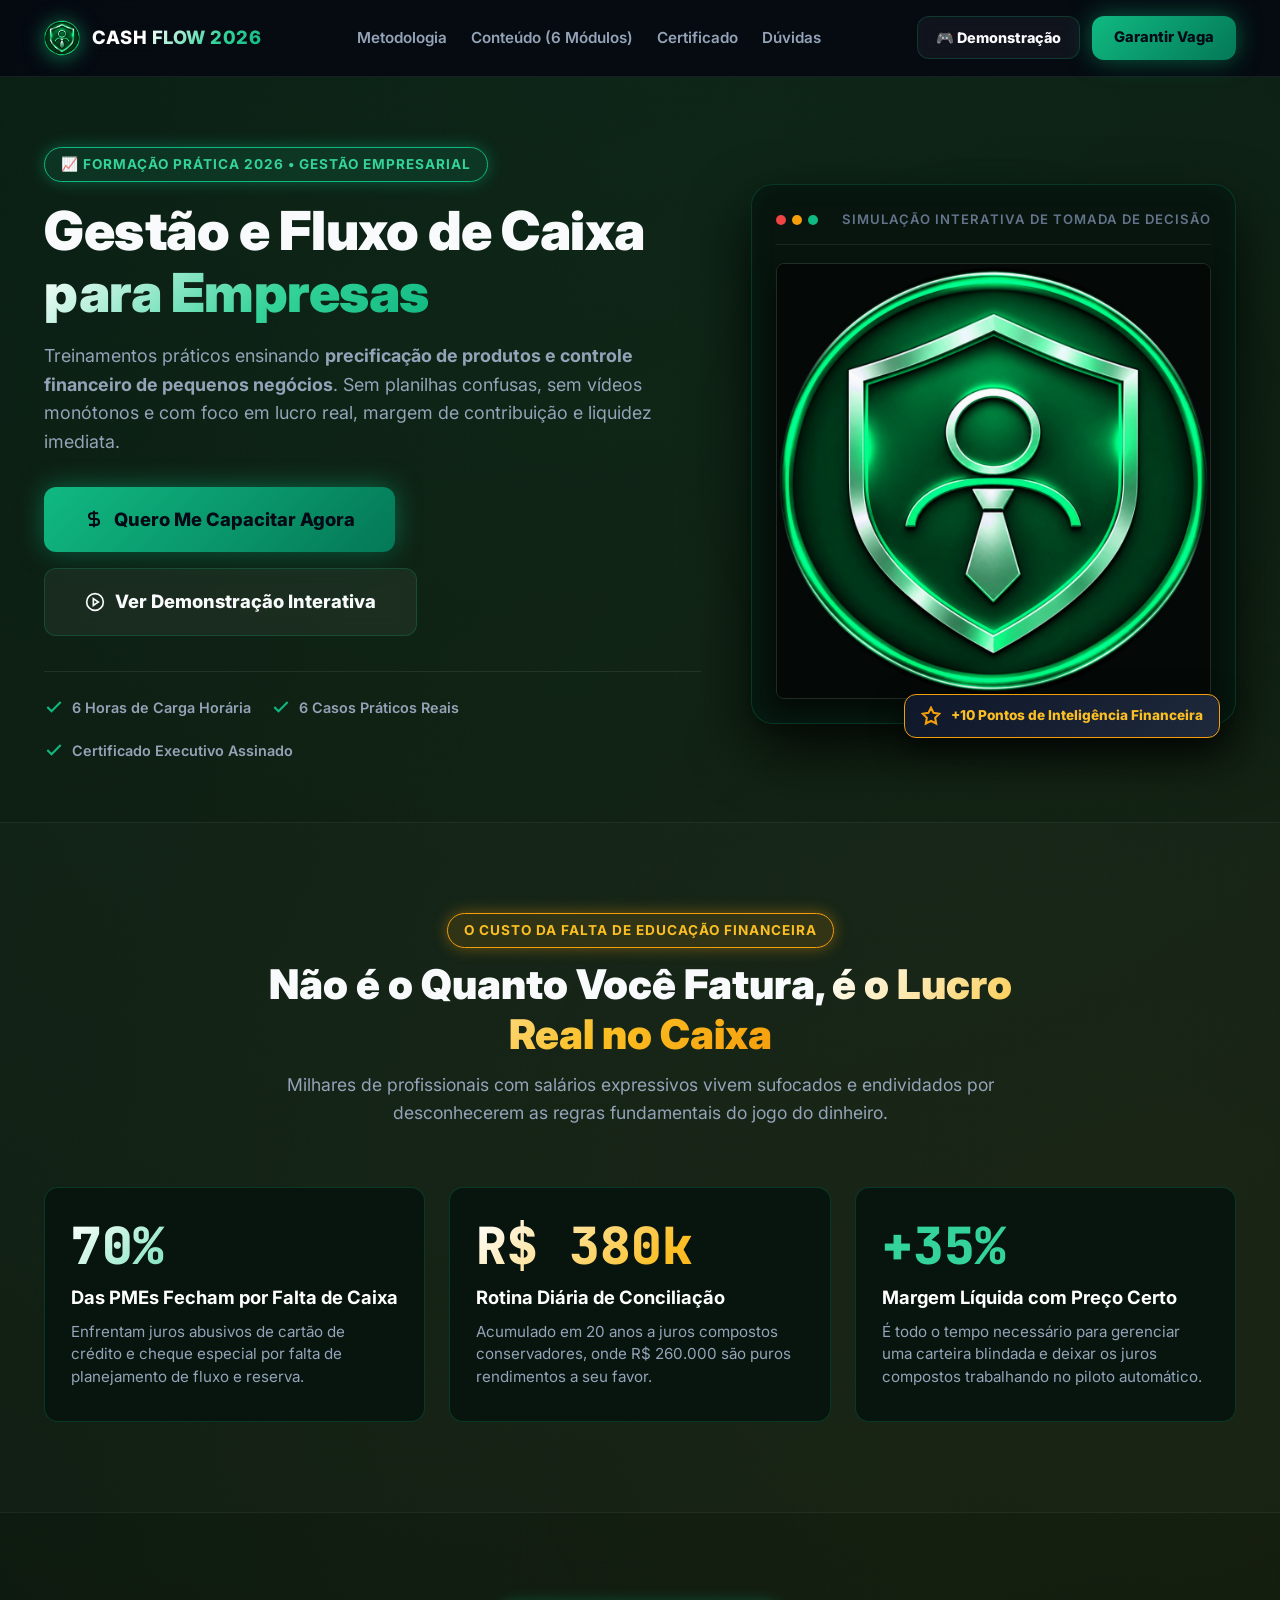
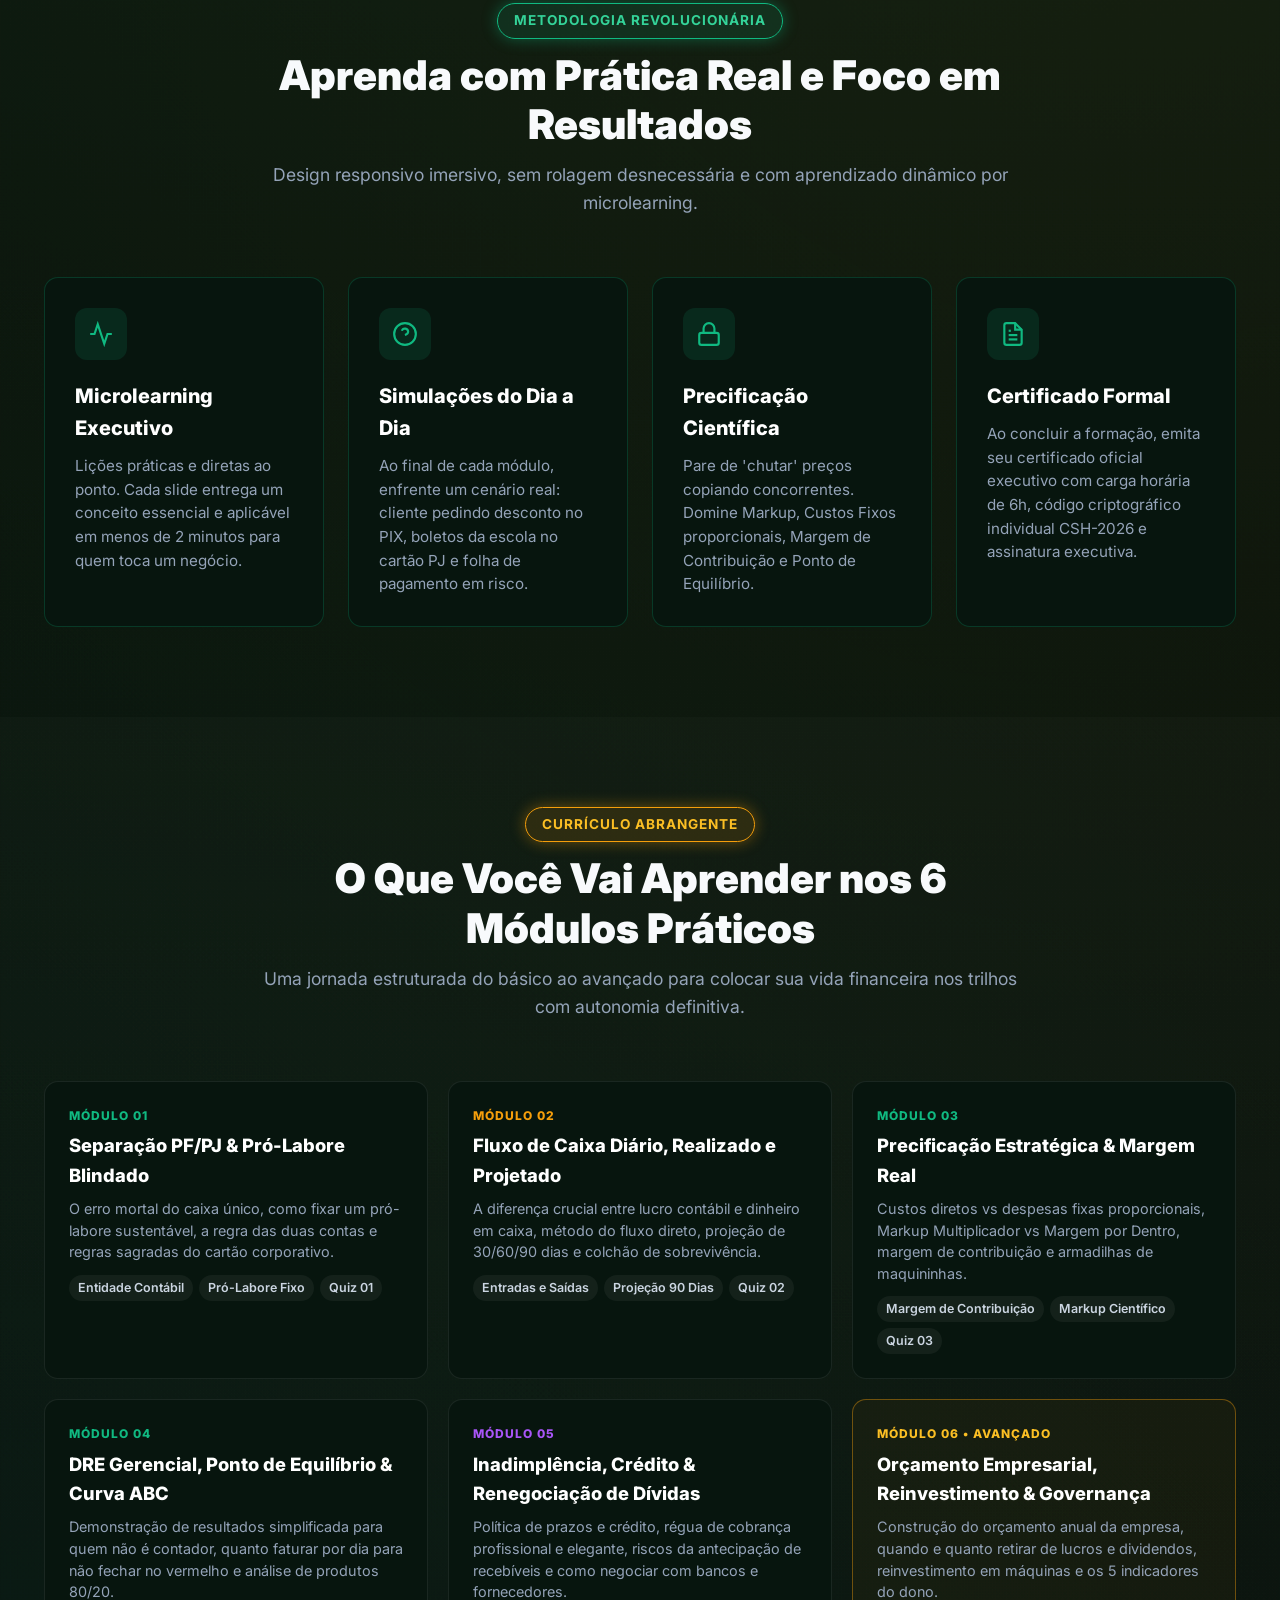
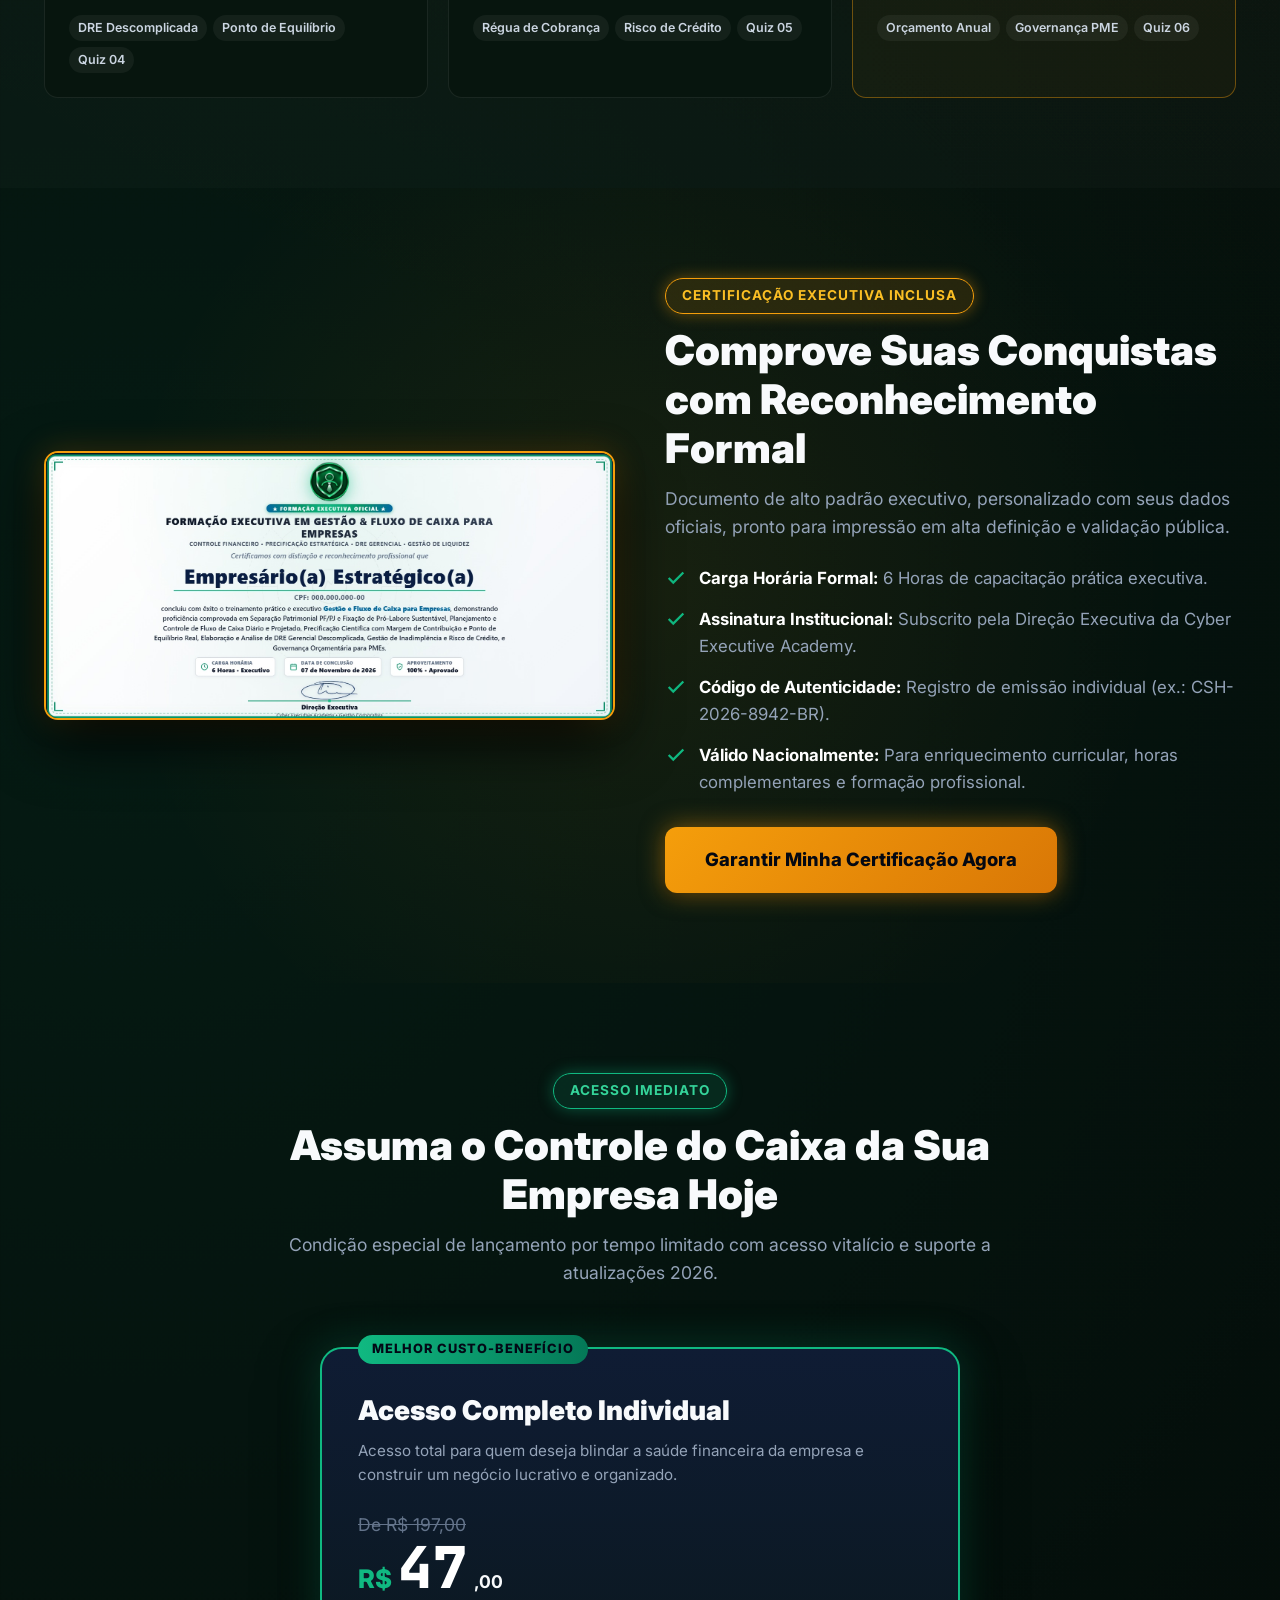
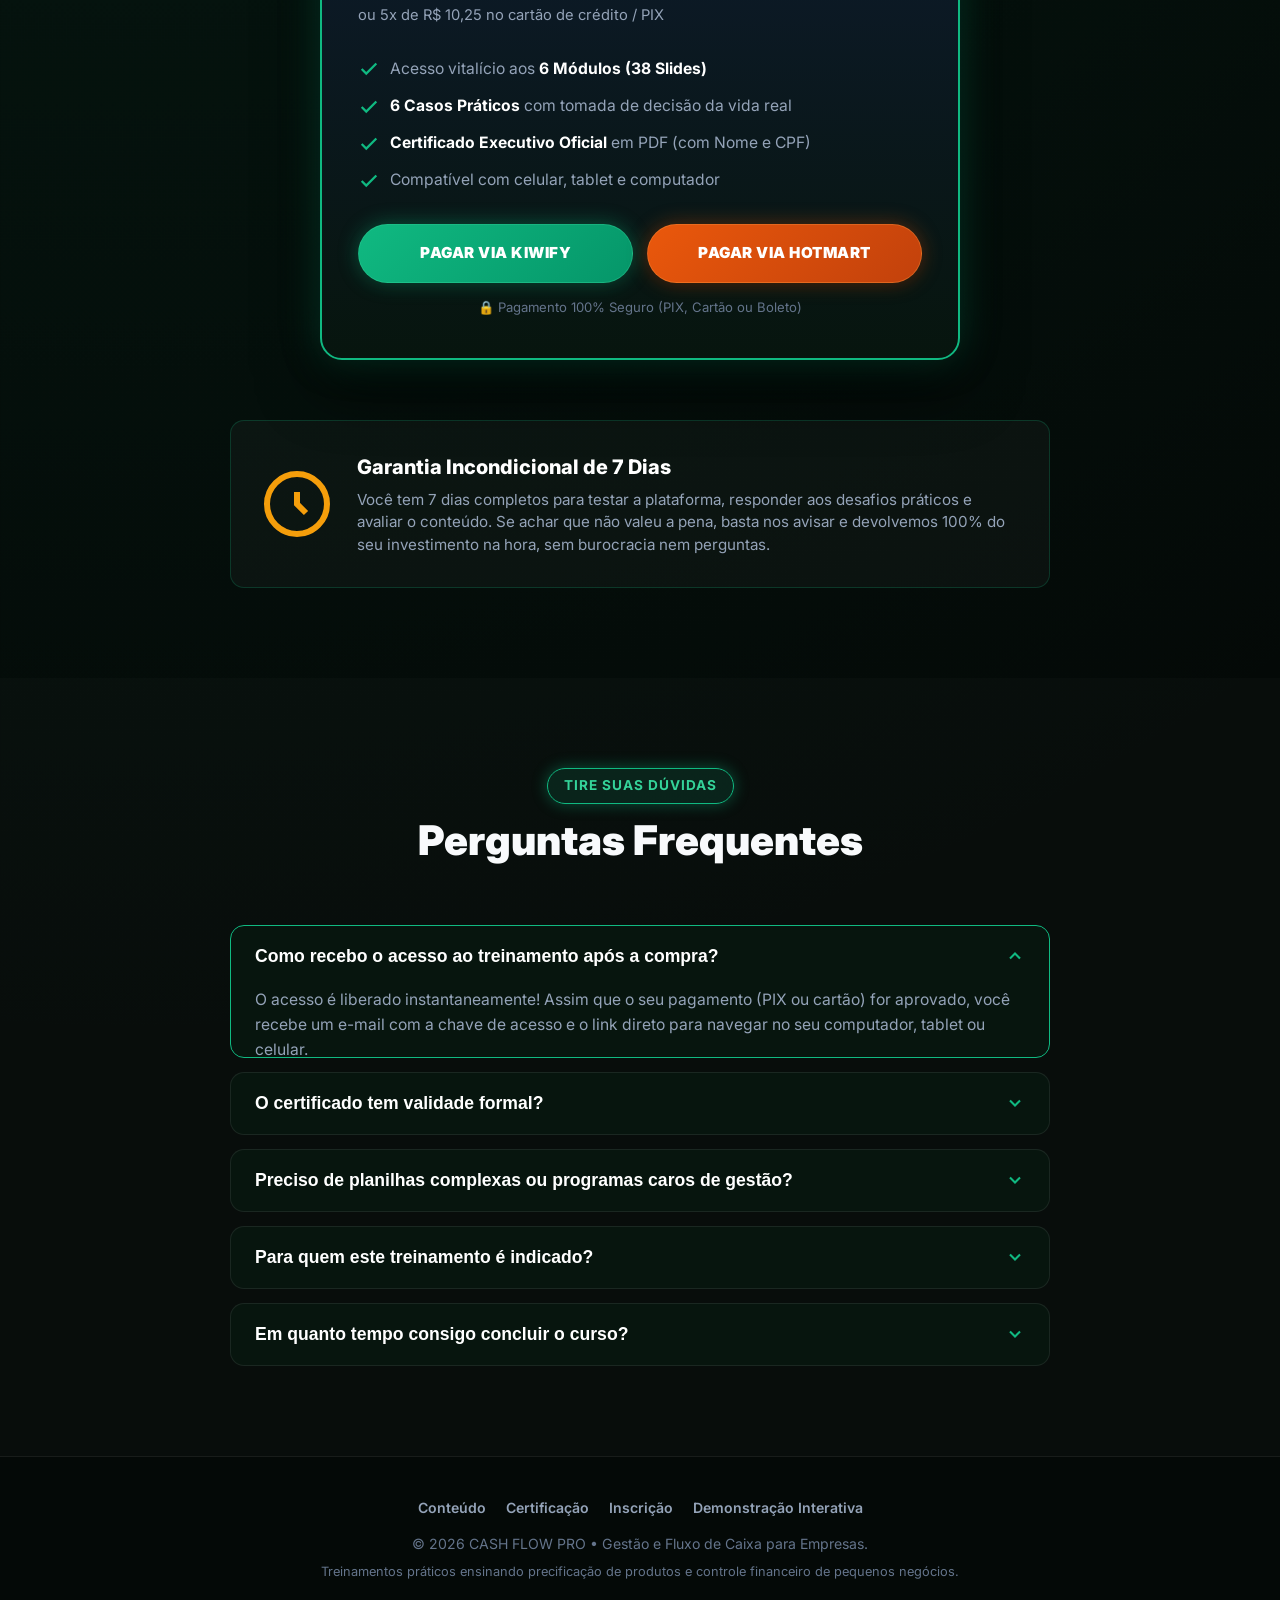
==== commit 772c309b: "fix: libera demonstracao sem cadastro, corrige drawer da trilha de aulas e remove nome real de todas" ====
--- a/landing.html
+++ b/landing.html
@@ -6,7 +6,7 @@
   <title>Gestão e Fluxo de Caixa para Empresas | Formação Executiva Prática 2026</title>
   <meta name="description" content="Gestão e Fluxo de Caixa para Empresas: Treinamentos práticos ensinando precificação de produtos e controle financeiro de pequenos negócios. 6 módulos, 6 desafios reais e Certificado Oficial.">
   <meta name="keywords" content="fluxo de caixa, gestao financeira empresas, precificacao produtos, controle financeiro pme, margem de contribuicao, dre gerencial, capital de giro, pro labore">
-  <meta name="author" content="Claudinei Gonçalves de Lima | Cyber Executive">
+  <meta name="author" content="Cyber Executive">
   <meta name="robots" content="index, follow">
   <meta name="theme-color" content="#040907">
 
@@ -32,7 +32,7 @@
 
   <!-- Twitter Card -->
   <meta name="twitter:card" content="summary_large_image">
-  <meta name="twitter:title" content="Gestão e Fluxo de Caixa para Empresas | Cash Flow Pro 2026">
+  <meta name="twitter:title" content="Como Investir e Gerenciar o Seu Dinheiro | Cash Flow Pro 2026">
   <meta name="twitter:description" content="Domine seu fluxo diário, precifique com margem real, separe de vez o dinheiro pessoal do caixa da empresa e construa um negócio rentável.">
   <meta name="twitter:image" content="https://cyberexecutive.github.io/cash/imagens/anuncio-hotmart-1x1.jpg">
 
@@ -102,7 +102,7 @@
             "name": "O certificado tem validade formal?",
             "acceptedAnswer": {
               "@type": "Answer",
-              "text": "Sim! O certificado é emitido com carga horária de 6 horas, data de conclusão, código criptográfico individual INV-2026 e assinatura executiva formal do CEO Claudinei Gonçalves de Lima, válido para comprovação de horas complementares e enriquecimento curricular."
+              "text": "Sim! O certificado é emitido com carga horária de 6 horas, data de conclusão, código criptográfico individual CASH-2026 e assinatura oficial da Direção Executiva da Cyber Executive Academy, válido para comprovação de horas complementares e enriquecimento curricular."
             }
           },
           {
@@ -224,7 +224,7 @@
               </div>
               <span class="lp-mockup-title">Simulação Interativa de Tomada de Decisão</span>
             </div>
-            <img src="imagens/anuncio-hotmart-1x1.jpg" alt="Simulação de Cenário Real de Gestão e Fluxo de Caixa" class="lp-mockup-preview-img">
+            <img src="imagens/anuncio-hotmart-1x1.jpg" alt="Simulação de Cenário Real de Investimentos" class="lp-mockup-preview-img">
             <div class="lp-mockup-floating-badge">
               <svg width="20" height="20" viewBox="0 0 24 24" fill="none" stroke="#f59e0b" stroke-width="2.5"><polygon points="12 2 15.09 8.26 22 9.27 17 14.14 18.18 21.02 12 17.77 5.82 21.02 7 14.14 2 9.27 8.91 8.26 12 2"/></svg>
               <span>+10 Pontos de Inteligência Financeira</span>
@@ -409,7 +409,7 @@
     <div class="lp-container">
       <div class="lp-cert-grid">
         <div class="lp-cert-preview-wrapper">
-          <img src="imagens/certificado-preview.jpg" alt="Certificado Oficial em Gestão e Fluxo de Caixa para Empresas" class="lp-cert-preview-img">
+          <img src="imagens/certificado-preview.jpg" alt="Certificado Oficial de Formação em Investimentos" class="lp-cert-preview-img">
         </div>
 
         <div class="lp-cert-info">
@@ -426,7 +426,7 @@
             </li>
             <li class="lp-cert-feature-item">
               <svg class="lp-check-icon" viewBox="0 0 24 24" fill="none" stroke="currentColor" stroke-width="2.5"><polyline points="20 6 9 17 4 12"/></svg>
-              <span><strong>Assinatura Institucional:</strong> Subscrito pela Direção Executiva (Claudinei Gonçalves de Lima - CEO).</span>
+              <span><strong>Assinatura Institucional:</strong> Subscrito pela Direção Executiva da Cyber Executive Academy.</span>
             </li>
             <li class="lp-cert-feature-item">
               <svg class="lp-check-icon" viewBox="0 0 24 24" fill="none" stroke="currentColor" stroke-width="2.5"><polyline points="20 6 9 17 4 12"/></svg>
@@ -552,7 +552,7 @@
             <svg class="lp-faq-icon" viewBox="0 0 24 24" fill="none" stroke="currentColor" stroke-width="2.5"><polyline points="6 9 12 15 18 9"/></svg>
           </button>
           <div class="lp-faq-answer">
-            <p>Sim! O certificado é emitido com carga horária de 6 horas, data de conclusão, código criptográfico individual INV-2026 e assinatura executiva formal do CEO Claudinei Gonçalves de Lima, válido para comprovação de horas complementares e enriquecimento curricular.</p>
+            <p>Sim! O certificado é emitido com carga horária de 6 horas, data de conclusão, código criptográfico individual CASH-2026 e assinatura oficial da Direção Executiva da Cyber Executive Academy, válido para comprovação de horas complementares e enriquecimento curricular.</p>
           </div>
         </div>
 
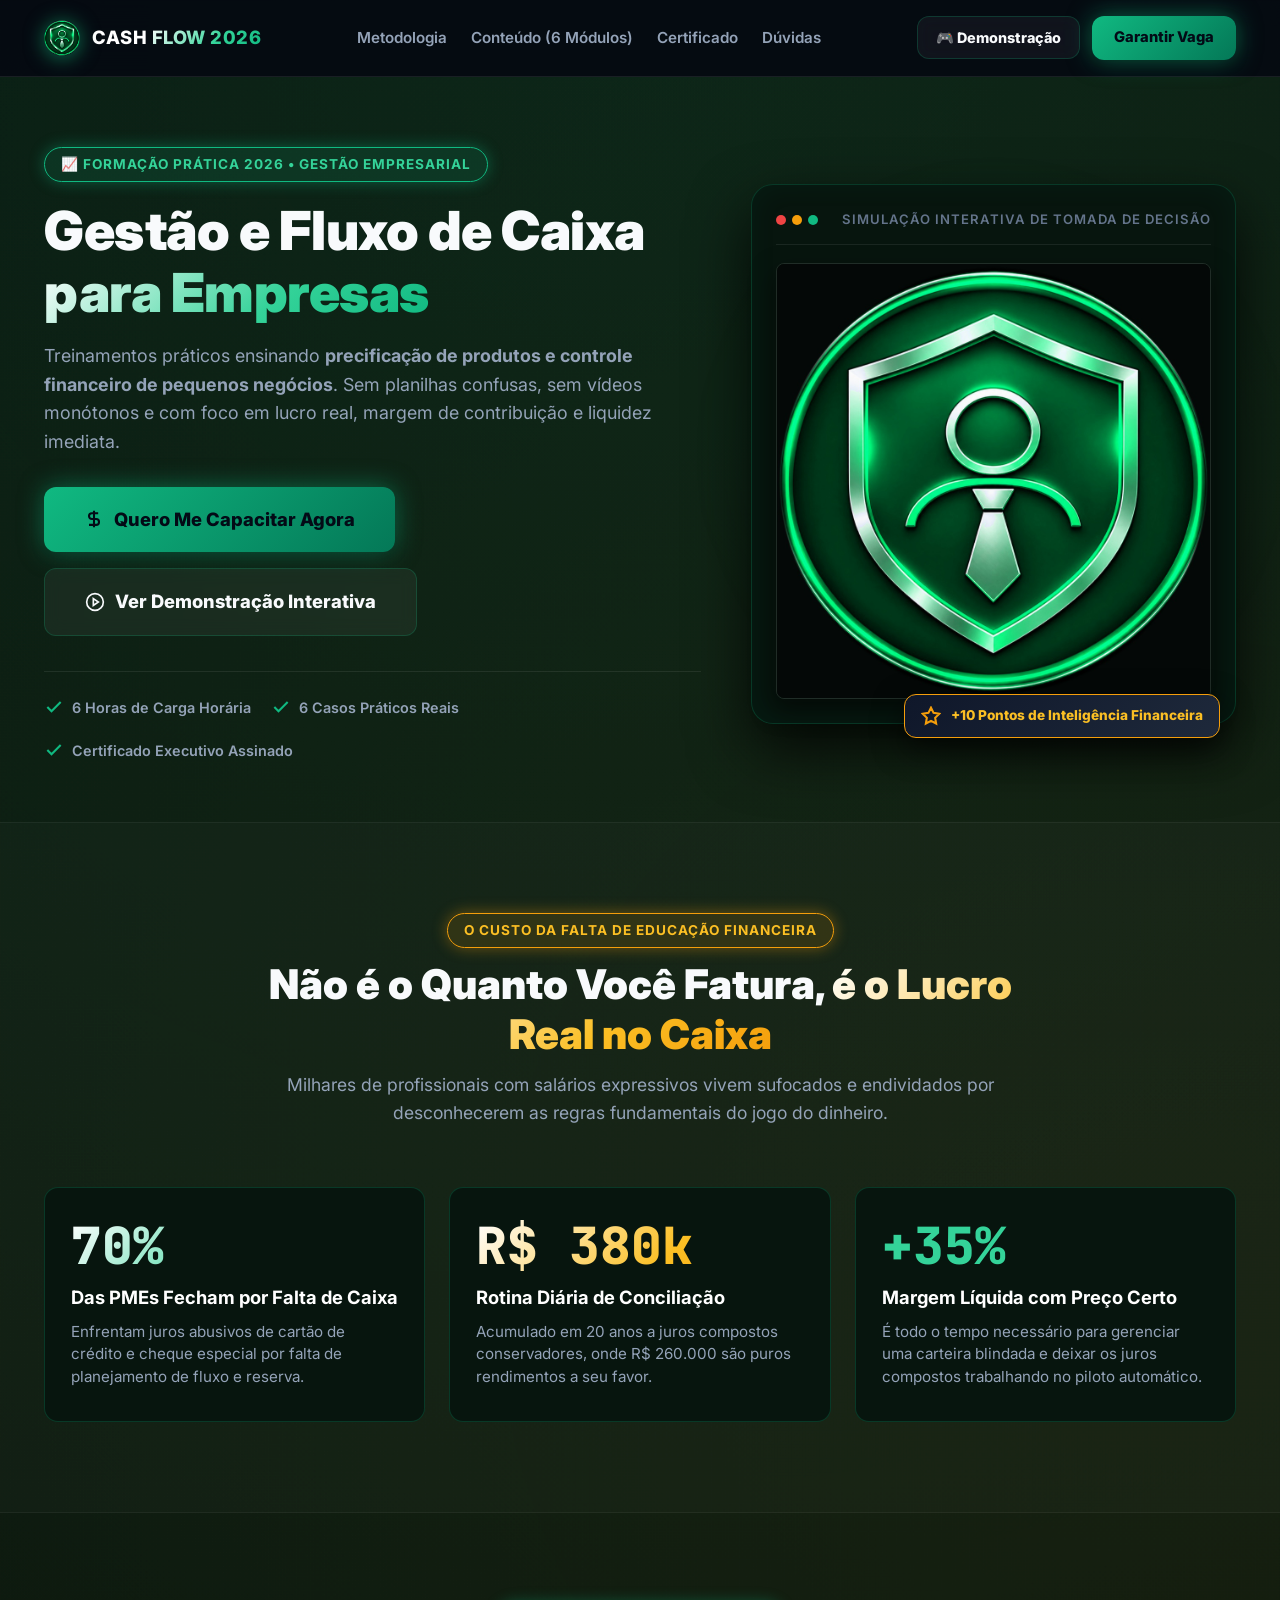
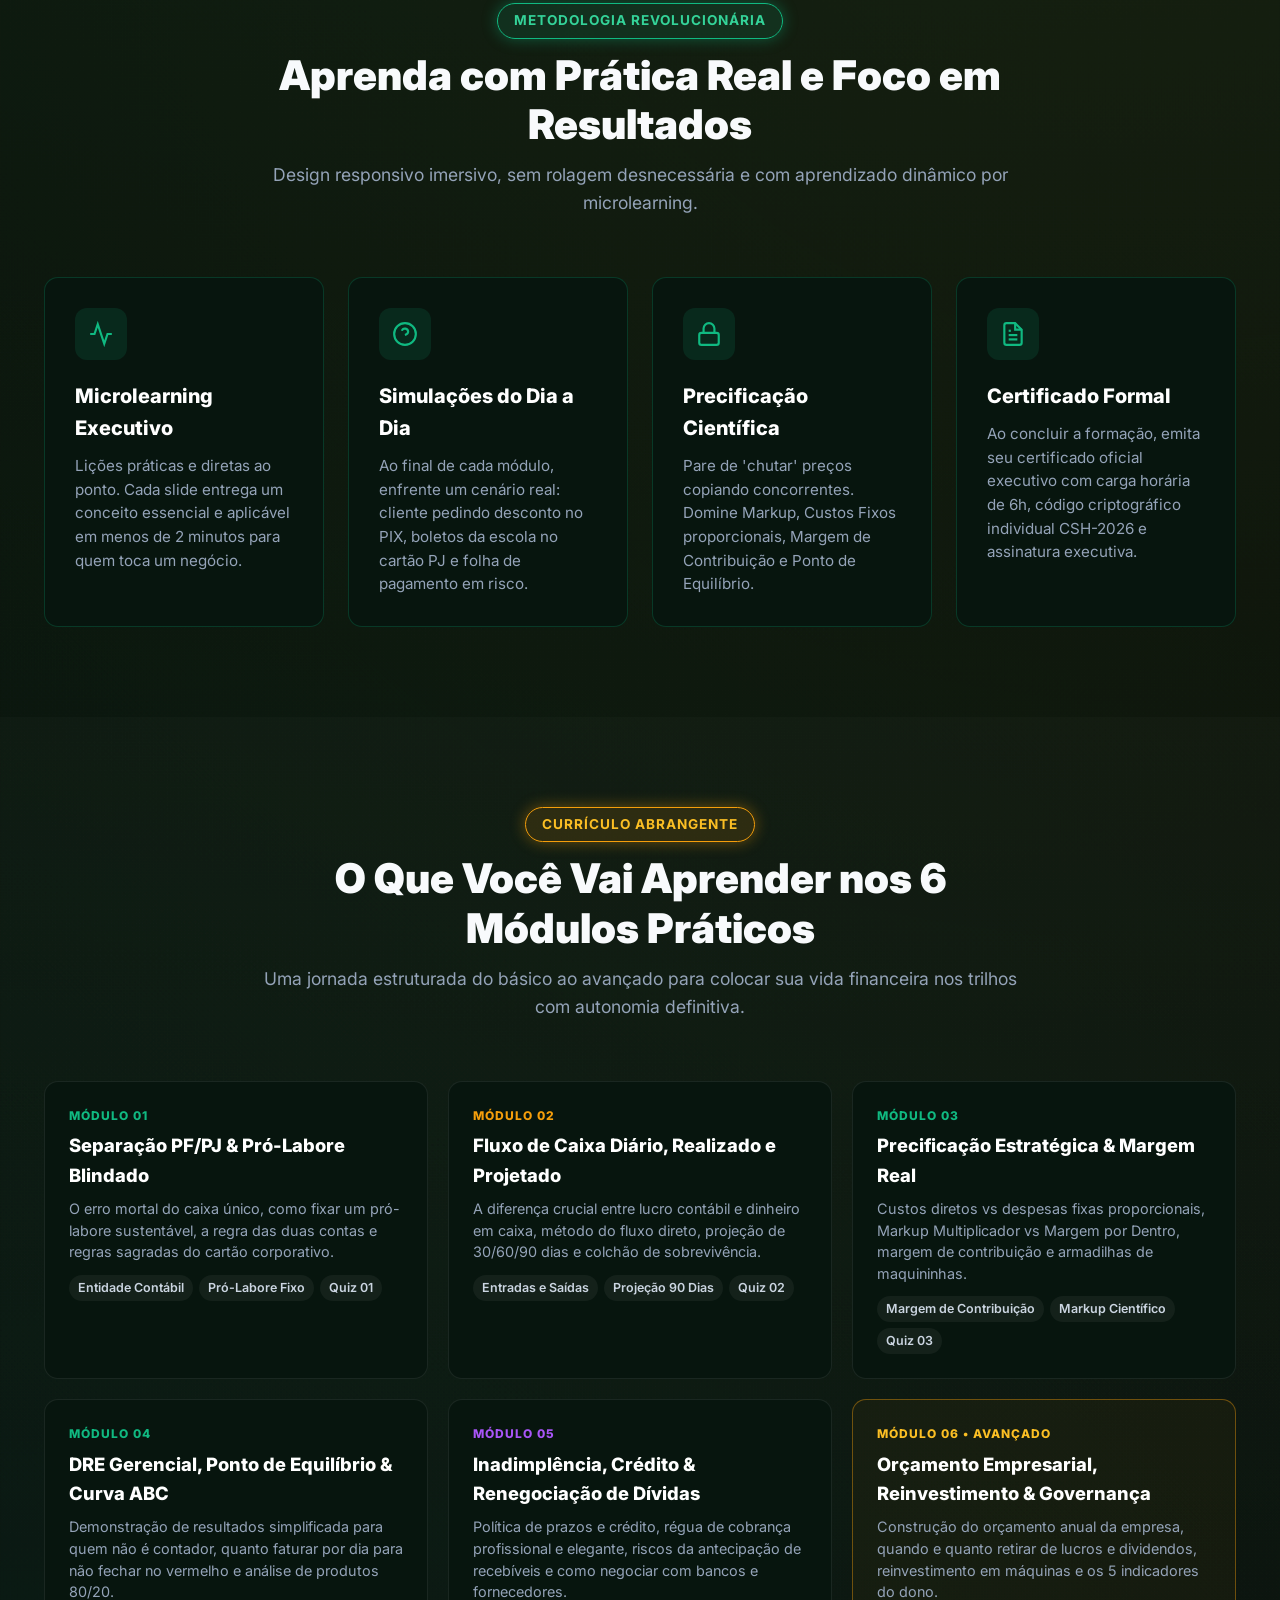
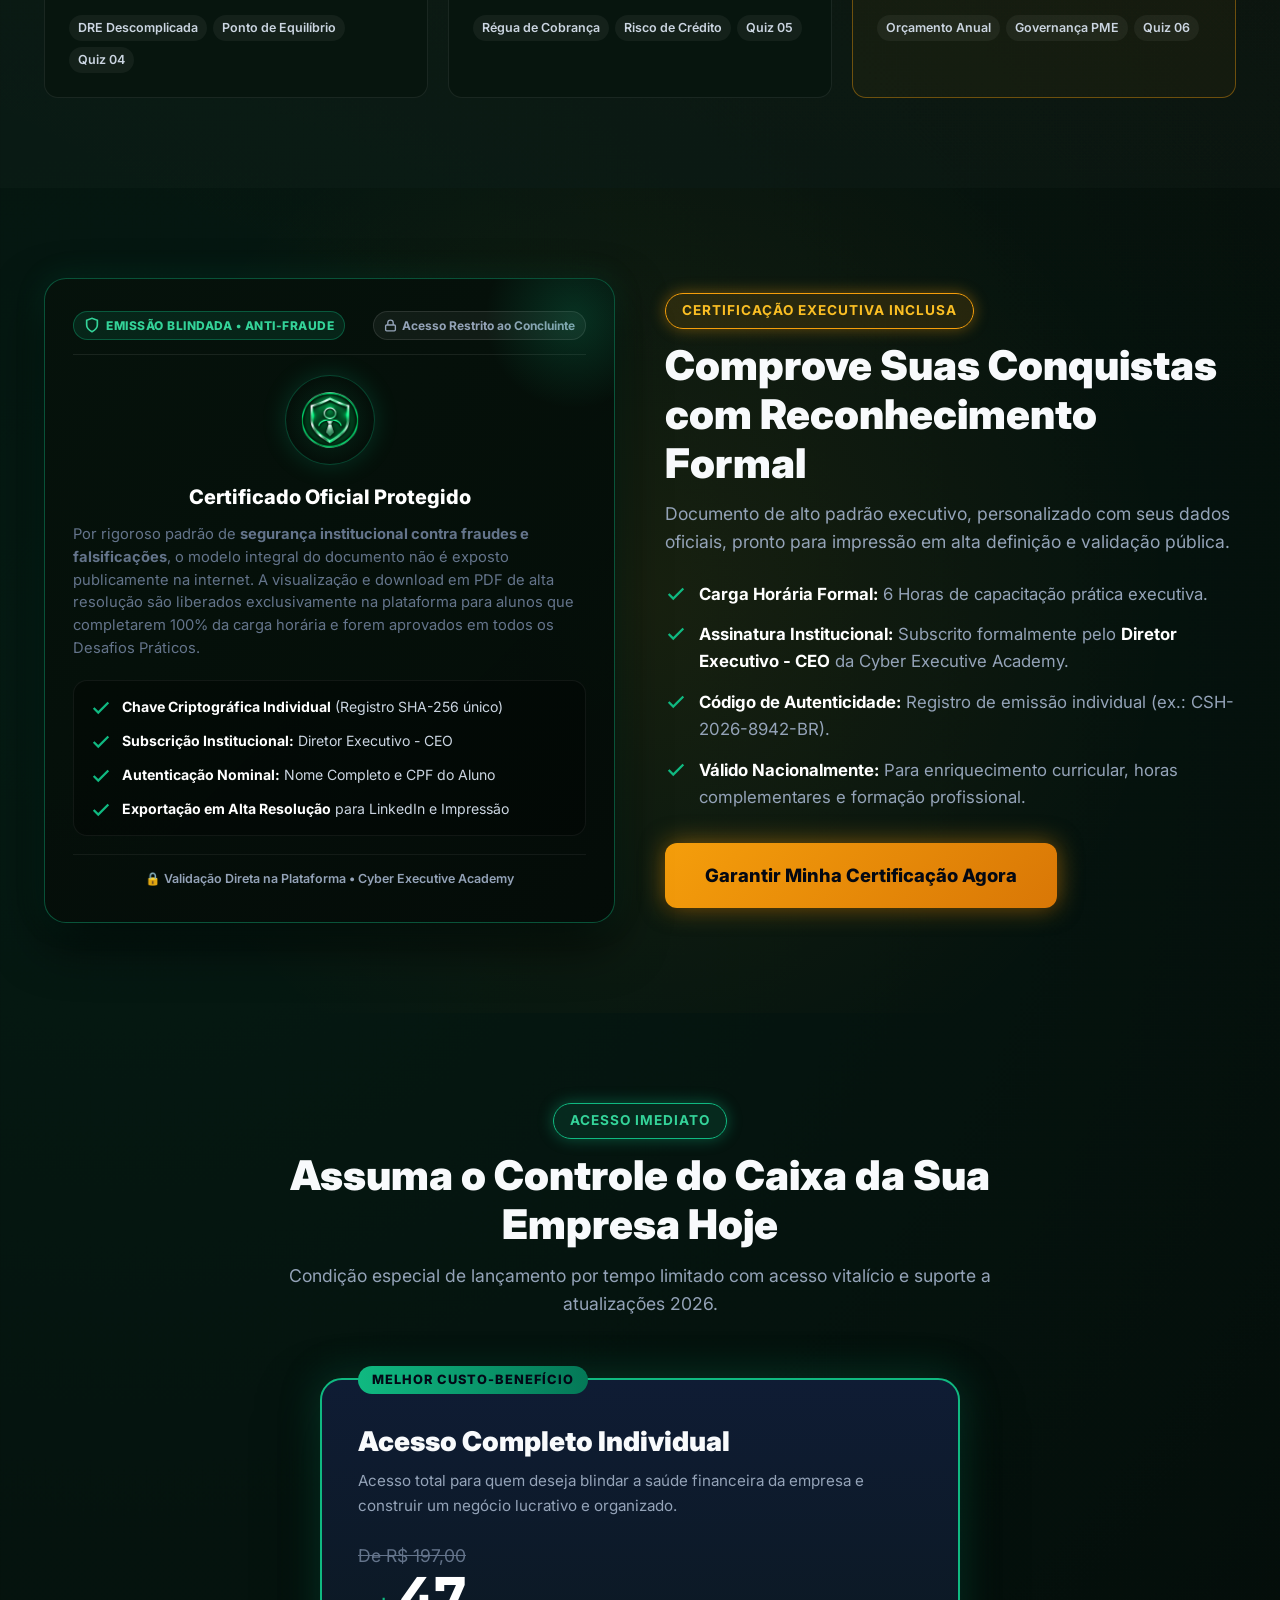
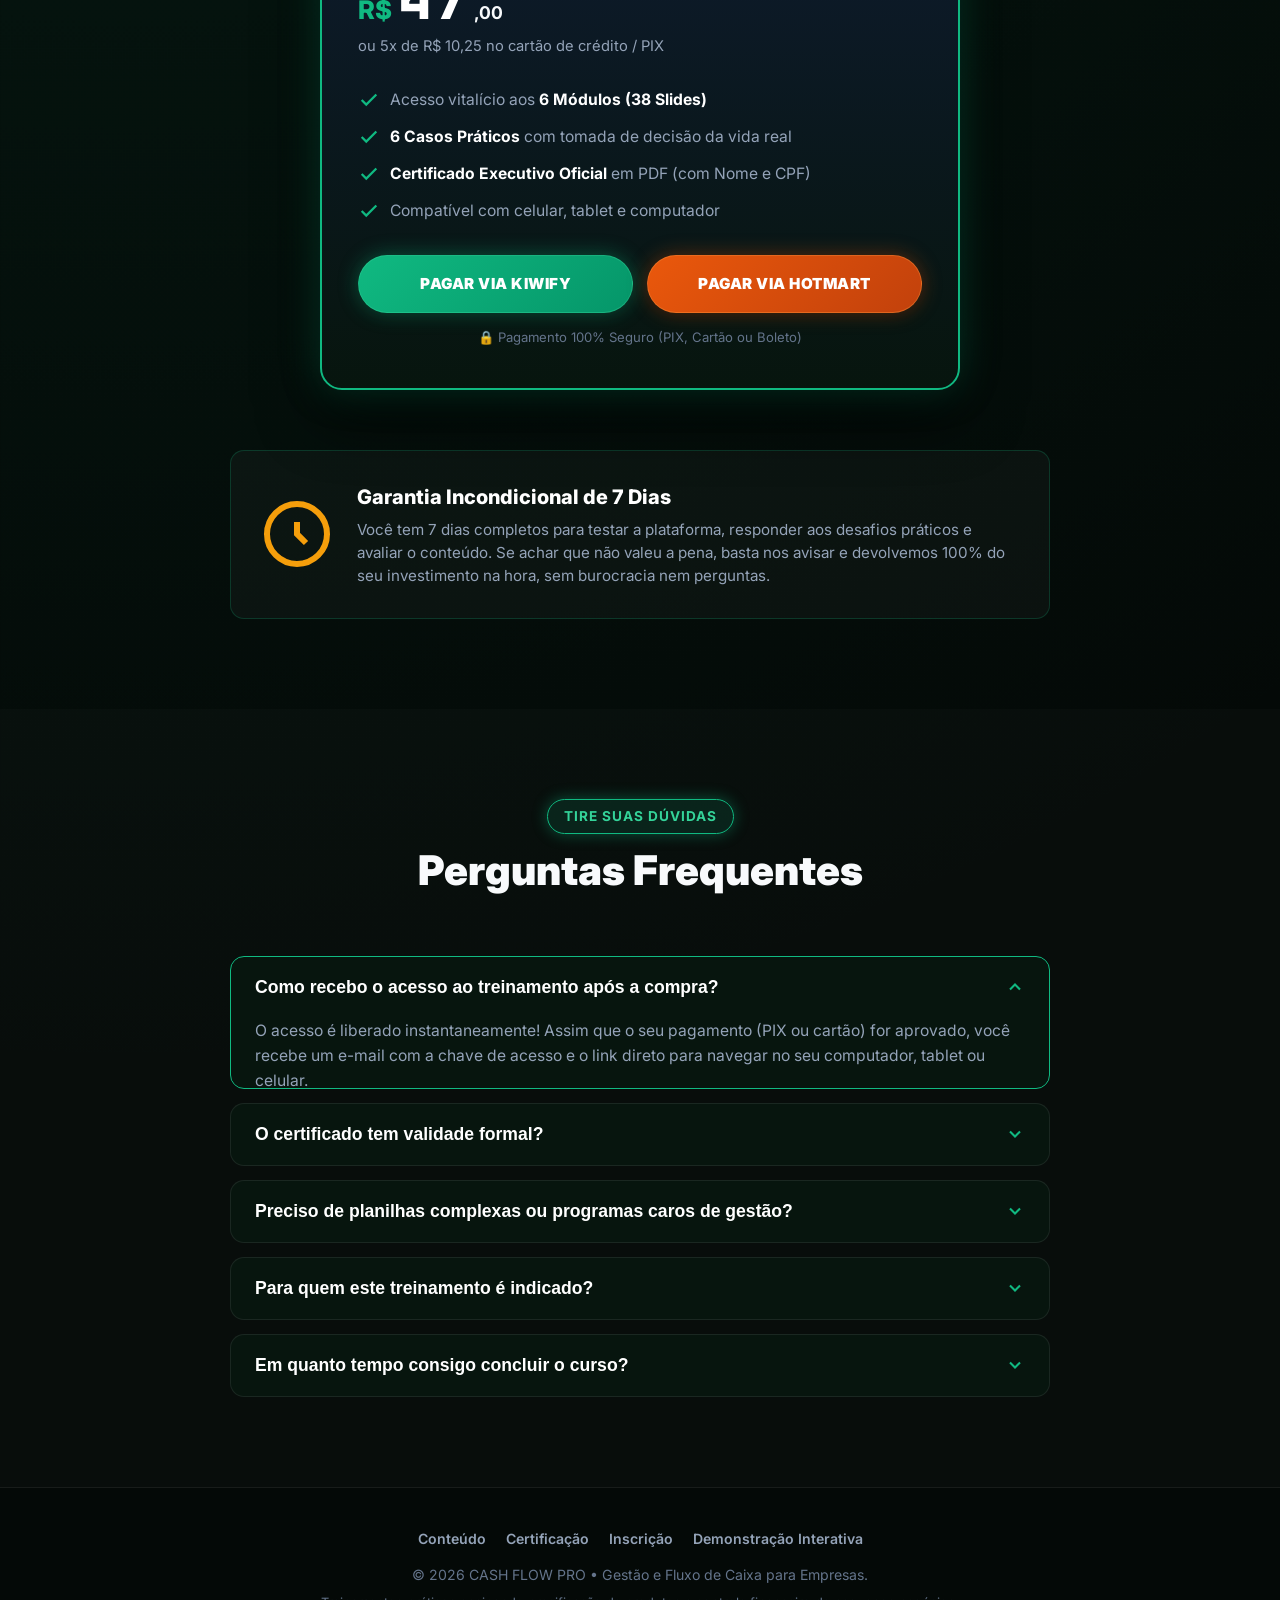
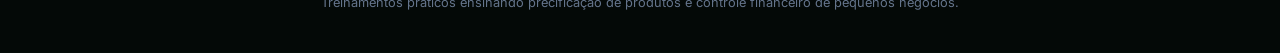
==== commit a82590d8: "security: remove previas do certificado da landing page anti-fraude e padroniza assinatura como Dire" ====
--- a/landing.html
+++ b/landing.html
@@ -408,8 +408,52 @@
   <section class="lp-section lp-cert-section" id="certificado">
     <div class="lp-container">
       <div class="lp-cert-grid">
-        <div class="lp-cert-preview-wrapper">
-          <img src="imagens/certificado-preview.jpg" alt="Certificado Oficial de Formação em Investimentos" class="lp-cert-preview-img">
+<!-- Painel de Proteção e Autenticidade Institucional (Anti-Fraude) -->
+        <div class="lp-cert-shield-card">
+          <div class="lp-cert-shield-glow"></div>
+          <div class="lp-cert-shield-header">
+            <div class="lp-cert-badge-security">
+              <svg width="16" height="16" viewBox="0 0 24 24" fill="none" stroke="currentColor" stroke-width="2.5"><path d="M12 22s8-4 8-10V5l-8-3-8 3v7c0 6 8 10 8 10z"/></svg>
+              <span>EMISSÃO BLINDADA • ANTI-FRAUDE</span>
+            </div>
+            <div class="lp-cert-status-tag">
+              <svg width="13" height="13" viewBox="0 0 24 24" fill="none" stroke="currentColor" stroke-width="2.5"><rect x="3" y="11" width="18" height="11" rx="2" ry="2"/><path d="M7 11V7a5 5 0 0 1 10 0v4"/></svg>
+              <span>Acesso Restrito ao Concluinte</span>
+            </div>
+          </div>
+
+          <div class="lp-cert-shield-body">
+            <div class="lp-cert-crest-halo">
+              <img src="imagens/logo-cyber-executive.png" alt="Brasão Cyber Executive" class="lp-cert-crest-img" width="80" height="80">
+            </div>
+            <h3 class="lp-cert-shield-title">Certificado Oficial Protegido</h3>
+            <p class="lp-cert-shield-desc">
+              Por rigoroso padrão de <strong>segurança institucional contra fraudes e falsificações</strong>, o modelo integral do documento não é exposto publicamente na internet. A visualização e download em PDF de alta resolução são liberados exclusivamente na plataforma para alunos que completarem 100% da carga horária e forem aprovados em todos os Desafios Práticos.
+            </p>
+
+            <div class="lp-cert-protocol-box">
+              <div class="lp-cert-protocol-item">
+                <svg class="lp-check-icon" viewBox="0 0 24 24" fill="none" stroke="currentColor" stroke-width="2.5"><polyline points="20 6 9 17 4 12"/></svg>
+                <span><strong>Chave Criptográfica Individual</strong> (Registro SHA-256 único)</span>
+              </div>
+              <div class="lp-cert-protocol-item">
+                <svg class="lp-check-icon" viewBox="0 0 24 24" fill="none" stroke="currentColor" stroke-width="2.5"><polyline points="20 6 9 17 4 12"/></svg>
+                <span><strong>Subscrição Institucional:</strong> Diretor Executivo - CEO</span>
+              </div>
+              <div class="lp-cert-protocol-item">
+                <svg class="lp-check-icon" viewBox="0 0 24 24" fill="none" stroke="currentColor" stroke-width="2.5"><polyline points="20 6 9 17 4 12"/></svg>
+                <span><strong>Autenticação Nominal:</strong> Nome Completo e CPF do Aluno</span>
+              </div>
+              <div class="lp-cert-protocol-item">
+                <svg class="lp-check-icon" viewBox="0 0 24 24" fill="none" stroke="currentColor" stroke-width="2.5"><polyline points="20 6 9 17 4 12"/></svg>
+                <span><strong>Exportação em Alta Resolução</strong> para LinkedIn e Impressão</span>
+              </div>
+            </div>
+          </div>
+
+          <div class="lp-cert-shield-footer">
+            <span class="lp-cert-secure-stamp">🔒 Validação Direta na Plataforma • Cyber Executive Academy</span>
+          </div>
         </div>
 
         <div class="lp-cert-info">
@@ -426,7 +470,7 @@
             </li>
             <li class="lp-cert-feature-item">
               <svg class="lp-check-icon" viewBox="0 0 24 24" fill="none" stroke="currentColor" stroke-width="2.5"><polyline points="20 6 9 17 4 12"/></svg>
-              <span><strong>Assinatura Institucional:</strong> Subscrito pela Direção Executiva da Cyber Executive Academy.</span>
+              <span><strong>Assinatura Institucional:</strong> Subscrito formalmente pelo <strong>Diretor Executivo - CEO</strong> da Cyber Executive Academy.</span>
             </li>
             <li class="lp-cert-feature-item">
               <svg class="lp-check-icon" viewBox="0 0 24 24" fill="none" stroke="currentColor" stroke-width="2.5"><polyline points="20 6 9 17 4 12"/></svg>
--- a/css/landing.css
+++ b/css/landing.css
@@ -910,4 +910,139 @@
     flex-direction: column;
     text-align: center;
   }
-}+}
+/* Card Anti-Fraude e Proteção de Certificado */
+.lp-cert-shield-card {
+  position: relative;
+  background: linear-gradient(135deg, rgba(6, 18, 12, 0.95) 0%, rgba(4, 12, 8, 0.98) 100%);
+  border: 1px solid rgba(16, 185, 129, 0.4);
+  border-radius: var(--lp-radius-lg);
+  padding: 32px 28px;
+  box-shadow: 0 20px 50px rgba(0, 0, 0, 0.7), 0 0 30px rgba(16, 185, 129, 0.15);
+  display: flex;
+  flex-direction: column;
+  overflow: hidden;
+}
+
+.lp-cert-shield-glow {
+  position: absolute;
+  top: -50px;
+  right: -50px;
+  width: 180px;
+  height: 180px;
+  background: radial-gradient(circle, rgba(16, 185, 129, 0.2) 0%, transparent 70%);
+  border-radius: 50%;
+  pointer-events: none;
+}
+
+.lp-cert-shield-header {
+  display: flex;
+  align-items: center;
+  justify-content: space-between;
+  gap: 12px;
+  flex-wrap: wrap;
+  margin-bottom: 20px;
+  padding-bottom: 14px;
+  border-bottom: 1px solid rgba(255, 255, 255, 0.08);
+}
+
+.lp-cert-badge-security {
+  display: inline-flex;
+  align-items: center;
+  gap: 6px;
+  font-size: 0.75rem;
+  font-weight: 800;
+  letter-spacing: 0.5px;
+  color: #34d399;
+  background: rgba(16, 185, 129, 0.12);
+  border: 1px solid rgba(16, 185, 129, 0.35);
+  padding: 4px 10px;
+  border-radius: 999px;
+}
+
+.lp-cert-status-tag {
+  display: inline-flex;
+  align-items: center;
+  gap: 5px;
+  font-size: 0.75rem;
+  font-weight: 700;
+  color: #94a3b8;
+  background: rgba(255, 255, 255, 0.05);
+  border: 1px solid rgba(255, 255, 255, 0.1);
+  padding: 4px 10px;
+  border-radius: 999px;
+}
+
+.lp-cert-shield-body {
+  text-align: center;
+}
+
+.lp-cert-crest-halo {
+  width: 90px;
+  height: 90px;
+  margin: 0 auto 16px auto;
+  background: radial-gradient(circle, rgba(16, 185, 129, 0.15) 0%, transparent 70%);
+  display: flex;
+  align-items: center;
+  justify-content: center;
+  border-radius: 50%;
+  border: 1px solid rgba(16, 185, 129, 0.3);
+  box-shadow: 0 0 25px rgba(16, 185, 129, 0.2);
+}
+
+.lp-cert-crest-img {
+  width: 58px;
+  height: 58px;
+  object-fit: contain;
+}
+
+.lp-cert-shield-title {
+  font-size: 1.25rem;
+  font-weight: 800;
+  color: #ffffff;
+  margin-bottom: 10px;
+}
+
+.lp-cert-shield-desc {
+  font-size: 0.92rem;
+  color: var(--lp-text-muted);
+  line-height: 1.55;
+  margin-bottom: 20px;
+  text-align: left;
+}
+
+.lp-cert-protocol-box {
+  background: rgba(0, 0, 0, 0.3);
+  border: 1px solid rgba(255, 255, 255, 0.06);
+  border-radius: var(--lp-radius-md);
+  padding: 14px 16px;
+  display: flex;
+  flex-direction: column;
+  gap: 10px;
+  text-align: left;
+  margin-bottom: 18px;
+}
+
+.lp-cert-protocol-item {
+  display: flex;
+  align-items: center;
+  gap: 10px;
+  font-size: 0.88rem;
+  color: #cbd5e1;
+}
+
+.lp-cert-protocol-item strong {
+  color: #ffffff;
+}
+
+.lp-cert-shield-footer {
+  text-align: center;
+  padding-top: 10px;
+  border-top: 1px solid rgba(255, 255, 255, 0.06);
+}
+
+.lp-cert-secure-stamp {
+  font-size: 0.78rem;
+  color: #94a3b8;
+  font-weight: 600;
+}
